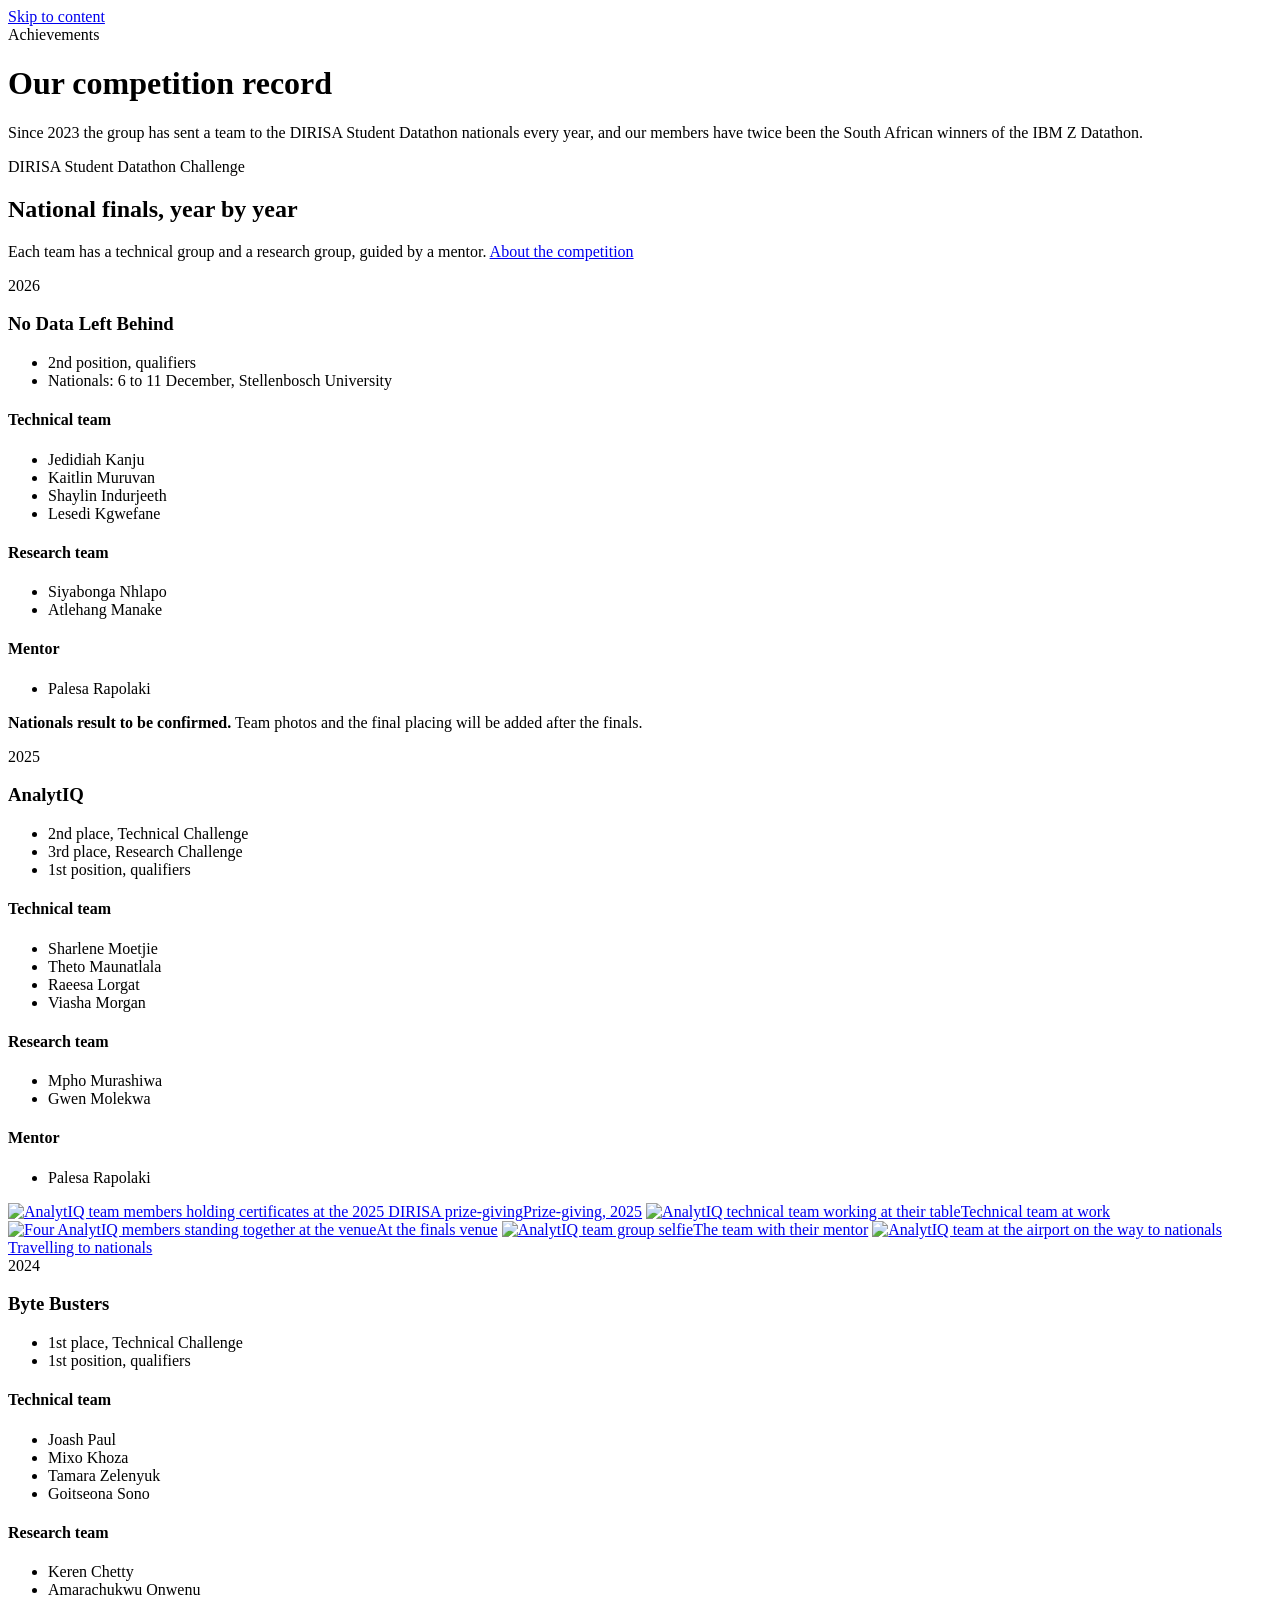
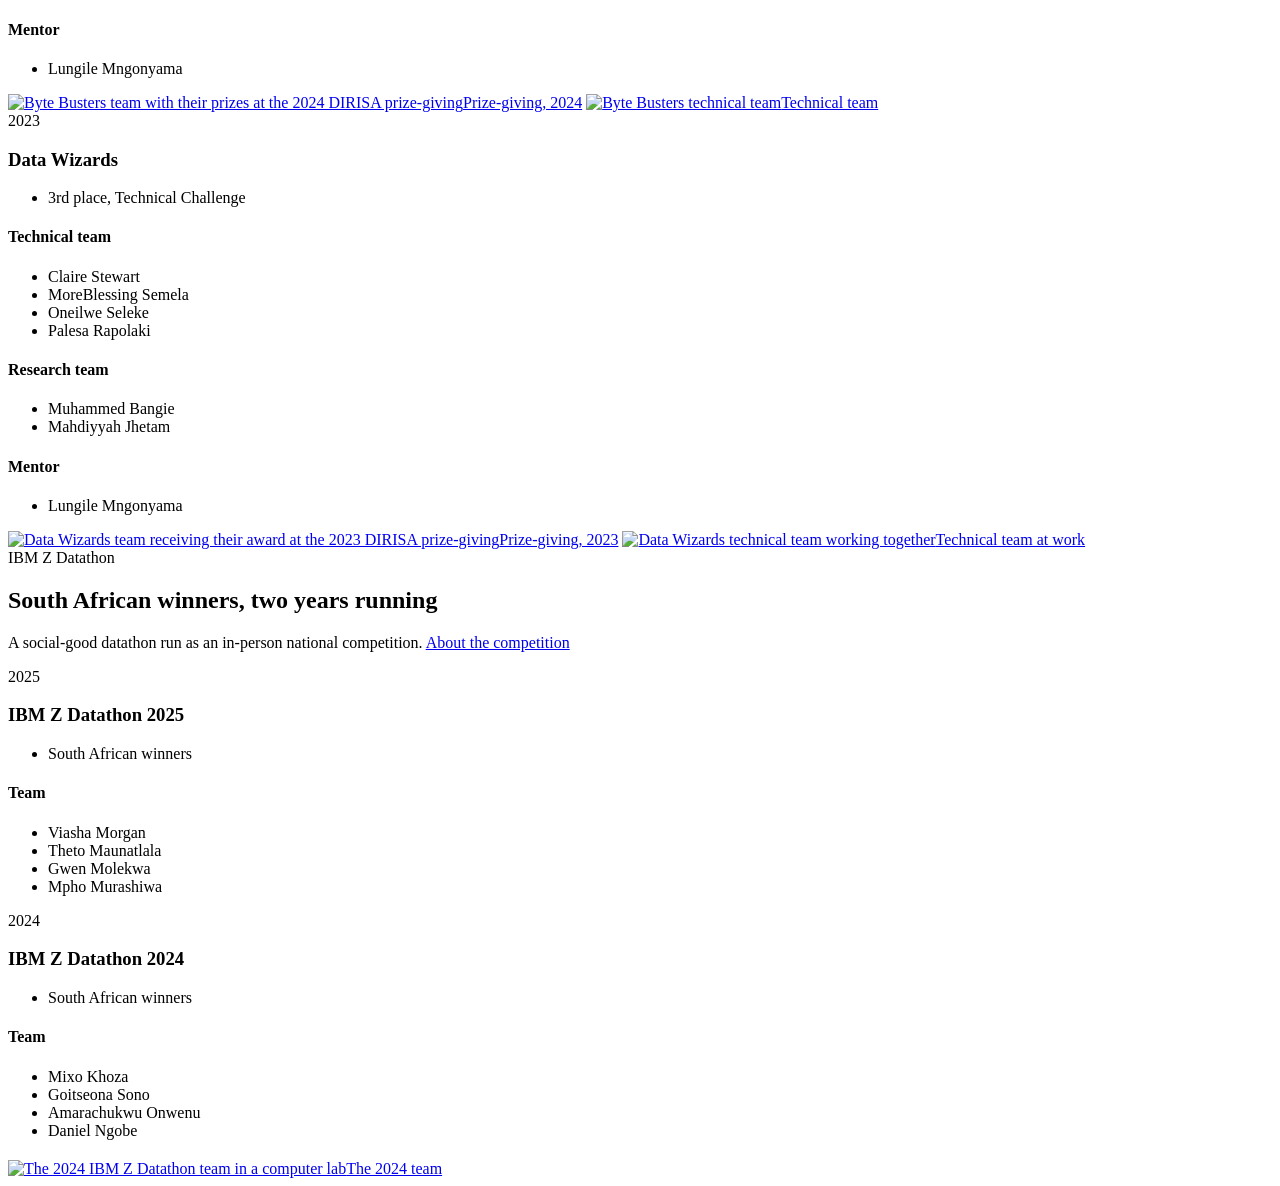
==== achievements.html @ 5ca5055a "Add files via upload" ====
<!DOCTYPE html>
<html lang="en">
<head>
  <meta charset="utf-8">
  <meta name="viewport" content="width=device-width, initial-scale=1">
  <title>Achievements | Data Science Interest Group</title>
  <meta name="description" content="Competition results of the Wits Data Science Interest Group at the DIRISA Student Datathon and the IBM Z Datathon.">
  <link rel="icon" href="assets/img/favicon.png">
  <link rel="stylesheet" href="css/style.css">
</head>
<body>
<a class="skip" href="#main">Skip to content</a>
<header class="site-header" id="site-header"></header>

<main id="main">
  <div class="page-hero">
    <div class="wrap">
      <span class="eyebrow">Achievements</span>
      <h1>Our competition record</h1>
      <p>Since 2023 the group has sent a team to the DIRISA Student Datathon nationals every year, and our members have twice been the South African winners of the IBM Z Datathon.</p>
    </div>
  </div>

  <section>
    <div class="wrap">
      <div class="section-head">
        <span class="eyebrow">DIRISA Student Datathon Challenge</span>
        <h2>National finals, year by year</h2>
        <p>Each team has a technical group and a research group, guided by a mentor. <a href="https://sdc.dirisa.ac.za">About the competition</a></p>
      </div>

      <!-- PHOTOS: each team has a <div class="gallery"> of <a class="tile"> links. To add a photo, copy a tile line and
           change the two file names, the alt text and the caption. Use class "gallery mosaic" when a team has five photos
           (one large and four small), otherwise "gallery pair" or "gallery trio". Clicking a photo opens it full size. -->

      <!-- 2026 -->
      <article class="result">
        <div class="result-top">
          <div>
            <span class="year">2026</span>
            <h3>No Data Left Behind</h3>
            <ul class="badges"><li class="second">2nd position, qualifiers</li><li class="pending">Nationals: 6 to 11 December, Stellenbosch University</li></ul>
          </div>
          <div class="roster">
            <div><h4>Technical team</h4><ul><li>Jedidiah Kanju</li><li>Kaitlin Muruvan</li><li>Shaylin Indurjeeth</li><li>Lesedi Kgwefane</li></ul></div>
            <div><h4>Research team</h4><ul><li>Siyabonga Nhlapo</li><li>Atlehang Manake</li></ul></div>
            <div><h4>Mentor</h4><ul><li>Palesa Rapolaki</li></ul></div>
          </div>
        </div>
        <!-- Replace this note with a <div class="gallery pair"> of photos after the finals -->
        <p class="gallery-note"><strong>Nationals result to be confirmed.</strong> Team photos and the final placing will be added after the finals.</p>
      </article>

      <!-- 2025 -->
      <article class="result">
        <div class="result-top">
          <div>
            <span class="year">2025</span>
            <h3>AnalytIQ</h3>
            <ul class="badges"><li class="second">2nd place, Technical Challenge</li><li class="third">3rd place, Research Challenge</li><li class="first">1st position, qualifiers</li></ul>
          </div>
          <div class="roster">
            <div><h4>Technical team</h4><ul><li>Sharlene Moetjie</li><li>Theto Maunatlala</li><li>Raeesa Lorgat</li><li>Viasha Morgan</li></ul></div>
            <div><h4>Research team</h4><ul><li>Mpho Murashiwa</li><li>Gwen Molekwa</li></ul></div>
            <div><h4>Mentor</h4><ul><li>Palesa Rapolaki</li></ul></div>
          </div>
        </div>
        <div class="gallery mosaic">
          <a class="tile lead" href="assets/img/dirisa-2025-podium.jpg"><img src="assets/img/dirisa-2025-podium.jpg" alt="AnalytIQ team members holding certificates at the 2025 DIRISA prize-giving" loading="lazy"><span class="cap">Prize-giving, 2025</span></a>
          <a class="tile low" href="assets/img/analytiq-team.jpg"><img src="assets/img/analytiq-team.jpg" alt="AnalytIQ technical team working at their table" loading="lazy"><span class="cap">Technical team at work</span></a>
          <a class="tile" href="assets/img/analytiq-2025-a.jpg"><img src="assets/img/analytiq-2025-a.jpg" alt="Four AnalytIQ members standing together at the venue" loading="lazy"><span class="cap">At the finals venue</span></a>
          <a class="tile" href="assets/img/analytiq-2025-b.jpg"><img src="assets/img/analytiq-2025-b.jpg" alt="AnalytIQ team group selfie" loading="lazy"><span class="cap">The team with their mentor</span></a>
          <a class="tile" href="assets/img/analytiq-2025-c.jpg"><img src="assets/img/analytiq-2025-c.jpg" alt="AnalytIQ team at the airport on the way to nationals" loading="lazy"><span class="cap">Travelling to nationals</span></a>
        </div>
      </article>

      <!-- 2024 -->
      <article class="result">
        <div class="result-top">
          <div>
            <span class="year">2024</span>
            <h3>Byte Busters</h3>
            <ul class="badges"><li class="first">1st place, Technical Challenge</li><li class="first">1st position, qualifiers</li></ul>
          </div>
          <div class="roster">
            <div><h4>Technical team</h4><ul><li>Joash Paul</li><li>Mixo Khoza</li><li>Tamara Zelenyuk</li><li>Goitseona Sono</li></ul></div>
            <div><h4>Research team</h4><ul><li>Keren Chetty</li><li>Amarachukwu Onwenu</li></ul></div>
            <div><h4>Mentor</h4><ul><li>Lungile Mngonyama</li></ul></div>
          </div>
        </div>
        <div class="gallery pair">
          <a class="tile" href="assets/img/dirisa-2024-podium.jpg"><img src="assets/img/dirisa-2024-podium.jpg" alt="Byte Busters team with their prizes at the 2024 DIRISA prize-giving" loading="lazy"><span class="cap">Prize-giving, 2024</span></a>
          <a class="tile top" href="assets/img/byte-busters-team.jpg"><img src="assets/img/byte-busters-team.jpg" alt="Byte Busters technical team" loading="lazy"><span class="cap">Technical team</span></a>
        </div>
      </article>

      <!-- 2023 -->
      <article class="result">
        <div class="result-top">
          <div>
            <span class="year">2023</span>
            <h3>Data Wizards</h3>
            <ul class="badges"><li class="third">3rd place, Technical Challenge</li></ul>
          </div>
          <div class="roster">
            <div><h4>Technical team</h4><ul><li>Claire Stewart</li><li>MoreBlessing Semela</li><li>Oneilwe Seleke</li><li>Palesa Rapolaki</li></ul></div>
            <div><h4>Research team</h4><ul><li>Muhammed Bangie</li><li>Mahdiyyah Jhetam</li></ul></div>
            <div><h4>Mentor</h4><ul><li>Lungile Mngonyama</li></ul></div>
          </div>
        </div>
        <div class="gallery pair">
          <a class="tile" href="assets/img/dirisa-2023-podium.jpg"><img src="assets/img/dirisa-2023-podium.jpg" alt="Data Wizards team receiving their award at the 2023 DIRISA prize-giving" loading="lazy"><span class="cap">Prize-giving, 2023</span></a>
          <a class="tile" href="assets/img/data-wizards-team.jpg"><img src="assets/img/data-wizards-team.jpg" alt="Data Wizards technical team working together" loading="lazy"><span class="cap">Technical team at work</span></a>
        </div>
      </article>

    </div>
  </section>

  <section class="alt">
    <div class="wrap">
      <div class="section-head">
        <span class="eyebrow">IBM Z Datathon</span>
        <h2>South African winners, two years running</h2>
        <p>A social-good datathon run as an in-person national competition. <a href="https://www.starhacks.org/ibm-z-datathon-2025">About the competition</a></p>
      </div>
      <div class="grid c2">
        <div class="card">
          <span class="year eyebrow">2025</span>
          <h3>IBM Z Datathon 2025</h3>
          <ul class="badges"><li class="first">South African winners</li></ul>
          <div class="roster" style="grid-template-columns: 1fr;">
            <div><h4>Team</h4><ul><li>Viasha Morgan</li><li>Theto Maunatlala</li><li>Gwen Molekwa</li><li>Mpho Murashiwa</li></ul></div>
          </div>
        </div>
        <div class="card">
          <span class="year eyebrow">2024</span>
          <h3>IBM Z Datathon 2024</h3>
          <ul class="badges"><li class="first">South African winners</li></ul>
          <div class="roster" style="grid-template-columns: 1fr; margin-bottom: 1.25rem;">
            <div><h4>Team</h4><ul><li>Mixo Khoza</li><li>Goitseona Sono</li><li>Amarachukwu Onwenu</li><li>Daniel Ngobe</li></ul></div>
          </div>
          <div class="gallery single">
          <a class="tile" href="assets/img/ibmz-2024.jpg"><img src="assets/img/ibmz-2024.jpg" alt="The 2024 IBM Z Datathon team in a computer lab" loading="lazy"><span class="cap">The 2024 team</span></a>
          </div>
        </div>
      </div>
    </div>
  </section>
</main>

<footer class="site-footer" id="site-footer"></footer>
<script src="js/main.js"></script>
</body>
</html>
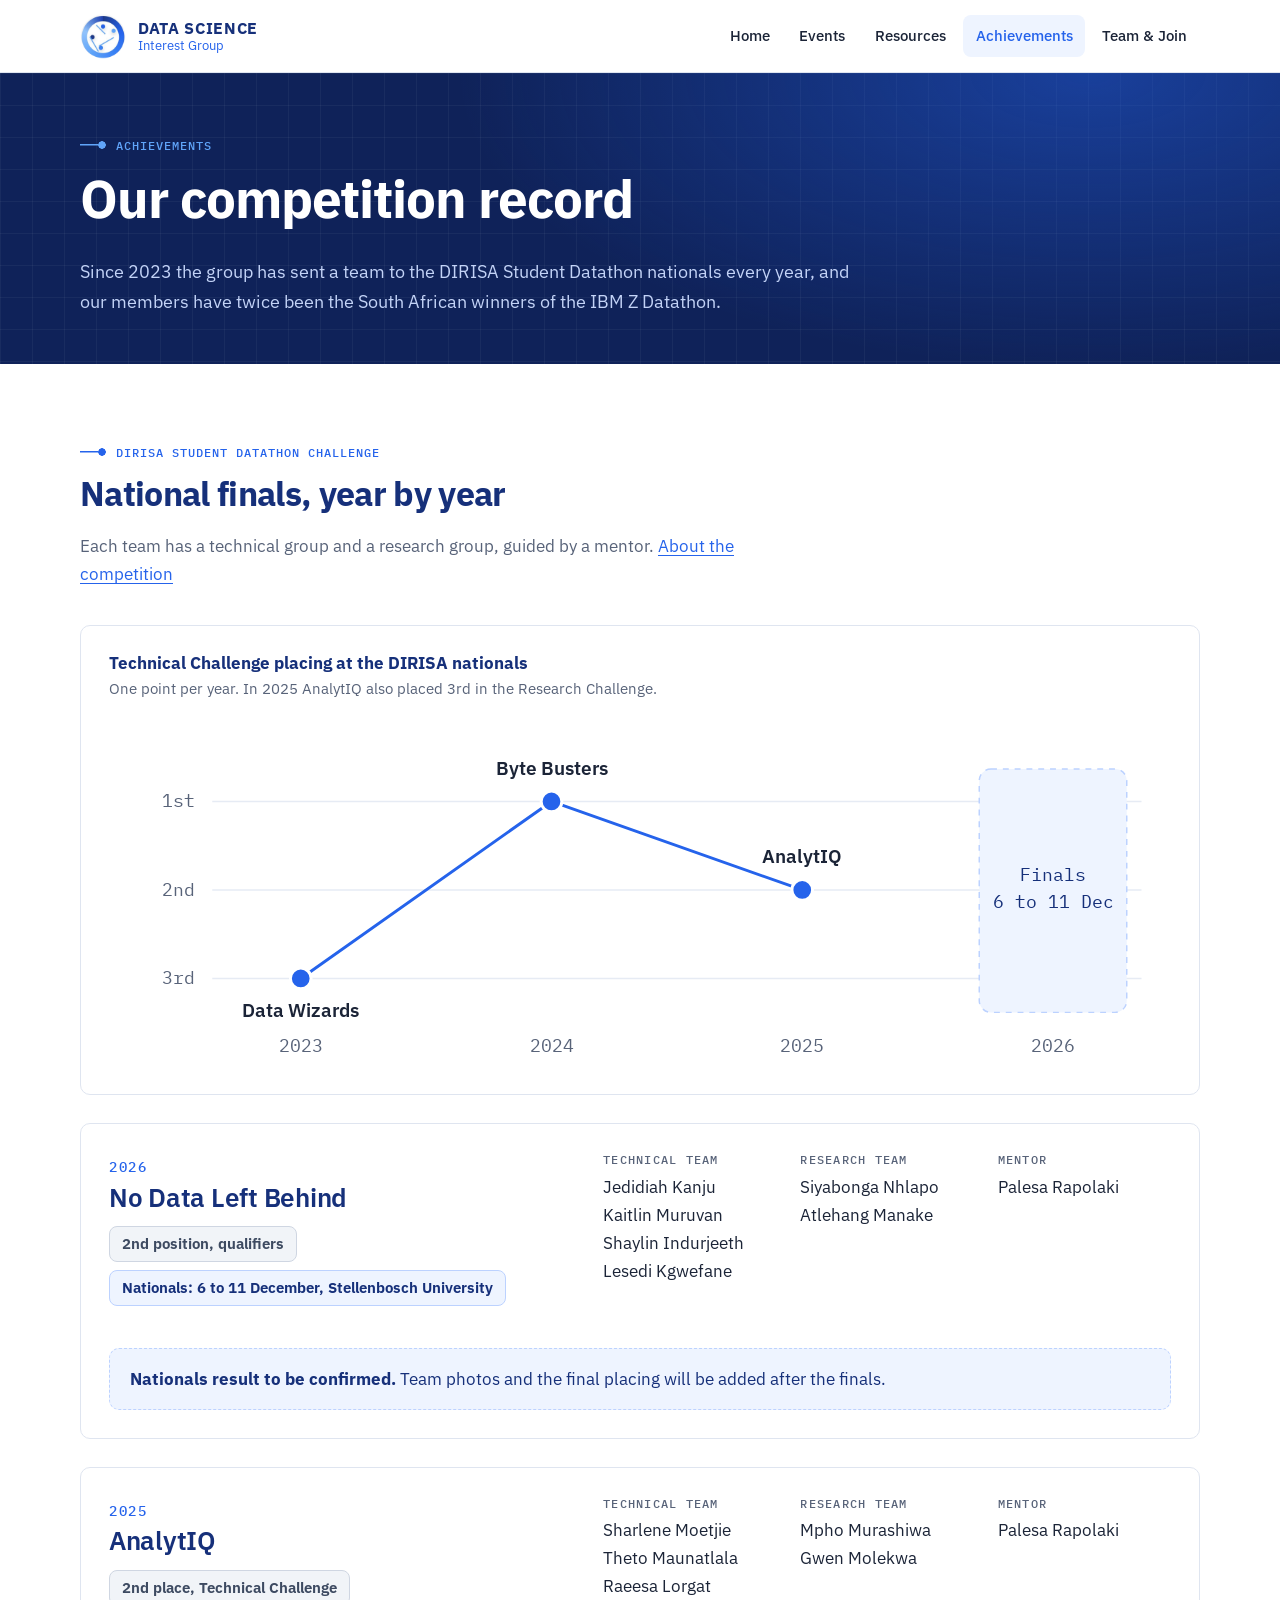
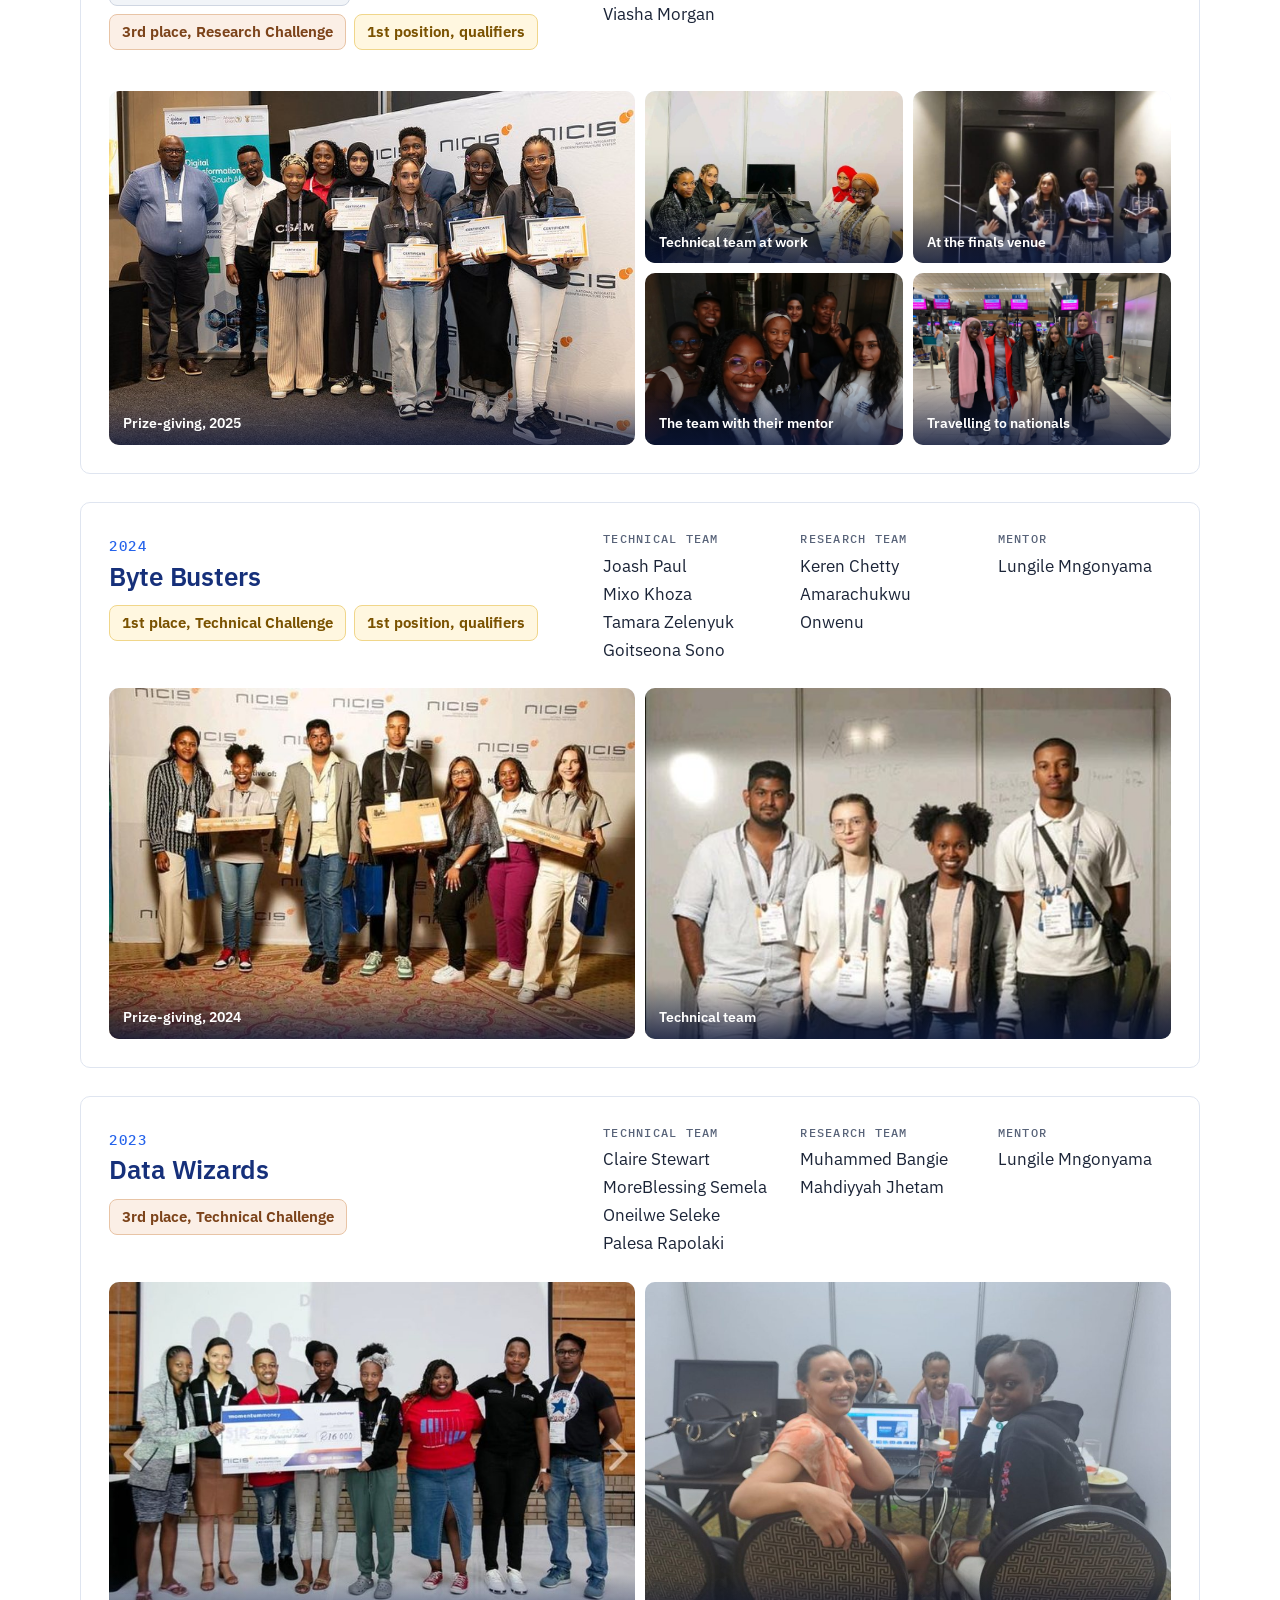
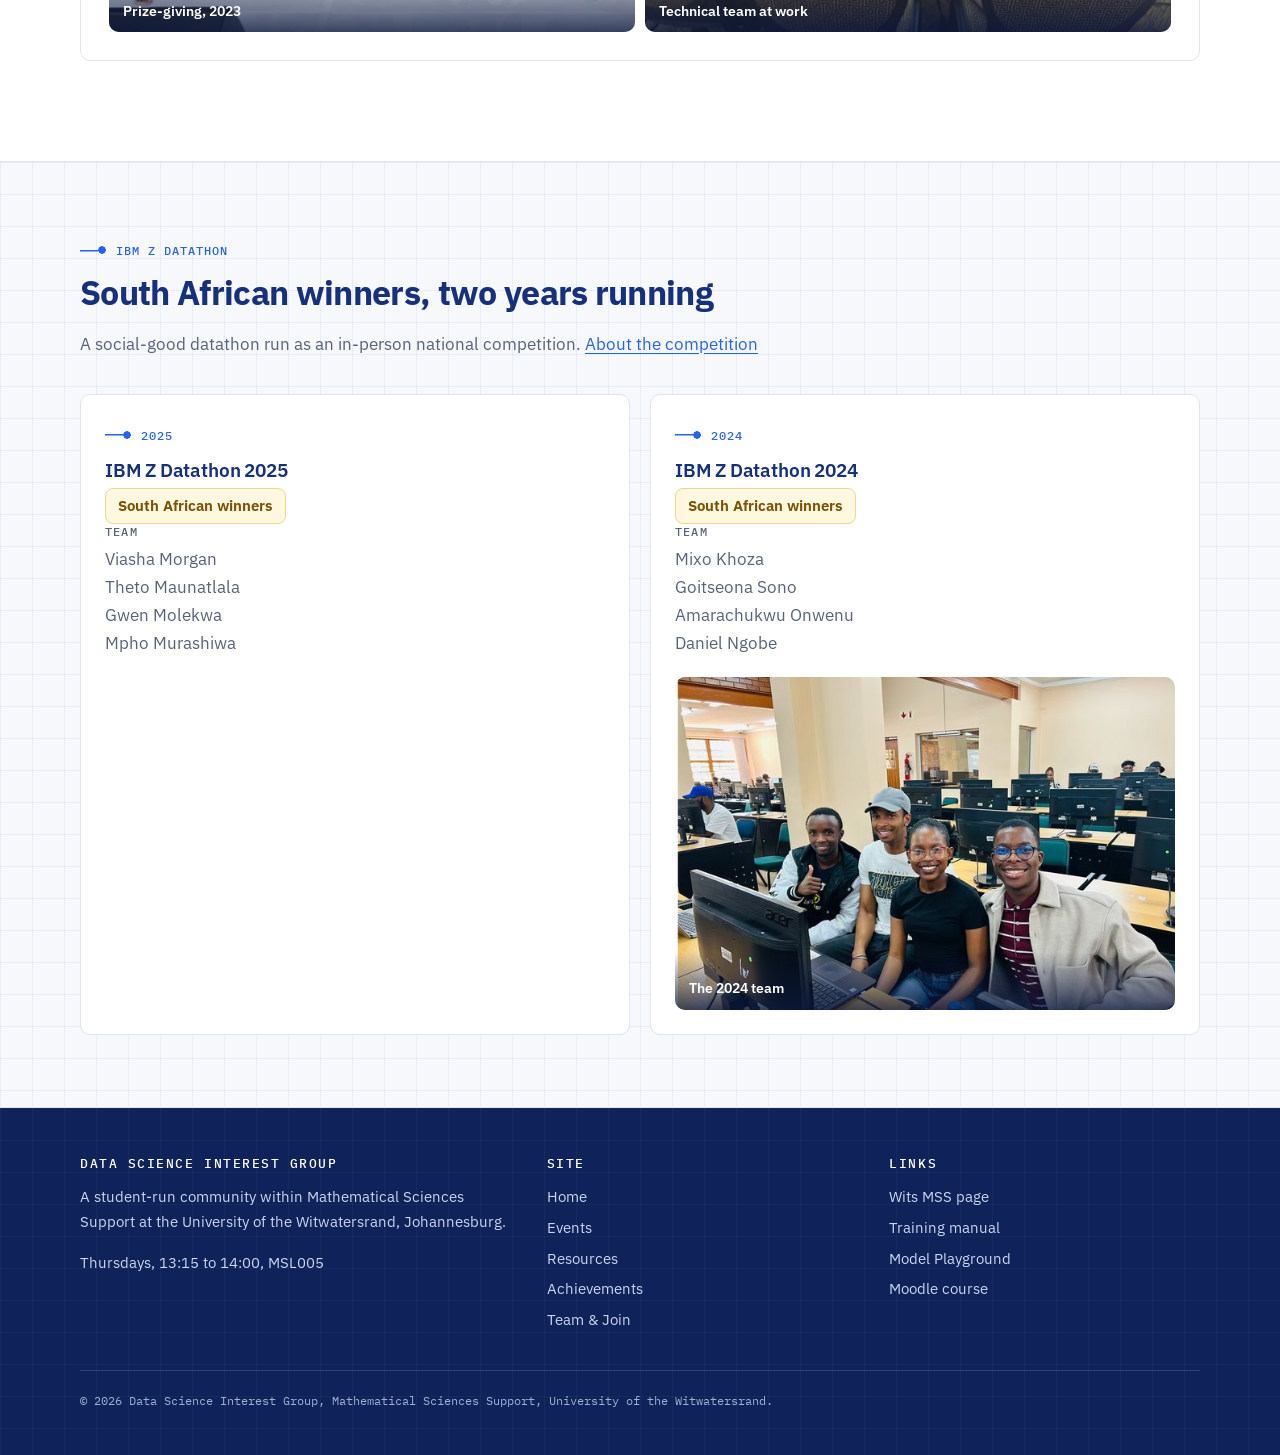
==== commit a3d424f7: "new changes" ====
--- a/achievements.html
+++ b/achievements.html
@@ -6,6 +6,9 @@
   <title>Achievements | Data Science Interest Group</title>
   <meta name="description" content="Competition results of the Wits Data Science Interest Group at the DIRISA Student Datathon and the IBM Z Datathon.">
   <link rel="icon" href="assets/img/favicon.png">
+  <link rel="preconnect" href="https://fonts.googleapis.com">
+  <link rel="preconnect" href="https://fonts.gstatic.com" crossorigin>
+  <link href="https://fonts.googleapis.com/css2?family=IBM+Plex+Mono:wght@400;500;600&family=IBM+Plex+Sans:wght@400;500;600;700&display=swap" rel="stylesheet">
   <link rel="stylesheet" href="css/style.css">
 </head>
 <body>
@@ -28,6 +31,23 @@
         <h2>National finals, year by year</h2>
         <p>Each team has a technical group and a research group, guided by a mentor. <a href="https://sdc.dirisa.ac.za">About the competition</a></p>
       </div>
+
+      <!-- RESULTS CHART: after the 2026 finals, add a point for the new team by copying a <g class="pt"> group
+           (cy is 62 for 1st, 122 for 2nd, 182 for 3rd; cx is 640 for 2026; the label sits 18 above the point) and delete the "Finals" band. -->
+      <figure class="chart-card">
+        <figcaption><strong>Technical Challenge placing at the DIRISA nationals</strong><span>One point per year. In 2025 AnalytIQ also placed 3rd in the Research Challenge.</span></figcaption>
+        <div class="chart-scroll">
+          <svg viewBox="0 0 720 250" role="img" aria-label="Technical Challenge placing by year: 3rd in 2023, 1st in 2024, 2nd in 2025. The 2026 finals take place from 6 to 11 December.">
+            <g class="c-grid"><line x1="70" x2="700" y1="62" y2="62"/><text x="58" y="66" text-anchor="end">1st</text><line x1="70" x2="700" y1="122" y2="122"/><text x="58" y="126" text-anchor="end">2nd</text><line x1="70" x2="700" y1="182" y2="182"/><text x="58" y="186" text-anchor="end">3rd</text></g>
+            <rect class="c-band" x="590" y="40" width="100" height="165" rx="8"/>
+            <text class="c-note" x="640" y="116" text-anchor="middle">Finals</text>
+            <text class="c-note" x="640" y="134" text-anchor="middle">6 to 11 Dec</text>
+            <path class="c-line" d="M130 182 L300 62 L470 122"/>
+            <g class="pt"><title>2023: Data Wizards, 3rd place in the Technical Challenge</title><circle cx="130" cy="182" r="18" fill="transparent"/><circle class="dot" cx="130" cy="182" r="7"/><text class="lab" x="130" y="208" text-anchor="middle">Data Wizards</text></g><g class="pt"><title>2024: Byte Busters, 1st place in the Technical Challenge</title><circle cx="300" cy="62" r="18" fill="transparent"/><circle class="dot" cx="300" cy="62" r="7"/><text class="lab" x="300" y="44" text-anchor="middle">Byte Busters</text></g><g class="pt"><title>2025: AnalytIQ, 2nd place in the Technical Challenge</title><circle cx="470" cy="122" r="18" fill="transparent"/><circle class="dot" cx="470" cy="122" r="7"/><text class="lab" x="470" y="104" text-anchor="middle">AnalytIQ</text></g>
+            <g class="c-years"><text x="130" y="232" text-anchor="middle">2023</text><text x="300" y="232" text-anchor="middle">2024</text><text x="470" y="232" text-anchor="middle">2025</text><text x="640" y="232" text-anchor="middle">2026</text></g>
+          </svg>
+        </div>
+      </figure>
 
       <!-- PHOTOS: each team has a <div class="gallery"> of <a class="tile"> links. To add a photo, copy a tile line and
            change the two file names, the alt text and the caption. Use class "gallery mosaic" when a team has five photos
--- a/css/style.css
+++ b/css/style.css
@@ -0,0 +1,395 @@
+/* Data Science Interest Group - shared styles
+   Colours are taken from the group logo. Change them here to restyle the whole site. */
+:root {
+  --navy: #16307a;
+  --navy-deep: #0f2259;
+  --blue: #2563eb;
+  --blue-soft: #60a5fa;
+  --tint: #eef4ff;
+  --bg: #ffffff;
+  --bg-alt: #f6f8fc;
+  --ink: #1b2437;
+  --muted: #586379;
+  --line: #dfe5f0;
+  --gold: #b7791f;
+  --radius: 10px;
+  --shadow: 0 1px 2px rgba(22, 48, 122, .06), 0 8px 24px rgba(22, 48, 122, .07);
+  --wrap: 1120px;
+  --mono: "IBM Plex Mono", ui-monospace, "SFMono-Regular", Menlo, Consolas, monospace;
+  --grid-light: rgba(37, 99, 235, .07);
+}
+
+*, *::before, *::after { box-sizing: border-box; }
+html { scroll-behavior: smooth; }
+body {
+  margin: 0;
+  font-family: "IBM Plex Sans", "Inter", system-ui, -apple-system, "Segoe UI", Helvetica, Arial, sans-serif;
+  font-size: 17px;
+  line-height: 1.65;
+  color: var(--ink);
+  background: var(--bg);
+  -webkit-font-smoothing: antialiased;
+}
+img { max-width: 100%; display: block; }
+a { color: var(--blue); text-underline-offset: 3px; }
+a:hover { color: var(--navy); }
+h1, h2, h3, h4 { color: var(--navy); line-height: 1.2; margin: 0 0 .5em; letter-spacing: -.01em; }
+h1 { font-size: clamp(2.1rem, 4.6vw, 3.3rem); font-weight: 800; }
+h2 { font-size: clamp(1.6rem, 3vw, 2.1rem); font-weight: 750; }
+h3 { font-size: 1.2rem; font-weight: 700; }
+p { margin: 0 0 1em; }
+ul { padding-left: 1.2em; }
+.wrap { width: min(var(--wrap), 100% - 2.5rem); margin-inline: auto; }
+.muted { color: var(--muted); }
+.skip { position: absolute; left: -9999px; }
+.skip:focus { left: 1rem; top: 1rem; background: #fff; padding: .5rem 1rem; z-index: 100; }
+
+/* Header */
+.site-header {
+  position: sticky; top: 0; z-index: 50;
+  background: rgba(255, 255, 255, .94);
+  backdrop-filter: blur(8px);
+  border-bottom: 1px solid var(--line);
+}
+.site-header .wrap { display: flex; align-items: center; justify-content: space-between; gap: 1rem; min-height: 72px; }
+.brand { display: flex; align-items: center; gap: .75rem; text-decoration: none; }
+.brand img { width: 46px; height: 46px; }
+.brand-text { display: flex; flex-direction: column; line-height: 1.15; }
+.brand-text strong { color: var(--navy); font-size: 1.02rem; letter-spacing: .04em; text-transform: uppercase; }
+.brand-text span { color: var(--blue); font-size: .82rem; }
+.nav { display: flex; gap: .25rem; align-items: center; }
+.nav a {
+  text-decoration: none; color: var(--ink); font-weight: 550; font-size: .96rem;
+  padding: .5rem .8rem; border-radius: 8px;
+}
+.nav a:hover { background: var(--tint); color: var(--navy); }
+.nav a[aria-current="page"] { color: var(--blue); background: var(--tint); }
+.nav-toggle {
+  display: none; background: none; border: 1px solid var(--line); border-radius: 8px;
+  padding: .5rem .7rem; font: inherit; color: var(--navy); cursor: pointer;
+}
+@media (max-width: 860px) {
+  .nav-toggle { display: block; }
+  .nav {
+    display: none; position: absolute; left: 0; right: 0; top: 100%;
+    flex-direction: column; align-items: stretch; background: #fff;
+    border-bottom: 1px solid var(--line); padding: .5rem 1.25rem 1rem;
+  }
+  .nav.open { display: flex; }
+}
+
+/* Buttons */
+.btn {
+  display: inline-block; text-decoration: none; font-weight: 650; font-size: 1rem;
+  padding: .75rem 1.3rem; border-radius: 10px; border: 1.5px solid var(--blue);
+  background: var(--blue); color: #fff; transition: background .15s, color .15s, border-color .15s;
+}
+.btn:hover { background: var(--navy); border-color: var(--navy); color: #fff; }
+.btn.ghost { background: transparent; color: var(--blue); }
+.btn.ghost:hover { background: var(--tint); color: var(--navy); border-color: var(--navy); }
+.btn-row { display: flex; flex-wrap: wrap; gap: .75rem; margin-top: 1.5rem; }
+
+/* Sections */
+section { padding: 4.5rem 0; }
+section.alt { background: var(--bg-alt); border-block: 1px solid var(--line); }
+.eyebrow {
+  display: inline-block; font-size: .8rem; font-weight: 700; letter-spacing: .12em;
+  text-transform: uppercase; color: var(--blue); margin-bottom: .75rem;
+}
+.section-head { max-width: 720px; margin-bottom: 2.25rem; }
+.section-head p { color: var(--muted); font-size: 1.08rem; }
+
+/* Hero */
+.hero { padding: 4.5rem 0 4rem; background: linear-gradient(180deg, var(--tint), #fff 85%); }
+.hero .wrap { display: grid; grid-template-columns: 1.25fr .75fr; gap: 3rem; align-items: center; }
+.hero p.lead { font-size: 1.2rem; color: var(--muted); max-width: 36em; }
+.hero-logo { width: min(340px, 100%); margin-inline: auto; border-radius: 24px; box-shadow: var(--shadow); }
+@media (max-width: 860px) {
+  .hero .wrap { grid-template-columns: 1fr; }
+  .hero-logo { width: 220px; order: -1; margin-inline: 0; }
+}
+.page-hero { padding: 3.5rem 0 3rem; background: linear-gradient(180deg, var(--tint), #fff); border-bottom: 1px solid var(--line); }
+.page-hero p { color: var(--muted); font-size: 1.12rem; max-width: 44em; margin: 0; }
+
+/* News banner */
+.notice {
+  display: flex; gap: 1rem; align-items: flex-start;
+  background: var(--navy); color: #fff; border-radius: var(--radius); padding: 1.25rem 1.5rem;
+}
+.notice strong { color: #fff; }
+.notice a { color: #cfe0ff; }
+.notice .tag {
+  flex: none; background: var(--blue-soft); color: var(--navy-deep); font-weight: 750; font-size: .78rem;
+  letter-spacing: .08em; text-transform: uppercase; padding: .25rem .6rem; border-radius: 6px; margin-top: .2rem;
+}
+.notice p { margin: 0; }
+
+/* Grids and cards */
+.grid { display: grid; gap: 1.25rem; }
+.grid.c2 { grid-template-columns: repeat(2, 1fr); }
+.grid.c3 { grid-template-columns: repeat(3, 1fr); }
+.grid.c4 { grid-template-columns: repeat(4, 1fr); }
+@media (max-width: 980px) { .grid.c4 { grid-template-columns: repeat(2, 1fr); } .grid.c3 { grid-template-columns: repeat(2, 1fr); } }
+@media (max-width: 640px) { .grid.c2, .grid.c3, .grid.c4 { grid-template-columns: 1fr; } }
+.card {
+  background: #fff; border: 1px solid var(--line); border-radius: var(--radius);
+  padding: 1.5rem; box-shadow: var(--shadow);
+}
+.card h3 { margin-bottom: .4em; }
+.card p:last-child, .card ul:last-child { margin-bottom: 0; }
+.card ul { margin: .25rem 0 0; color: var(--muted); }
+.card .num {
+  display: inline-grid; place-items: center; width: 34px; height: 34px; border-radius: 50%;
+  background: var(--tint); color: var(--blue); font-weight: 750; margin-bottom: .8rem;
+}
+a.card { text-decoration: none; color: inherit; display: block; transition: transform .15s, border-color .15s; }
+a.card:hover { transform: translateY(-2px); border-color: var(--blue-soft); }
+a.card .more { color: var(--blue); font-weight: 650; font-size: .95rem; }
+
+/* Stats */
+.stats { display: grid; grid-template-columns: repeat(4, 1fr); gap: 1rem; }
+@media (max-width: 760px) { .stats { grid-template-columns: repeat(2, 1fr); } }
+.stat { text-align: center; padding: 1.5rem 1rem; border: 1px solid var(--line); border-radius: var(--radius); background: #fff; }
+.stat b { display: block; font-size: 2.1rem; color: var(--blue); line-height: 1.1; font-weight: 800; }
+.stat span { color: var(--muted); font-size: .95rem; }
+
+/* Pipeline */
+.pipeline { list-style: none; padding: 0; margin: 0; display: grid; grid-template-columns: repeat(7, 1fr); gap: .6rem; counter-reset: step; }
+.pipeline li {
+  counter-increment: step; background: #fff; border: 1px solid var(--line); border-top: 4px solid var(--blue);
+  border-radius: 10px; padding: 1rem .8rem; font-weight: 650; color: var(--navy); font-size: .95rem; line-height: 1.3;
+}
+.pipeline li::before { content: counter(step, decimal-leading-zero); display: block; color: var(--blue-soft); font-size: .85rem; font-weight: 750; margin-bottom: .3rem; }
+@media (max-width: 980px) { .pipeline { grid-template-columns: repeat(4, 1fr); } }
+@media (max-width: 560px) { .pipeline { grid-template-columns: repeat(2, 1fr); } }
+
+/* Chips */
+.chips { display: flex; flex-wrap: wrap; gap: .4rem; list-style: none; padding: 0; margin: .75rem 0 0; }
+.chips li { background: var(--tint); color: var(--navy); border-radius: 999px; padding: .2rem .7rem; font-size: .88rem; font-weight: 550; }
+
+/* Schedule */
+.schedule { display: grid; grid-template-columns: repeat(3, 1fr); gap: 1rem; }
+@media (max-width: 640px) { .schedule { grid-template-columns: 1fr; } }
+.schedule div { background: #fff; border: 1px solid var(--line); border-radius: var(--radius); padding: 1.25rem 1.5rem; }
+.schedule small { display: block; color: var(--muted); text-transform: uppercase; letter-spacing: .1em; font-size: .75rem; font-weight: 700; }
+.schedule b { font-size: 1.35rem; color: var(--navy); }
+
+/* Event list */
+.event { display: grid; grid-template-columns: 120px 1fr; gap: 1.5rem; padding: 1.5rem 0; border-top: 1px solid var(--line); }
+.event:last-child { border-bottom: 1px solid var(--line); }
+.event .date {
+  background: var(--tint); border-radius: 12px; text-align: center; padding: .9rem .5rem; align-self: start;
+  color: var(--navy); font-weight: 750; line-height: 1.25;
+}
+.event .date small { display: block; color: var(--blue); font-size: .78rem; letter-spacing: .1em; text-transform: uppercase; }
+.event h3 { margin-bottom: .3em; }
+.event p { margin-bottom: .4em; }
+.event .where { color: var(--muted); font-size: .95rem; }
+@media (max-width: 560px) { .event { grid-template-columns: 1fr; gap: .75rem; } .event .date { justify-self: start; padding: .6rem 1rem; } }
+
+/* Achievements */
+.result { background: #fff; border: 1px solid var(--line); border-radius: var(--radius); box-shadow: var(--shadow); padding: 1.75rem; margin-bottom: 1.75rem; }
+.result-top { display: grid; grid-template-columns: 1fr 1.25fr; gap: 1.5rem 2.5rem; align-items: start; }
+@media (max-width: 860px) { .result-top { grid-template-columns: 1fr; } }
+.result .year { font-size: .85rem; font-weight: 750; letter-spacing: .12em; color: var(--blue); text-transform: uppercase; }
+.result h3 { font-size: 1.6rem; margin: .1em 0 .5em; }
+.badges { display: flex; flex-wrap: wrap; gap: .5rem; list-style: none; padding: 0; margin: 0 0 1.1rem; }
+.badges li { border-radius: 8px; padding: .3rem .75rem; font-weight: 650; font-size: .92rem; border: 1px solid var(--line); background: #fff; color: var(--navy); }
+.badges li.first { background: #fff7e0; border-color: #f0d68a; color: #7a5200; }
+.badges li.second { background: #f1f4f8; border-color: #cfd6e2; color: #3d4a61; }
+.badges li.third { background: #fbefe6; border-color: #e8c4a6; color: #7c431a; }
+.badges li.pending { background: var(--tint); border-color: #bcd2ff; color: var(--navy); }
+.roster { display: grid; grid-template-columns: repeat(3, 1fr); gap: 1rem 1.5rem; }
+@media (max-width: 520px) { .roster { grid-template-columns: 1fr 1fr; } }
+.roster h4 { font-size: .78rem; letter-spacing: .1em; text-transform: uppercase; color: var(--muted); margin-bottom: .35rem; }
+.roster ul { list-style: none; padding: 0; margin: 0; }
+.gallery-note { margin: 1.5rem 0 0; padding: 1rem 1.25rem; border: 1.5px dashed #bcd2ff; border-radius: 10px; background: var(--tint); color: var(--navy); }
+
+/* Photo galleries: uniform tiles, click to enlarge */
+.gallery { display: grid; gap: .6rem; margin-top: 1.5rem; }
+.gallery.pair { grid-template-columns: 1fr 1fr; }
+.gallery.trio { grid-template-columns: repeat(3, 1fr); }
+.gallery.mosaic { grid-template-columns: repeat(4, 1fr); }
+.gallery.mosaic .lead { grid-column: span 2; grid-row: span 2; }
+.gallery.single { margin-top: .5rem; }
+.tile { position: relative; display: block; overflow: hidden; border-radius: 10px; aspect-ratio: 3 / 2; background: var(--tint); cursor: zoom-in; }
+.gallery.mosaic .lead { aspect-ratio: auto; }
+.tile img { width: 100%; height: 100%; object-fit: cover; object-position: center 35%; transition: transform .35s ease; }
+.tile.top img { object-position: center 12%; }
+.tile.low img { object-position: center 90%; }
+.tile:hover img, .tile:focus-visible img { transform: scale(1.04); }
+.tile:focus-visible { outline: 3px solid var(--blue); outline-offset: 2px; }
+.tile .cap {
+  position: absolute; left: 0; right: 0; bottom: 0; padding: 1.6rem .9rem .6rem; color: #fff; font-size: .88rem; font-weight: 600;
+  background: linear-gradient(transparent, rgba(10, 22, 60, .78));
+}
+@media (max-width: 640px) {
+  .gallery.pair, .gallery.trio { grid-template-columns: 1fr; }
+  .gallery.mosaic { grid-template-columns: 1fr 1fr; }
+}
+
+/* Lightbox */
+.lightbox { position: fixed; inset: 0; z-index: 200; background: rgba(8, 16, 44, .92); display: none; align-items: center; justify-content: center; padding: 3.5rem 1rem; }
+.lightbox.open { display: flex; }
+.lightbox figure { margin: 0; max-width: min(1100px, 100%); text-align: center; }
+.lightbox img { max-width: 100%; max-height: calc(100vh - 9rem); margin: 0 auto; border-radius: 10px; }
+.lightbox figcaption { color: #dbe5ff; margin-top: .8rem; font-size: .95rem; }
+.lightbox button {
+  position: absolute; background: rgba(255, 255, 255, .12); color: #fff; border: 0; border-radius: 50%;
+  width: 46px; height: 46px; font-size: 1.4rem; line-height: 1; cursor: pointer;
+}
+.lightbox button:hover { background: rgba(255, 255, 255, .28); }
+.lightbox .lb-close { top: 1rem; right: 1rem; }
+.lightbox .lb-prev { left: 1rem; top: 50%; transform: translateY(-50%); }
+.lightbox .lb-next { right: 1rem; top: 50%; transform: translateY(-50%); }
+
+figure { margin: 0; }
+figcaption { color: var(--muted); font-size: .88rem; margin-top: .4rem; }
+
+/* Team */
+.person { text-align: center; }
+.avatar {
+  width: 92px; height: 92px; border-radius: 50%; margin: 0 auto 1rem; display: grid; place-items: center;
+  background: linear-gradient(135deg, var(--blue-soft), var(--blue) 60%, var(--navy)); color: #fff;
+  font-weight: 750; font-size: 1.7rem; letter-spacing: .03em;
+}
+.person .role { color: var(--blue); font-weight: 700; font-size: .82rem; letter-spacing: .1em; text-transform: uppercase; }
+.person h3 { margin: .2em 0 .2em; }
+.join { display: grid; grid-template-columns: 1fr 300px; gap: 2.5rem; align-items: center; }
+@media (max-width: 760px) { .join { grid-template-columns: 1fr; } }
+.qr { background: #fff; border: 1px solid var(--line); border-radius: var(--radius); padding: 1rem; text-align: center; box-shadow: var(--shadow); }
+.qr img { width: 100%; }
+.qr span { display: block; margin-top: .5rem; font-weight: 650; color: var(--navy); }
+.steps { counter-reset: s; list-style: none; padding: 0; margin: 1.25rem 0 0; }
+.steps li { counter-increment: s; position: relative; padding: 0 0 1rem 2.8rem; }
+.steps li::before {
+  content: counter(s); position: absolute; left: 0; top: 0; width: 32px; height: 32px; border-radius: 50%;
+  background: var(--blue); color: #fff; display: grid; place-items: center; font-weight: 750; font-size: .95rem;
+}
+
+/* Footer */
+.site-footer { background: var(--navy-deep); color: #c9d5f2; padding: 3rem 0 2rem; font-size: .95rem; }
+.site-footer .cols { display: grid; grid-template-columns: 1.4fr 1fr 1fr; gap: 2rem; }
+@media (max-width: 760px) { .site-footer .cols { grid-template-columns: 1fr; } }
+.site-footer h4 { color: #fff; font-size: .8rem; letter-spacing: .12em; text-transform: uppercase; margin-bottom: .8rem; }
+.site-footer a { color: #c9d5f2; text-decoration: none; }
+.site-footer a:hover { color: #fff; text-decoration: underline; }
+.site-footer ul { list-style: none; padding: 0; margin: 0; }
+.site-footer li { margin-bottom: .35rem; }
+.site-footer .legal { border-top: 1px solid rgba(255, 255, 255, .14); margin-top: 2rem; padding-top: 1.25rem; font-size: .85rem; color: #9fb0d8; }
+
+
+/* ==========================================================================
+   Data-science look: chart hero, graph-paper grids, monospace labels
+   ========================================================================== */
+h1, h2 { letter-spacing: -.02em; font-weight: 700; }
+h3 { font-weight: 600; }
+.nav a { font-weight: 500; }
+.btn { font-weight: 600; border-radius: 8px; }
+.card, .stat, .schedule div, .result { box-shadow: none; }
+.card { transition: border-color .15s, transform .15s; }
+.card:hover { border-color: #b9cdf7; }
+
+/* Section labels: a point on a line, echoing the logo */
+.eyebrow { font-family: var(--mono); font-weight: 500; font-size: .78rem; letter-spacing: .08em; display: inline-flex; align-items: center; gap: .6rem; }
+.eyebrow::before {
+  content: ""; width: 26px; height: 8px; flex: none;
+  background: radial-gradient(circle at 22px 4px, currentColor 3.5px, transparent 4px), linear-gradient(currentColor, currentColor) left center / 18px 1.5px no-repeat;
+}
+
+/* Graph-paper backgrounds */
+section.alt {
+  background-color: var(--bg-alt);
+  background-image: linear-gradient(var(--grid-light) 1px, transparent 1px), linear-gradient(90deg, var(--grid-light) 1px, transparent 1px);
+  background-size: 32px 32px;
+}
+
+/* Dark heroes */
+.hero, .page-hero {
+  color: #dbe6ff; border-bottom: 0;
+  background-color: var(--navy-deep);
+  background-image:
+    radial-gradient(900px 420px at 85% 0%, rgba(37, 99, 235, .45), transparent 70%),
+    linear-gradient(rgba(255, 255, 255, .045) 1px, transparent 1px),
+    linear-gradient(90deg, rgba(255, 255, 255, .045) 1px, transparent 1px);
+  background-size: auto, 32px 32px, 32px 32px;
+}
+.hero { padding: 4.5rem 0; margin-bottom: 2.5rem; }
+.hero h1, .page-hero h1 { color: #fff; }
+.hero p.lead, .page-hero p { color: #c3d3f7; }
+.hero .eyebrow, .page-hero .eyebrow { color: var(--blue-soft); }
+.hero .btn { background: #fff; border-color: #fff; color: var(--navy); }
+.hero .btn:hover { background: var(--blue-soft); border-color: var(--blue-soft); color: var(--navy-deep); }
+.hero .btn.ghost { background: transparent; color: #fff; border-color: rgba(255, 255, 255, .45); }
+.hero .btn.ghost:hover { background: rgba(255, 255, 255, .1); border-color: #fff; color: #fff; }
+.hero .wrap { grid-template-columns: 1.05fr .95fr; }
+@media (max-width: 860px) { .hero .wrap { grid-template-columns: 1fr; } .hero { padding: 3rem 0; } }
+
+/* Hero chart */
+.hero-viz {
+  margin: 0; border: 1px solid rgba(255, 255, 255, .14); border-radius: 12px; overflow: hidden;
+  background: rgba(8, 18, 52, .55); backdrop-filter: blur(2px);
+}
+.hero-viz svg { display: block; width: 100%; height: auto; }
+.viz-bar { display: flex; justify-content: space-between; gap: 1rem; padding: .55rem .9rem; font-family: var(--mono); font-size: .76rem; color: #9db4ea; border-bottom: 1px solid rgba(255, 255, 255, .1); }
+.viz-bar.foot { border-bottom: 0; border-top: 1px solid rgba(255, 255, 255, .1); color: #c3d3f7; }
+.viz-grid line { stroke: rgba(255, 255, 255, .07); }
+.viz-axis path { fill: none; stroke: rgba(255, 255, 255, .35); }
+.viz-axis text { fill: #8ea6de; font-family: var(--mono); font-size: 10px; }
+.viz-band { fill: rgba(96, 165, 250, .12); }
+.viz-dots circle { fill: var(--blue-soft); fill-opacity: .85; stroke: #0b1a4a; stroke-width: 1.5; animation: dot-in .5s ease-out both; }
+.viz-dots circle.hi { fill: #fff; fill-opacity: 1; }
+.viz-line { fill: none; stroke: #fff; stroke-width: 2.5; stroke-linecap: round; stroke-dasharray: 1; stroke-dashoffset: 1; animation: line-in 1.4s 1.2s ease-out forwards; }
+@keyframes dot-in { from { opacity: 0; transform: translateY(6px); } to { opacity: 1; transform: none; } }
+@keyframes line-in { to { stroke-dashoffset: 0; } }
+@media (prefers-reduced-motion: reduce) { .viz-dots circle { animation: none; } .viz-line { animation: none; stroke-dashoffset: 0; } html { scroll-behavior: auto; } }
+
+/* News banner as a status line */
+.notice { background: #fff; color: var(--ink); border: 1px solid var(--line); border-left: 4px solid var(--blue); border-radius: 8px; }
+.notice strong { color: var(--navy); }
+.notice a { color: var(--blue); }
+.notice .tag { font-family: var(--mono); background: var(--tint); color: var(--blue); font-weight: 600; border-radius: 4px; }
+
+/* Numbered badges, chips, stats in monospace */
+.card .num { font-family: var(--mono); font-weight: 500; font-size: .85rem; width: auto; height: auto; padding: .15rem .5rem; border-radius: 4px; display: inline-block; }
+.chips li { font-family: var(--mono); font-size: .78rem; font-weight: 500; border-radius: 4px; background: #fff; border: 1px solid #cfdcf7; padding: .12rem .5rem; }
+.stat { text-align: left; padding: 1.25rem 1.4rem; border-top: 3px solid var(--blue); }
+.stat small { display: block; font-family: var(--mono); font-size: .74rem; color: var(--muted); margin-bottom: .35rem; }
+.stat b { font-family: var(--mono); font-weight: 600; font-size: 2.3rem; color: var(--navy); margin-bottom: .2rem; }
+.schedule small, .roster h4, .result .year, .person .role, .event .date small, .site-footer h4 { font-family: var(--mono); font-weight: 500; }
+.schedule b { font-family: var(--mono); font-weight: 600; font-size: 1.2rem; }
+.schedule div { border-left: 3px solid var(--blue); }
+.event .date { font-family: var(--mono); font-weight: 600; border-radius: 8px; font-size: .95rem; }
+
+/* Icons on topic cards */
+.ico { width: 46px; height: 46px; padding: 10px; margin-bottom: .9rem; border-radius: 8px; background: var(--tint); fill: none; stroke: var(--blue); stroke-width: 1.6; stroke-linecap: round; stroke-linejoin: round; display: block; }
+
+/* Pipeline as connected nodes */
+.pipeline { gap: 0; margin-top: 1.5rem; }
+.pipeline li { position: relative; background: none; border: 0; border-radius: 0; padding: 1.6rem .75rem 0 0; font-weight: 600; }
+.pipeline li::before { font-family: var(--mono); font-weight: 500; color: var(--blue); margin-bottom: .2rem; }
+.pipeline li::after {
+  content: ""; position: absolute; left: 0; right: 0; top: 5px; height: 12px;
+  background: radial-gradient(circle at 6px 6px, var(--blue) 5px, transparent 5.5px), linear-gradient(#b9cdf7, #b9cdf7) 12px center / 100% 2px no-repeat;
+}
+.pipeline li:last-child::after { background: radial-gradient(circle at 6px 6px, var(--navy) 5px, transparent 5.5px); }
+@media (max-width: 980px) { .pipeline { row-gap: 1.25rem; } }
+
+/* Results chart */
+.chart-card { border: 1px solid var(--line); border-radius: var(--radius); background: #fff; padding: 1.5rem 1.75rem 1rem; margin: 0 0 1.75rem; }
+.chart-card figcaption { margin: 0 0 .5rem; color: var(--muted); font-size: .92rem; }
+.chart-card figcaption strong { display: block; color: var(--navy); font-size: 1.05rem; }
+.chart-scroll { overflow-x: auto; }
+.chart-scroll svg { display: block; width: 100%; min-width: 560px; height: auto; }
+.c-grid line { stroke: #e6ebf4; }
+.c-grid text, .c-years text { font-family: var(--mono); font-size: 12px; fill: var(--muted); }
+.c-band { fill: var(--tint); stroke: #bcd2ff; stroke-dasharray: 4 4; }
+.c-note { font-family: var(--mono); font-size: 12px; fill: var(--navy); }
+.c-line { fill: none; stroke: var(--blue); stroke-width: 2; stroke-linejoin: round; }
+.pt .dot { fill: var(--blue); stroke: #fff; stroke-width: 2; transition: r .15s; }
+.pt:hover .dot { r: 9; }
+.pt .lab { font-size: 13px; font-weight: 600; fill: var(--ink); }
+
+/* Footer */
+.site-footer { background-image: linear-gradient(rgba(255, 255, 255, .035) 1px, transparent 1px), linear-gradient(90deg, rgba(255, 255, 255, .035) 1px, transparent 1px); background-size: 32px 32px; }
+.site-footer .legal { font-family: var(--mono); font-size: .76rem; }
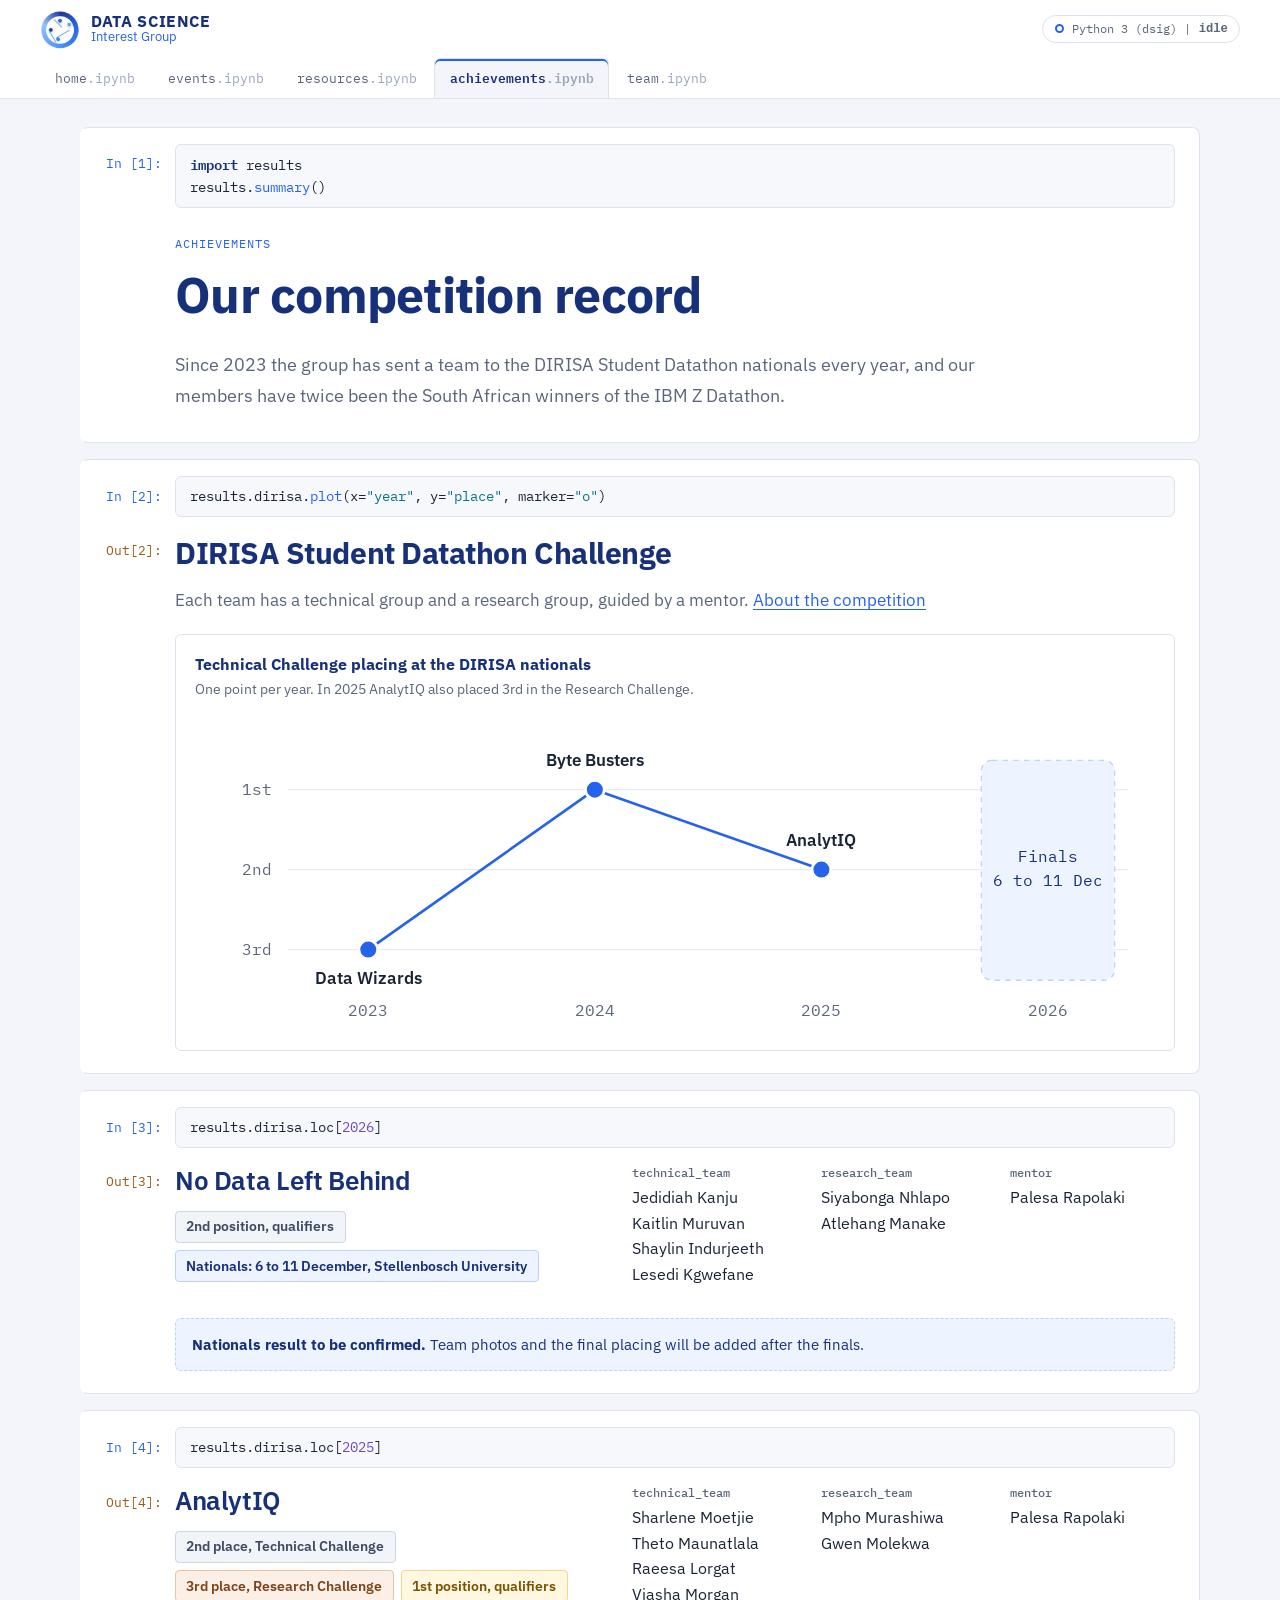
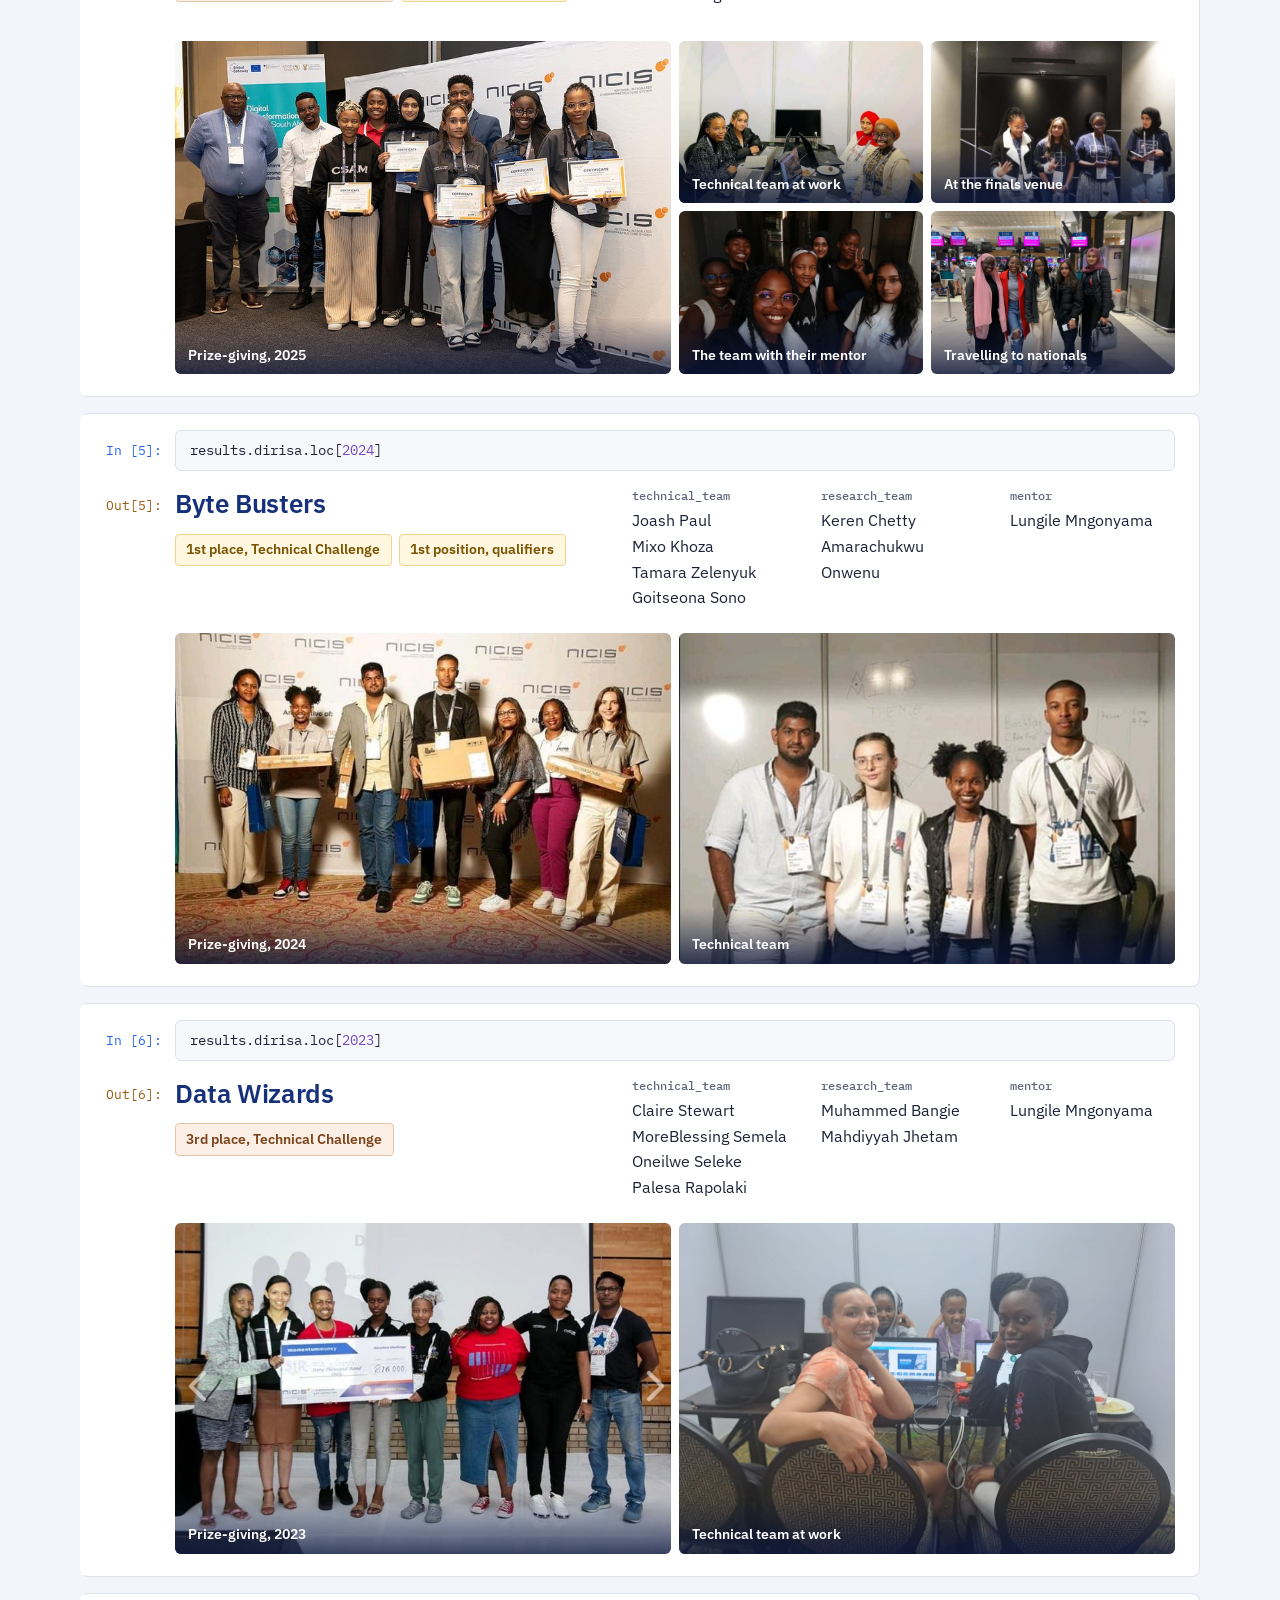
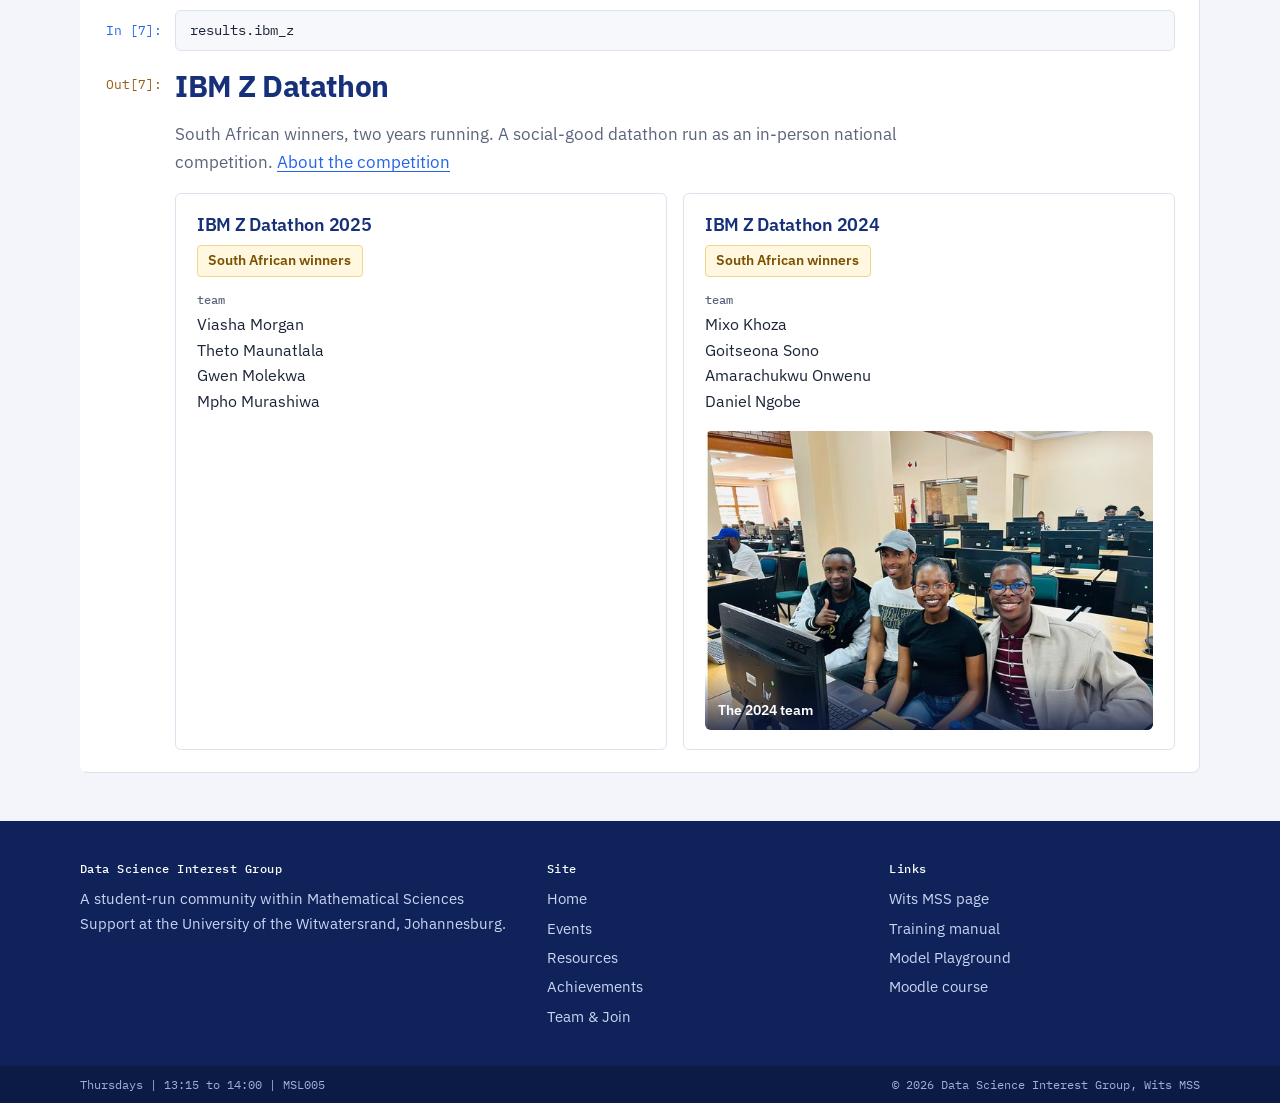
==== commit 700d775f: "new changes" ====
--- a/achievements.html
+++ b/achievements.html
@@ -13,76 +13,104 @@
 </head>
 <body>
 <a class="skip" href="#main">Skip to content</a>
-<header class="site-header" id="site-header"></header>
-
-<main id="main">
-  <div class="page-hero">
-    <div class="wrap">
-      <span class="eyebrow">Achievements</span>
-      <h1>Our competition record</h1>
-      <p>Since 2023 the group has sent a team to the DIRISA Student Datathon nationals every year, and our members have twice been the South African winners of the IBM Z Datathon.</p>
-    </div>
-  </div>
-
-  <section>
-    <div class="wrap">
-      <div class="section-head">
-        <span class="eyebrow">DIRISA Student Datathon Challenge</span>
-        <h2>National finals, year by year</h2>
-        <p>Each team has a technical group and a research group, guided by a mentor. <a href="https://sdc.dirisa.ac.za">About the competition</a></p>
-      </div>
-
-      <!-- RESULTS CHART: after the 2026 finals, add a point for the new team by copying a <g class="pt"> group
-           (cy is 62 for 1st, 122 for 2nd, 182 for 3rd; cx is 640 for 2026; the label sits 18 above the point) and delete the "Finals" band. -->
-      <figure class="chart-card">
-        <figcaption><strong>Technical Challenge placing at the DIRISA nationals</strong><span>One point per year. In 2025 AnalytIQ also placed 3rd in the Research Challenge.</span></figcaption>
-        <div class="chart-scroll">
-          <svg viewBox="0 0 720 250" role="img" aria-label="Technical Challenge placing by year: 3rd in 2023, 1st in 2024, 2nd in 2025. The 2026 finals take place from 6 to 11 December.">
-            <g class="c-grid"><line x1="70" x2="700" y1="62" y2="62"/><text x="58" y="66" text-anchor="end">1st</text><line x1="70" x2="700" y1="122" y2="122"/><text x="58" y="126" text-anchor="end">2nd</text><line x1="70" x2="700" y1="182" y2="182"/><text x="58" y="186" text-anchor="end">3rd</text></g>
-            <rect class="c-band" x="590" y="40" width="100" height="165" rx="8"/>
-            <text class="c-note" x="640" y="116" text-anchor="middle">Finals</text>
-            <text class="c-note" x="640" y="134" text-anchor="middle">6 to 11 Dec</text>
-            <path class="c-line" d="M130 182 L300 62 L470 122"/>
-            <g class="pt"><title>2023: Data Wizards, 3rd place in the Technical Challenge</title><circle cx="130" cy="182" r="18" fill="transparent"/><circle class="dot" cx="130" cy="182" r="7"/><text class="lab" x="130" y="208" text-anchor="middle">Data Wizards</text></g><g class="pt"><title>2024: Byte Busters, 1st place in the Technical Challenge</title><circle cx="300" cy="62" r="18" fill="transparent"/><circle class="dot" cx="300" cy="62" r="7"/><text class="lab" x="300" y="44" text-anchor="middle">Byte Busters</text></g><g class="pt"><title>2025: AnalytIQ, 2nd place in the Technical Challenge</title><circle cx="470" cy="122" r="18" fill="transparent"/><circle class="dot" cx="470" cy="122" r="7"/><text class="lab" x="470" y="104" text-anchor="middle">AnalytIQ</text></g>
-            <g class="c-years"><text x="130" y="232" text-anchor="middle">2023</text><text x="300" y="232" text-anchor="middle">2024</text><text x="470" y="232" text-anchor="middle">2025</text><text x="640" y="232" text-anchor="middle">2026</text></g>
-          </svg>
-        </div>
-      </figure>
-
-      <!-- PHOTOS: each team has a <div class="gallery"> of <a class="tile"> links. To add a photo, copy a tile line and
-           change the two file names, the alt text and the caption. Use class "gallery mosaic" when a team has five photos
-           (one large and four small), otherwise "gallery pair" or "gallery trio". Clicking a photo opens it full size. -->
-
-      <!-- 2026 -->
-      <article class="result">
-        <div class="result-top">
-          <div>
-            <span class="year">2026</span>
+<header class="chrome" id="site-header"></header>
+
+<!-- HOW THIS PAGE IS BUILT
+     The page is styled as a Jupyter notebook. Each <section class="cell"> has a decorative line of code (cell-in)
+     and the real content underneath (cell-out > output). To change wording, edit the text inside "output".
+     The code lines are only decoration and can be left alone. -->
+<main id="main" class="notebook">
+
+  <section class="cell cell-title">
+    <div class="cell-in" aria-hidden="true">
+      <span class="prompt in-p" data-n="1">In [1]:</span>
+      <pre class="code"><code><span class="tk">import</span> results
+results.<span class="tf">summary</span>()</code></pre>
+    </div>
+    <div class="cell-out">
+      <span class="prompt" aria-hidden="true"></span>
+      <div class="output">
+        <p class="kicker">Achievements</p>
+        <h1>Our competition record</h1>
+        <p class="lead">Since 2023 the group has sent a team to the DIRISA Student Datathon nationals every year, and our members have twice been the South African winners of the IBM Z Datathon.</p>
+      </div>
+    </div>
+  </section>
+  <section class="cell ">
+    <div class="cell-in" aria-hidden="true">
+      <span class="prompt in-p" data-n="2">In [2]:</span>
+      <pre class="code"><code>results.dirisa.<span class="tf">plot</span>(x=<span class="ts">"year"</span>, y=<span class="ts">"place"</span>, marker=<span class="ts">"o"</span>)</code></pre>
+    </div>
+    <div class="cell-out">
+      <span class="prompt out-p" aria-hidden="true">Out[2]:</span>
+      <div class="output">
+        <h2>DIRISA Student Datathon Challenge</h2>
+        <p class="intro">Each team has a technical group and a research group, guided by a mentor. <a href="https://sdc.dirisa.ac.za">About the competition</a></p>
+        <!-- RESULTS CHART: after the 2026 finals, add a point by copying a <g class="pt"> group
+             (cy is 62 for 1st, 122 for 2nd, 182 for 3rd; cx is 640 for 2026) and delete the "Finals" band. -->
+        <figure class="fig chart">
+          <figcaption class="top"><strong>Technical Challenge placing at the DIRISA nationals</strong> One point per year. In 2025 AnalytIQ also placed 3rd in the Research Challenge.</figcaption>
+          <div class="chart-scroll">
+            <svg viewBox="0 0 720 250" role="img" aria-label="Technical Challenge placing by year: 3rd in 2023, 1st in 2024, 2nd in 2025. The 2026 finals take place from 6 to 11 December.">
+              <g class="c-grid"><line x1="70" x2="700" y1="62" y2="62"/><text x="58" y="66" text-anchor="end">1st</text><line x1="70" x2="700" y1="122" y2="122"/><text x="58" y="126" text-anchor="end">2nd</text><line x1="70" x2="700" y1="182" y2="182"/><text x="58" y="186" text-anchor="end">3rd</text></g>
+              <rect class="c-band" x="590" y="40" width="100" height="165" rx="8"/>
+              <text class="c-note" x="640" y="116" text-anchor="middle">Finals</text>
+              <text class="c-note" x="640" y="134" text-anchor="middle">6 to 11 Dec</text>
+              <path class="c-line" d="M130 182 L300 62 L470 122"/>
+              <g class="pt"><title>2023: Data Wizards, 3rd place in the Technical Challenge</title><circle cx="130" cy="182" r="18" fill="transparent"/><circle class="dot" cx="130" cy="182" r="7"/><text class="lab" x="130" y="208" text-anchor="middle">Data Wizards</text></g>
+              <g class="pt"><title>2024: Byte Busters, 1st place in the Technical Challenge</title><circle cx="300" cy="62" r="18" fill="transparent"/><circle class="dot" cx="300" cy="62" r="7"/><text class="lab" x="300" y="44" text-anchor="middle">Byte Busters</text></g>
+              <g class="pt"><title>2025: AnalytIQ, 2nd place in the Technical Challenge</title><circle cx="470" cy="122" r="18" fill="transparent"/><circle class="dot" cx="470" cy="122" r="7"/><text class="lab" x="470" y="104" text-anchor="middle">AnalytIQ</text></g>
+              <g class="c-years"><text x="130" y="232" text-anchor="middle">2023</text><text x="300" y="232" text-anchor="middle">2024</text><text x="470" y="232" text-anchor="middle">2025</text><text x="640" y="232" text-anchor="middle">2026</text></g>
+            </svg>
+          </div>
+        </figure>
+      </div>
+    </div>
+  </section>
+  <section class="cell ">
+    <div class="cell-in" aria-hidden="true">
+      <span class="prompt in-p" data-n="3">In [3]:</span>
+      <pre class="code"><code>results.dirisa.loc[<span class="tn">2026</span>]</code></pre>
+    </div>
+    <div class="cell-out">
+      <span class="prompt out-p" aria-hidden="true">Out[3]:</span>
+      <div class="output">
+        <!-- PHOTOS: each team has a <div class="gallery"> of <a class="tile"> links. To add a photo, copy a tile line and
+             change the two file names, the alt text and the caption. Use class "gallery mosaic" when a team has five photos
+             (one large and four small), otherwise "gallery pair" or "gallery trio". Clicking a photo opens it full size. -->
+        <div class="result-top">
+          <div>
             <h3>No Data Left Behind</h3>
             <ul class="badges"><li class="second">2nd position, qualifiers</li><li class="pending">Nationals: 6 to 11 December, Stellenbosch University</li></ul>
           </div>
           <div class="roster">
-            <div><h4>Technical team</h4><ul><li>Jedidiah Kanju</li><li>Kaitlin Muruvan</li><li>Shaylin Indurjeeth</li><li>Lesedi Kgwefane</li></ul></div>
-            <div><h4>Research team</h4><ul><li>Siyabonga Nhlapo</li><li>Atlehang Manake</li></ul></div>
-            <div><h4>Mentor</h4><ul><li>Palesa Rapolaki</li></ul></div>
+            <div><h4>technical_team</h4><ul><li>Jedidiah Kanju</li><li>Kaitlin Muruvan</li><li>Shaylin Indurjeeth</li><li>Lesedi Kgwefane</li></ul></div>
+            <div><h4>research_team</h4><ul><li>Siyabonga Nhlapo</li><li>Atlehang Manake</li></ul></div>
+            <div><h4>mentor</h4><ul><li>Palesa Rapolaki</li></ul></div>
           </div>
         </div>
         <!-- Replace this note with a <div class="gallery pair"> of photos after the finals -->
         <p class="gallery-note"><strong>Nationals result to be confirmed.</strong> Team photos and the final placing will be added after the finals.</p>
-      </article>
-
-      <!-- 2025 -->
-      <article class="result">
-        <div class="result-top">
-          <div>
-            <span class="year">2025</span>
+      </div>
+    </div>
+  </section>
+  <section class="cell ">
+    <div class="cell-in" aria-hidden="true">
+      <span class="prompt in-p" data-n="4">In [4]:</span>
+      <pre class="code"><code>results.dirisa.loc[<span class="tn">2025</span>]</code></pre>
+    </div>
+    <div class="cell-out">
+      <span class="prompt out-p" aria-hidden="true">Out[4]:</span>
+      <div class="output">
+        <div class="result-top">
+          <div>
             <h3>AnalytIQ</h3>
             <ul class="badges"><li class="second">2nd place, Technical Challenge</li><li class="third">3rd place, Research Challenge</li><li class="first">1st position, qualifiers</li></ul>
           </div>
           <div class="roster">
-            <div><h4>Technical team</h4><ul><li>Sharlene Moetjie</li><li>Theto Maunatlala</li><li>Raeesa Lorgat</li><li>Viasha Morgan</li></ul></div>
-            <div><h4>Research team</h4><ul><li>Mpho Murashiwa</li><li>Gwen Molekwa</li></ul></div>
-            <div><h4>Mentor</h4><ul><li>Palesa Rapolaki</li></ul></div>
+            <div><h4>technical_team</h4><ul><li>Sharlene Moetjie</li><li>Theto Maunatlala</li><li>Raeesa Lorgat</li><li>Viasha Morgan</li></ul></div>
+            <div><h4>research_team</h4><ul><li>Mpho Murashiwa</li><li>Gwen Molekwa</li></ul></div>
+            <div><h4>mentor</h4><ul><li>Palesa Rapolaki</li></ul></div>
           </div>
         </div>
         <div class="gallery mosaic">
@@ -92,81 +120,90 @@
           <a class="tile" href="assets/img/analytiq-2025-b.jpg"><img src="assets/img/analytiq-2025-b.jpg" alt="AnalytIQ team group selfie" loading="lazy"><span class="cap">The team with their mentor</span></a>
           <a class="tile" href="assets/img/analytiq-2025-c.jpg"><img src="assets/img/analytiq-2025-c.jpg" alt="AnalytIQ team at the airport on the way to nationals" loading="lazy"><span class="cap">Travelling to nationals</span></a>
         </div>
-      </article>
-
-      <!-- 2024 -->
-      <article class="result">
-        <div class="result-top">
-          <div>
-            <span class="year">2024</span>
+      </div>
+    </div>
+  </section>
+  <section class="cell ">
+    <div class="cell-in" aria-hidden="true">
+      <span class="prompt in-p" data-n="5">In [5]:</span>
+      <pre class="code"><code>results.dirisa.loc[<span class="tn">2024</span>]</code></pre>
+    </div>
+    <div class="cell-out">
+      <span class="prompt out-p" aria-hidden="true">Out[5]:</span>
+      <div class="output">
+        <div class="result-top">
+          <div>
             <h3>Byte Busters</h3>
             <ul class="badges"><li class="first">1st place, Technical Challenge</li><li class="first">1st position, qualifiers</li></ul>
           </div>
           <div class="roster">
-            <div><h4>Technical team</h4><ul><li>Joash Paul</li><li>Mixo Khoza</li><li>Tamara Zelenyuk</li><li>Goitseona Sono</li></ul></div>
-            <div><h4>Research team</h4><ul><li>Keren Chetty</li><li>Amarachukwu Onwenu</li></ul></div>
-            <div><h4>Mentor</h4><ul><li>Lungile Mngonyama</li></ul></div>
+            <div><h4>technical_team</h4><ul><li>Joash Paul</li><li>Mixo Khoza</li><li>Tamara Zelenyuk</li><li>Goitseona Sono</li></ul></div>
+            <div><h4>research_team</h4><ul><li>Keren Chetty</li><li>Amarachukwu Onwenu</li></ul></div>
+            <div><h4>mentor</h4><ul><li>Lungile Mngonyama</li></ul></div>
           </div>
         </div>
         <div class="gallery pair">
           <a class="tile" href="assets/img/dirisa-2024-podium.jpg"><img src="assets/img/dirisa-2024-podium.jpg" alt="Byte Busters team with their prizes at the 2024 DIRISA prize-giving" loading="lazy"><span class="cap">Prize-giving, 2024</span></a>
           <a class="tile top" href="assets/img/byte-busters-team.jpg"><img src="assets/img/byte-busters-team.jpg" alt="Byte Busters technical team" loading="lazy"><span class="cap">Technical team</span></a>
         </div>
-      </article>
-
-      <!-- 2023 -->
-      <article class="result">
-        <div class="result-top">
-          <div>
-            <span class="year">2023</span>
+      </div>
+    </div>
+  </section>
+  <section class="cell ">
+    <div class="cell-in" aria-hidden="true">
+      <span class="prompt in-p" data-n="6">In [6]:</span>
+      <pre class="code"><code>results.dirisa.loc[<span class="tn">2023</span>]</code></pre>
+    </div>
+    <div class="cell-out">
+      <span class="prompt out-p" aria-hidden="true">Out[6]:</span>
+      <div class="output">
+        <div class="result-top">
+          <div>
             <h3>Data Wizards</h3>
             <ul class="badges"><li class="third">3rd place, Technical Challenge</li></ul>
           </div>
           <div class="roster">
-            <div><h4>Technical team</h4><ul><li>Claire Stewart</li><li>MoreBlessing Semela</li><li>Oneilwe Seleke</li><li>Palesa Rapolaki</li></ul></div>
-            <div><h4>Research team</h4><ul><li>Muhammed Bangie</li><li>Mahdiyyah Jhetam</li></ul></div>
-            <div><h4>Mentor</h4><ul><li>Lungile Mngonyama</li></ul></div>
+            <div><h4>technical_team</h4><ul><li>Claire Stewart</li><li>MoreBlessing Semela</li><li>Oneilwe Seleke</li><li>Palesa Rapolaki</li></ul></div>
+            <div><h4>research_team</h4><ul><li>Muhammed Bangie</li><li>Mahdiyyah Jhetam</li></ul></div>
+            <div><h4>mentor</h4><ul><li>Lungile Mngonyama</li></ul></div>
           </div>
         </div>
         <div class="gallery pair">
           <a class="tile" href="assets/img/dirisa-2023-podium.jpg"><img src="assets/img/dirisa-2023-podium.jpg" alt="Data Wizards team receiving their award at the 2023 DIRISA prize-giving" loading="lazy"><span class="cap">Prize-giving, 2023</span></a>
           <a class="tile" href="assets/img/data-wizards-team.jpg"><img src="assets/img/data-wizards-team.jpg" alt="Data Wizards technical team working together" loading="lazy"><span class="cap">Technical team at work</span></a>
         </div>
-      </article>
-
-    </div>
-  </section>
-
-  <section class="alt">
-    <div class="wrap">
-      <div class="section-head">
-        <span class="eyebrow">IBM Z Datathon</span>
-        <h2>South African winners, two years running</h2>
-        <p>A social-good datathon run as an in-person national competition. <a href="https://www.starhacks.org/ibm-z-datathon-2025">About the competition</a></p>
-      </div>
-      <div class="grid c2">
-        <div class="card">
-          <span class="year eyebrow">2025</span>
-          <h3>IBM Z Datathon 2025</h3>
-          <ul class="badges"><li class="first">South African winners</li></ul>
-          <div class="roster" style="grid-template-columns: 1fr;">
-            <div><h4>Team</h4><ul><li>Viasha Morgan</li><li>Theto Maunatlala</li><li>Gwen Molekwa</li><li>Mpho Murashiwa</li></ul></div>
-          </div>
-        </div>
-        <div class="card">
-          <span class="year eyebrow">2024</span>
-          <h3>IBM Z Datathon 2024</h3>
-          <ul class="badges"><li class="first">South African winners</li></ul>
-          <div class="roster" style="grid-template-columns: 1fr; margin-bottom: 1.25rem;">
-            <div><h4>Team</h4><ul><li>Mixo Khoza</li><li>Goitseona Sono</li><li>Amarachukwu Onwenu</li><li>Daniel Ngobe</li></ul></div>
-          </div>
-          <div class="gallery single">
+      </div>
+    </div>
+  </section>
+  <section class="cell ">
+    <div class="cell-in" aria-hidden="true">
+      <span class="prompt in-p" data-n="7">In [7]:</span>
+      <pre class="code"><code>results.ibm_z</code></pre>
+    </div>
+    <div class="cell-out">
+      <span class="prompt out-p" aria-hidden="true">Out[7]:</span>
+      <div class="output">
+        <h2>IBM Z Datathon</h2>
+        <p class="intro">South African winners, two years running. A social-good datathon run as an in-person national competition. <a href="https://www.starhacks.org/ibm-z-datathon-2025">About the competition</a></p>
+        <div class="grid c2">
+          <div class="card">
+            <h3>IBM Z Datathon 2025</h3>
+            <ul class="badges"><li class="first">South African winners</li></ul>
+            <div class="roster one"><div><h4>team</h4><ul><li>Viasha Morgan</li><li>Theto Maunatlala</li><li>Gwen Molekwa</li><li>Mpho Murashiwa</li></ul></div></div>
+          </div>
+          <div class="card">
+            <h3>IBM Z Datathon 2024</h3>
+            <ul class="badges"><li class="first">South African winners</li></ul>
+            <div class="roster one"><div><h4>team</h4><ul><li>Mixo Khoza</li><li>Goitseona Sono</li><li>Amarachukwu Onwenu</li><li>Daniel Ngobe</li></ul></div></div>
+            <div class="gallery single">
           <a class="tile" href="assets/img/ibmz-2024.jpg"><img src="assets/img/ibmz-2024.jpg" alt="The 2024 IBM Z Datathon team in a computer lab" loading="lazy"><span class="cap">The 2024 team</span></a>
-          </div>
-        </div>
-      </div>
-    </div>
-  </section>
+            </div>
+          </div>
+        </div>
+      </div>
+    </div>
+  </section>
+
 </main>
 
 <footer class="site-footer" id="site-footer"></footer>
--- a/css/style.css
+++ b/css/style.css
@@ -1,386 +1,231 @@
-/* Data Science Interest Group - shared styles
-   Colours are taken from the group logo. Change them here to restyle the whole site. */
+/* Data Science Interest Group - notebook theme
+   The site is styled as a Jupyter notebook: a file-tab header, and content arranged in numbered cells.
+   Colours come from the group logo. Change them here to restyle the whole site. */
 :root {
   --navy: #16307a;
   --navy-deep: #0f2259;
   --blue: #2563eb;
   --blue-soft: #60a5fa;
   --tint: #eef4ff;
-  --bg: #ffffff;
-  --bg-alt: #f6f8fc;
+  --desk: #f3f5fa;        /* page background behind the notebook */
+  --paper: #ffffff;       /* notebook surface */
+  --code-bg: #f7f8fb;
   --ink: #1b2437;
-  --muted: #586379;
-  --line: #dfe5f0;
-  --gold: #b7791f;
-  --radius: 10px;
-  --shadow: 0 1px 2px rgba(22, 48, 122, .06), 0 8px 24px rgba(22, 48, 122, .07);
-  --wrap: 1120px;
+  --muted: #5a657b;
+  --line: #dde3ee;
+  --string: #0b7285;
+  --radius: 8px;
+  --gutter: 92px;
+  --sans: "IBM Plex Sans", "Inter", system-ui, -apple-system, "Segoe UI", Helvetica, Arial, sans-serif;
   --mono: "IBM Plex Mono", ui-monospace, "SFMono-Regular", Menlo, Consolas, monospace;
-  --grid-light: rgba(37, 99, 235, .07);
 }
 
 *, *::before, *::after { box-sizing: border-box; }
-html { scroll-behavior: smooth; }
-body {
-  margin: 0;
-  font-family: "IBM Plex Sans", "Inter", system-ui, -apple-system, "Segoe UI", Helvetica, Arial, sans-serif;
-  font-size: 17px;
-  line-height: 1.65;
-  color: var(--ink);
-  background: var(--bg);
-  -webkit-font-smoothing: antialiased;
-}
+html { scroll-behavior: smooth; scroll-padding-top: 120px; }
+body { margin: 0; font-family: var(--sans); font-size: 17px; line-height: 1.65; color: var(--ink); background: var(--desk); -webkit-font-smoothing: antialiased; }
 img { max-width: 100%; display: block; }
 a { color: var(--blue); text-underline-offset: 3px; }
 a:hover { color: var(--navy); }
-h1, h2, h3, h4 { color: var(--navy); line-height: 1.2; margin: 0 0 .5em; letter-spacing: -.01em; }
-h1 { font-size: clamp(2.1rem, 4.6vw, 3.3rem); font-weight: 800; }
-h2 { font-size: clamp(1.6rem, 3vw, 2.1rem); font-weight: 750; }
-h3 { font-size: 1.2rem; font-weight: 700; }
+h1, h2, h3, h4 { color: var(--navy); line-height: 1.2; margin: 0 0 .5em; letter-spacing: -.015em; }
+h1 { font-size: clamp(2.1rem, 4.4vw, 3.1rem); font-weight: 700; }
+h2 { font-size: clamp(1.5rem, 2.8vw, 1.9rem); font-weight: 700; }
+h3 { font-size: 1.15rem; font-weight: 600; }
 p { margin: 0 0 1em; }
-ul { padding-left: 1.2em; }
-.wrap { width: min(var(--wrap), 100% - 2.5rem); margin-inline: auto; }
-.muted { color: var(--muted); }
 .skip { position: absolute; left: -9999px; }
 .skip:focus { left: 1rem; top: 1rem; background: #fff; padding: .5rem 1rem; z-index: 100; }
 
-/* Header */
-.site-header {
-  position: sticky; top: 0; z-index: 50;
-  background: rgba(255, 255, 255, .94);
-  backdrop-filter: blur(8px);
-  border-bottom: 1px solid var(--line);
-}
-.site-header .wrap { display: flex; align-items: center; justify-content: space-between; gap: 1rem; min-height: 72px; }
-.brand { display: flex; align-items: center; gap: .75rem; text-decoration: none; }
-.brand img { width: 46px; height: 46px; }
+/* ---------- Header: notebook app chrome ---------- */
+.chrome { position: sticky; top: 0; z-index: 50; background: var(--paper); border-bottom: 1px solid var(--line); }
+.chrome-top { display: flex; align-items: center; justify-content: space-between; gap: 1rem; padding: .55rem 1.25rem; max-width: 1240px; margin: 0 auto; }
+.brand { display: flex; align-items: center; gap: .7rem; text-decoration: none; }
+.brand img { width: 40px; height: 40px; }
 .brand-text { display: flex; flex-direction: column; line-height: 1.15; }
-.brand-text strong { color: var(--navy); font-size: 1.02rem; letter-spacing: .04em; text-transform: uppercase; }
-.brand-text span { color: var(--blue); font-size: .82rem; }
-.nav { display: flex; gap: .25rem; align-items: center; }
-.nav a {
-  text-decoration: none; color: var(--ink); font-weight: 550; font-size: .96rem;
-  padding: .5rem .8rem; border-radius: 8px;
-}
-.nav a:hover { background: var(--tint); color: var(--navy); }
-.nav a[aria-current="page"] { color: var(--blue); background: var(--tint); }
-.nav-toggle {
-  display: none; background: none; border: 1px solid var(--line); border-radius: 8px;
-  padding: .5rem .7rem; font: inherit; color: var(--navy); cursor: pointer;
-}
-@media (max-width: 860px) {
-  .nav-toggle { display: block; }
-  .nav {
-    display: none; position: absolute; left: 0; right: 0; top: 100%;
-    flex-direction: column; align-items: stretch; background: #fff;
-    border-bottom: 1px solid var(--line); padding: .5rem 1.25rem 1rem;
-  }
-  .nav.open { display: flex; }
-}
-
-/* Buttons */
-.btn {
-  display: inline-block; text-decoration: none; font-weight: 650; font-size: 1rem;
-  padding: .75rem 1.3rem; border-radius: 10px; border: 1.5px solid var(--blue);
-  background: var(--blue); color: #fff; transition: background .15s, color .15s, border-color .15s;
-}
+.brand-text strong { color: var(--navy); font-size: .98rem; letter-spacing: .04em; text-transform: uppercase; }
+.brand-text span { color: var(--blue); font-size: .8rem; }
+.kernel { font-family: var(--mono); font-size: .76rem; color: var(--muted); display: flex; align-items: center; gap: .5rem; border: 1px solid var(--line); border-radius: 999px; padding: .2rem .7rem; white-space: nowrap; }
+.kernel i { width: 9px; height: 9px; border-radius: 50%; border: 2px solid var(--blue); display: inline-block; }
+.kernel.busy i { background: var(--blue); }
+.tabs { display: flex; gap: 2px; padding: 0 1.25rem; max-width: 1240px; margin: 0 auto; overflow-x: auto; scrollbar-width: none; }
+.tabs::-webkit-scrollbar { display: none; }
+.tabs a {
+  font-family: var(--mono); font-size: .84rem; text-decoration: none; color: var(--muted); white-space: nowrap;
+  padding: .5rem .9rem .55rem; border: 1px solid transparent; border-bottom: 0; border-radius: 6px 6px 0 0; position: relative; top: 1px;
+}
+.tabs a span { color: #9aa5ba; }
+.tabs a:hover { color: var(--navy); background: var(--tint); }
+.tabs a[aria-current="page"] { color: var(--navy); font-weight: 600; background: var(--desk); border-color: var(--line); box-shadow: inset 0 2px 0 var(--blue); }
+@media (max-width: 560px) { .kernel { display: none; } }
+
+/* ---------- Notebook and cells ---------- */
+.notebook { max-width: 1160px; margin: 1.75rem auto 3rem; padding: 0 1.25rem; }
+.cell { background: var(--paper); border: 1px solid var(--line); border-left: 3px solid transparent; border-radius: var(--radius); padding: 1rem 1.5rem 1.4rem 0; margin-bottom: 1rem; transition: border-color .2s; }
+.cell:hover, .cell:focus-within, .cell:target { border-left-color: var(--blue); }
+.cell-in, .cell-out { display: grid; grid-template-columns: var(--gutter) minmax(0, 1fr); }
+.prompt { font-family: var(--mono); font-size: .8rem; text-align: right; padding: .62rem .8rem 0 0; white-space: nowrap; user-select: none; }
+.in-p { color: var(--blue); }
+.out-p { color: #9a5b13; padding-top: .35rem; }
+.code { margin: 0; background: var(--code-bg); border: 1px solid var(--line); border-radius: 6px; padding: .55rem .9rem; font-family: var(--mono); font-size: .86rem; line-height: 1.55; color: var(--ink); overflow-x: auto; white-space: pre; }
+.code code { font: inherit; }
+.tk { color: var(--navy); font-weight: 600; }
+.tf { color: var(--blue); }
+.ts { color: var(--string); }
+.tn { color: #7048c6; }
+.tc { color: #8a94a8; font-style: italic; }
+.cell-out { margin-top: 1.1rem; }
+.output > :last-child { margin-bottom: 0; }
+.output .intro, .output .lead { color: var(--muted); max-width: 46em; }
+.output .lead { font-size: 1.15rem; }
+.output .after { margin-top: 1.1rem; }
+.kicker { font-family: var(--mono); font-size: .78rem; letter-spacing: .08em; text-transform: uppercase; color: var(--blue); margin-bottom: .7rem; }
+.cell-hero, .cell-title { padding-bottom: 2rem; }
+.cell-hero .cell-out, .cell-title .cell-out { margin-top: 1.6rem; }
+
+/* cells "run" as they scroll into view */
+.js .cell.queued .cell-out { opacity: 0; transform: translateY(8px); }
+.cell .cell-out { transition: opacity .45s ease, transform .45s ease; }
+@media (prefers-reduced-motion: reduce) { .js .cell.queued .cell-out { opacity: 1; transform: none; } html { scroll-behavior: auto; } }
+
+@media (max-width: 760px) {
+  :root { --gutter: 0px; }
+  .cell { padding: .9rem 1rem 1.2rem; }
+  .cell-in, .cell-out { display: block; }
+  .prompt { display: block; text-align: left; padding: 0 0 .3rem; }
+  .prompt:empty { display: none; }
+}
+
+/* ---------- Hero ---------- */
+.hero { display: grid; grid-template-columns: 1.05fr .95fr; gap: 2.5rem; align-items: center; }
+@media (max-width: 900px) { .hero { grid-template-columns: 1fr; gap: 1.75rem; } }
+.fig { margin: 0; border: 1px solid var(--line); border-radius: 6px; background: #fff; padding: .5rem .5rem .6rem; }
+.fig svg { display: block; width: 100%; height: auto; }
+.fig figcaption { font-family: var(--mono); font-size: .74rem; color: var(--muted); text-align: center; padding-top: .3rem; }
+.viz-grid line { stroke: #edf0f6; }
+.viz-axis path { fill: none; stroke: #9aa5ba; }
+.viz-axis text { fill: var(--muted); font-family: var(--mono); font-size: 10px; }
+.viz-band { fill: rgba(37, 99, 235, .09); }
+.viz-dots circle { fill: var(--blue); fill-opacity: .8; stroke: #fff; stroke-width: 1.5; animation: dot-in .5s ease-out both; }
+.viz-line { fill: none; stroke: var(--navy); stroke-width: 2.5; stroke-linecap: round; stroke-dasharray: 1; stroke-dashoffset: 1; animation: line-in 1.4s 1.2s ease-out forwards; }
+@keyframes dot-in { from { opacity: 0; transform: translateY(6px); } to { opacity: 1; transform: none; } }
+@keyframes line-in { to { stroke-dashoffset: 0; } }
+@media (prefers-reduced-motion: reduce) { .viz-dots circle { animation: none; } .viz-line { animation: none; stroke-dashoffset: 0; } }
+
+/* ---------- Buttons ---------- */
+.btn { display: inline-block; text-decoration: none; font-weight: 600; font-size: .98rem; padding: .65rem 1.15rem; border-radius: 6px; border: 1.5px solid var(--blue); background: var(--blue); color: #fff; transition: background .15s, color .15s, border-color .15s; }
 .btn:hover { background: var(--navy); border-color: var(--navy); color: #fff; }
 .btn.ghost { background: transparent; color: var(--blue); }
 .btn.ghost:hover { background: var(--tint); color: var(--navy); border-color: var(--navy); }
-.btn-row { display: flex; flex-wrap: wrap; gap: .75rem; margin-top: 1.5rem; }
-
-/* Sections */
-section { padding: 4.5rem 0; }
-section.alt { background: var(--bg-alt); border-block: 1px solid var(--line); }
-.eyebrow {
-  display: inline-block; font-size: .8rem; font-weight: 700; letter-spacing: .12em;
-  text-transform: uppercase; color: var(--blue); margin-bottom: .75rem;
-}
-.section-head { max-width: 720px; margin-bottom: 2.25rem; }
-.section-head p { color: var(--muted); font-size: 1.08rem; }
-
-/* Hero */
-.hero { padding: 4.5rem 0 4rem; background: linear-gradient(180deg, var(--tint), #fff 85%); }
-.hero .wrap { display: grid; grid-template-columns: 1.25fr .75fr; gap: 3rem; align-items: center; }
-.hero p.lead { font-size: 1.2rem; color: var(--muted); max-width: 36em; }
-.hero-logo { width: min(340px, 100%); margin-inline: auto; border-radius: 24px; box-shadow: var(--shadow); }
-@media (max-width: 860px) {
-  .hero .wrap { grid-template-columns: 1fr; }
-  .hero-logo { width: 220px; order: -1; margin-inline: 0; }
-}
-.page-hero { padding: 3.5rem 0 3rem; background: linear-gradient(180deg, var(--tint), #fff); border-bottom: 1px solid var(--line); }
-.page-hero p { color: var(--muted); font-size: 1.12rem; max-width: 44em; margin: 0; }
-
-/* News banner */
-.notice {
-  display: flex; gap: 1rem; align-items: flex-start;
-  background: var(--navy); color: #fff; border-radius: var(--radius); padding: 1.25rem 1.5rem;
-}
-.notice strong { color: #fff; }
-.notice a { color: #cfe0ff; }
-.notice .tag {
-  flex: none; background: var(--blue-soft); color: var(--navy-deep); font-weight: 750; font-size: .78rem;
-  letter-spacing: .08em; text-transform: uppercase; padding: .25rem .6rem; border-radius: 6px; margin-top: .2rem;
-}
-.notice p { margin: 0; }
-
-/* Grids and cards */
-.grid { display: grid; gap: 1.25rem; }
+.btn-row { display: flex; flex-wrap: wrap; gap: .7rem; margin-top: 1.4rem; }
+
+/* ---------- Printed output (news) ---------- */
+.stream { margin: 0; padding: .1rem 0 .1rem 1rem; border-left: 3px solid var(--blue-soft); }
+.stream .tag { font-family: var(--mono); font-size: .78rem; font-weight: 600; background: var(--tint); color: var(--blue); border-radius: 4px; padding: .1rem .45rem; margin-right: .35rem; }
+.stream strong { color: var(--navy); }
+
+/* ---------- DataFrame tables ---------- */
+.df-wrap { overflow-x: auto; }
+.df { border-collapse: collapse; width: 100%; font-size: .96rem; }
+.df thead th { font-family: var(--mono); font-size: .8rem; font-weight: 600; color: var(--navy); text-align: left; padding: .45rem .9rem; border-bottom: 1.5px solid var(--navy); white-space: nowrap; }
+.df tbody th { font-family: var(--mono); font-size: .82rem; font-weight: 600; color: var(--muted); text-align: right; padding: .7rem .9rem; vertical-align: top; white-space: nowrap; width: 1%; }
+.df td { padding: .65rem .9rem; vertical-align: top; }
+.df td:first-of-type { min-width: 11em; }
+.df tbody tr:nth-child(odd) { background: #f6f8fc; }
+.df tbody tr:hover { background: #e7efff; }
+.df strong { color: var(--navy); font-weight: 600; }
+.df a { text-decoration: none; }
+.df a:hover { text-decoration: underline; }
+.df-shape { font-family: var(--mono); font-size: .76rem; color: var(--muted); margin: .6rem 0 0; }
+@media (max-width: 640px) {
+  .df thead { display: none; }
+  .df, .df tbody, .df tr, .df td, .df tbody th { display: block; width: auto; }
+  .df tr { padding: .7rem .8rem; border-radius: 6px; }
+  .df tbody th { text-align: left; padding: 0 0 .15rem; }
+  .df tbody th:empty { display: none; }
+  .df td { padding: .1rem 0; min-width: 0 !important; }
+}
+.chips { display: flex; flex-wrap: wrap; gap: .35rem; list-style: none; padding: 0; margin: 0; }
+.chips li { font-family: var(--mono); font-size: .78rem; font-weight: 500; color: var(--navy); border-radius: 4px; background: #fff; border: 1px solid #cfdcf7; padding: .1rem .5rem; }
+
+/* ---------- describe() tiles ---------- */
+.stats { display: grid; grid-template-columns: repeat(4, 1fr); gap: 0; border: 1px solid var(--line); border-radius: 6px; overflow: hidden; }
+.stat { padding: 1rem 1.2rem 1.1rem; border-left: 1px solid var(--line); }
+.stat:first-child { border-left: 0; }
+.stat small { display: block; font-family: var(--mono); font-size: .74rem; color: var(--muted); }
+.stat b { display: block; font-family: var(--mono); font-weight: 600; font-size: 2.2rem; color: var(--blue); line-height: 1.25; }
+.stat span { color: var(--muted); font-size: .9rem; line-height: 1.4; display: block; }
+@media (max-width: 820px) { .stats { grid-template-columns: 1fr 1fr; } .stat:nth-child(3) { border-left: 0; } .stat:nth-child(n+3) { border-top: 1px solid var(--line); } }
+
+/* ---------- help() parameter list ---------- */
+.params { margin: 1.2rem 0 0; border-top: 1px solid var(--line); }
+.params div { display: grid; grid-template-columns: 17rem 1fr; gap: 1rem; padding: .7rem 0; border-bottom: 1px solid var(--line); }
+.params dt { font-family: var(--mono); font-size: .86rem; font-weight: 600; color: var(--navy); }
+.params dd { margin: 0; color: var(--muted); }
+@media (max-width: 640px) { .params div { grid-template-columns: 1fr; gap: .1rem; } }
+
+/* ---------- Pipeline diagram ---------- */
+.pipeline { list-style: none; padding: 0; margin: 1.1rem 0 0; display: flex; flex-wrap: wrap; gap: .6rem 1.9rem; counter-reset: step; }
+.pipeline li { counter-increment: step; position: relative; background: var(--tint); border: 1px solid #bcd2ff; border-radius: 6px; padding: .5rem .85rem; font-weight: 600; color: var(--navy); font-size: .93rem; }
+.pipeline li::before { content: counter(step, decimal-leading-zero); font-family: var(--mono); font-weight: 500; font-size: .76rem; color: var(--blue); margin-right: .5rem; }
+.pipeline li:not(:last-child)::after { content: "\2192"; position: absolute; right: -1.45rem; top: 50%; transform: translateY(-50%); color: #8fb0f0; font-weight: 400; }
+.pipeline li:last-child { background: var(--navy); border-color: var(--navy); color: #fff; }
+.pipeline li:last-child::before { color: var(--blue-soft); }
+
+/* ---------- dict output ---------- */
+.repr { margin: 0; font-family: var(--mono); font-size: 1.02rem; line-height: 1.8; color: var(--muted); white-space: pre-wrap; }
+.repr .ts { color: var(--muted); }
+.repr .val { color: var(--navy); font-weight: 600; }
+
+/* ---------- Cards ---------- */
+.grid { display: grid; gap: 1rem; }
 .grid.c2 { grid-template-columns: repeat(2, 1fr); }
 .grid.c3 { grid-template-columns: repeat(3, 1fr); }
-.grid.c4 { grid-template-columns: repeat(4, 1fr); }
-@media (max-width: 980px) { .grid.c4 { grid-template-columns: repeat(2, 1fr); } .grid.c3 { grid-template-columns: repeat(2, 1fr); } }
-@media (max-width: 640px) { .grid.c2, .grid.c3, .grid.c4 { grid-template-columns: 1fr; } }
-.card {
-  background: #fff; border: 1px solid var(--line); border-radius: var(--radius);
-  padding: 1.5rem; box-shadow: var(--shadow);
-}
-.card h3 { margin-bottom: .4em; }
-.card p:last-child, .card ul:last-child { margin-bottom: 0; }
-.card ul { margin: .25rem 0 0; color: var(--muted); }
-.card .num {
-  display: inline-grid; place-items: center; width: 34px; height: 34px; border-radius: 50%;
-  background: var(--tint); color: var(--blue); font-weight: 750; margin-bottom: .8rem;
-}
-a.card { text-decoration: none; color: inherit; display: block; transition: transform .15s, border-color .15s; }
-a.card:hover { transform: translateY(-2px); border-color: var(--blue-soft); }
-a.card .more { color: var(--blue); font-weight: 650; font-size: .95rem; }
-
-/* Stats */
-.stats { display: grid; grid-template-columns: repeat(4, 1fr); gap: 1rem; }
-@media (max-width: 760px) { .stats { grid-template-columns: repeat(2, 1fr); } }
-.stat { text-align: center; padding: 1.5rem 1rem; border: 1px solid var(--line); border-radius: var(--radius); background: #fff; }
-.stat b { display: block; font-size: 2.1rem; color: var(--blue); line-height: 1.1; font-weight: 800; }
-.stat span { color: var(--muted); font-size: .95rem; }
-
-/* Pipeline */
-.pipeline { list-style: none; padding: 0; margin: 0; display: grid; grid-template-columns: repeat(7, 1fr); gap: .6rem; counter-reset: step; }
-.pipeline li {
-  counter-increment: step; background: #fff; border: 1px solid var(--line); border-top: 4px solid var(--blue);
-  border-radius: 10px; padding: 1rem .8rem; font-weight: 650; color: var(--navy); font-size: .95rem; line-height: 1.3;
-}
-.pipeline li::before { content: counter(step, decimal-leading-zero); display: block; color: var(--blue-soft); font-size: .85rem; font-weight: 750; margin-bottom: .3rem; }
-@media (max-width: 980px) { .pipeline { grid-template-columns: repeat(4, 1fr); } }
-@media (max-width: 560px) { .pipeline { grid-template-columns: repeat(2, 1fr); } }
-
-/* Chips */
-.chips { display: flex; flex-wrap: wrap; gap: .4rem; list-style: none; padding: 0; margin: .75rem 0 0; }
-.chips li { background: var(--tint); color: var(--navy); border-radius: 999px; padding: .2rem .7rem; font-size: .88rem; font-weight: 550; }
-
-/* Schedule */
-.schedule { display: grid; grid-template-columns: repeat(3, 1fr); gap: 1rem; }
-@media (max-width: 640px) { .schedule { grid-template-columns: 1fr; } }
-.schedule div { background: #fff; border: 1px solid var(--line); border-radius: var(--radius); padding: 1.25rem 1.5rem; }
-.schedule small { display: block; color: var(--muted); text-transform: uppercase; letter-spacing: .1em; font-size: .75rem; font-weight: 700; }
-.schedule b { font-size: 1.35rem; color: var(--navy); }
-
-/* Event list */
-.event { display: grid; grid-template-columns: 120px 1fr; gap: 1.5rem; padding: 1.5rem 0; border-top: 1px solid var(--line); }
-.event:last-child { border-bottom: 1px solid var(--line); }
-.event .date {
-  background: var(--tint); border-radius: 12px; text-align: center; padding: .9rem .5rem; align-self: start;
-  color: var(--navy); font-weight: 750; line-height: 1.25;
-}
-.event .date small { display: block; color: var(--blue); font-size: .78rem; letter-spacing: .1em; text-transform: uppercase; }
-.event h3 { margin-bottom: .3em; }
-.event p { margin-bottom: .4em; }
-.event .where { color: var(--muted); font-size: .95rem; }
-@media (max-width: 560px) { .event { grid-template-columns: 1fr; gap: .75rem; } .event .date { justify-self: start; padding: .6rem 1rem; } }
-
-/* Achievements */
-.result { background: #fff; border: 1px solid var(--line); border-radius: var(--radius); box-shadow: var(--shadow); padding: 1.75rem; margin-bottom: 1.75rem; }
-.result-top { display: grid; grid-template-columns: 1fr 1.25fr; gap: 1.5rem 2.5rem; align-items: start; }
-@media (max-width: 860px) { .result-top { grid-template-columns: 1fr; } }
-.result .year { font-size: .85rem; font-weight: 750; letter-spacing: .12em; color: var(--blue); text-transform: uppercase; }
-.result h3 { font-size: 1.6rem; margin: .1em 0 .5em; }
-.badges { display: flex; flex-wrap: wrap; gap: .5rem; list-style: none; padding: 0; margin: 0 0 1.1rem; }
-.badges li { border-radius: 8px; padding: .3rem .75rem; font-weight: 650; font-size: .92rem; border: 1px solid var(--line); background: #fff; color: var(--navy); }
+@media (max-width: 900px) { .grid.c3 { grid-template-columns: 1fr; } }
+@media (max-width: 700px) { .grid.c2 { grid-template-columns: 1fr; } }
+.card { background: #fff; border: 1px solid var(--line); border-radius: 6px; padding: 1.2rem 1.3rem; }
+.card p { color: var(--muted); font-size: .96rem; }
+.card > :last-child { margin-bottom: 0; }
+a.card { text-decoration: none; color: inherit; display: block; transition: border-color .15s, background .15s; }
+a.card:hover { border-color: var(--blue); background: #fbfcff; }
+a.card .more { color: var(--blue); font-weight: 600; font-size: .93rem; }
+.files { margin-top: 1.6rem; }
+.fname { display: block; font-family: var(--mono); font-size: .8rem; color: var(--blue); margin-bottom: .5rem; }
+
+/* ---------- Achievements ---------- */
+.result-top { display: grid; grid-template-columns: 1fr 1.3fr; gap: 1.25rem 2.5rem; align-items: start; }
+@media (max-width: 900px) { .result-top { grid-template-columns: 1fr; } }
+.result-top h3 { font-size: 1.6rem; margin-bottom: .55em; }
+.badges { display: flex; flex-wrap: wrap; gap: .45rem; list-style: none; padding: 0; margin: 0 0 1rem; }
+.badges li { border-radius: 4px; padding: .22rem .65rem; font-weight: 600; font-size: .88rem; border: 1px solid var(--line); background: #fff; color: var(--navy); }
 .badges li.first { background: #fff7e0; border-color: #f0d68a; color: #7a5200; }
 .badges li.second { background: #f1f4f8; border-color: #cfd6e2; color: #3d4a61; }
 .badges li.third { background: #fbefe6; border-color: #e8c4a6; color: #7c431a; }
 .badges li.pending { background: var(--tint); border-color: #bcd2ff; color: var(--navy); }
 .roster { display: grid; grid-template-columns: repeat(3, 1fr); gap: 1rem 1.5rem; }
+.roster.one { grid-template-columns: 1fr; margin-bottom: 1rem; }
 @media (max-width: 520px) { .roster { grid-template-columns: 1fr 1fr; } }
-.roster h4 { font-size: .78rem; letter-spacing: .1em; text-transform: uppercase; color: var(--muted); margin-bottom: .35rem; }
-.roster ul { list-style: none; padding: 0; margin: 0; }
-.gallery-note { margin: 1.5rem 0 0; padding: 1rem 1.25rem; border: 1.5px dashed #bcd2ff; border-radius: 10px; background: var(--tint); color: var(--navy); }
-
-/* Photo galleries: uniform tiles, click to enlarge */
-.gallery { display: grid; gap: .6rem; margin-top: 1.5rem; }
+.roster h4 { font-family: var(--mono); font-size: .76rem; font-weight: 500; letter-spacing: 0; color: var(--muted); margin-bottom: .3rem; }
+.roster ul { list-style: none; padding: 0; margin: 0; font-size: .97rem; }
+.gallery-note { margin: 1.25rem 0 0; padding: .8rem 1rem; border: 1.5px dashed #bcd2ff; border-radius: 6px; background: var(--tint); color: var(--navy); font-size: .95rem; }
+.gallery { display: grid; gap: .5rem; margin-top: 1.4rem; }
 .gallery.pair { grid-template-columns: 1fr 1fr; }
 .gallery.trio { grid-template-columns: repeat(3, 1fr); }
 .gallery.mosaic { grid-template-columns: repeat(4, 1fr); }
-.gallery.mosaic .lead { grid-column: span 2; grid-row: span 2; }
-.gallery.single { margin-top: .5rem; }
-.tile { position: relative; display: block; overflow: hidden; border-radius: 10px; aspect-ratio: 3 / 2; background: var(--tint); cursor: zoom-in; }
-.gallery.mosaic .lead { aspect-ratio: auto; }
+.gallery.mosaic .lead { grid-column: span 2; grid-row: span 2; aspect-ratio: auto; }
+.gallery.single { margin-top: .25rem; }
+.tile { position: relative; display: block; overflow: hidden; border-radius: 6px; aspect-ratio: 3 / 2; background: var(--tint); cursor: zoom-in; }
 .tile img { width: 100%; height: 100%; object-fit: cover; object-position: center 35%; transition: transform .35s ease; }
 .tile.top img { object-position: center 12%; }
 .tile.low img { object-position: center 90%; }
 .tile:hover img, .tile:focus-visible img { transform: scale(1.04); }
 .tile:focus-visible { outline: 3px solid var(--blue); outline-offset: 2px; }
-.tile .cap {
-  position: absolute; left: 0; right: 0; bottom: 0; padding: 1.6rem .9rem .6rem; color: #fff; font-size: .88rem; font-weight: 600;
-  background: linear-gradient(transparent, rgba(10, 22, 60, .78));
-}
-@media (max-width: 640px) {
-  .gallery.pair, .gallery.trio { grid-template-columns: 1fr; }
-  .gallery.mosaic { grid-template-columns: 1fr 1fr; }
-}
-
-/* Lightbox */
-.lightbox { position: fixed; inset: 0; z-index: 200; background: rgba(8, 16, 44, .92); display: none; align-items: center; justify-content: center; padding: 3.5rem 1rem; }
-.lightbox.open { display: flex; }
-.lightbox figure { margin: 0; max-width: min(1100px, 100%); text-align: center; }
-.lightbox img { max-width: 100%; max-height: calc(100vh - 9rem); margin: 0 auto; border-radius: 10px; }
-.lightbox figcaption { color: #dbe5ff; margin-top: .8rem; font-size: .95rem; }
-.lightbox button {
-  position: absolute; background: rgba(255, 255, 255, .12); color: #fff; border: 0; border-radius: 50%;
-  width: 46px; height: 46px; font-size: 1.4rem; line-height: 1; cursor: pointer;
-}
-.lightbox button:hover { background: rgba(255, 255, 255, .28); }
-.lightbox .lb-close { top: 1rem; right: 1rem; }
-.lightbox .lb-prev { left: 1rem; top: 50%; transform: translateY(-50%); }
-.lightbox .lb-next { right: 1rem; top: 50%; transform: translateY(-50%); }
-
-figure { margin: 0; }
-figcaption { color: var(--muted); font-size: .88rem; margin-top: .4rem; }
-
-/* Team */
-.person { text-align: center; }
-.avatar {
-  width: 92px; height: 92px; border-radius: 50%; margin: 0 auto 1rem; display: grid; place-items: center;
-  background: linear-gradient(135deg, var(--blue-soft), var(--blue) 60%, var(--navy)); color: #fff;
-  font-weight: 750; font-size: 1.7rem; letter-spacing: .03em;
-}
-.person .role { color: var(--blue); font-weight: 700; font-size: .82rem; letter-spacing: .1em; text-transform: uppercase; }
-.person h3 { margin: .2em 0 .2em; }
-.join { display: grid; grid-template-columns: 1fr 300px; gap: 2.5rem; align-items: center; }
-@media (max-width: 760px) { .join { grid-template-columns: 1fr; } }
-.qr { background: #fff; border: 1px solid var(--line); border-radius: var(--radius); padding: 1rem; text-align: center; box-shadow: var(--shadow); }
-.qr img { width: 100%; }
-.qr span { display: block; margin-top: .5rem; font-weight: 650; color: var(--navy); }
-.steps { counter-reset: s; list-style: none; padding: 0; margin: 1.25rem 0 0; }
-.steps li { counter-increment: s; position: relative; padding: 0 0 1rem 2.8rem; }
-.steps li::before {
-  content: counter(s); position: absolute; left: 0; top: 0; width: 32px; height: 32px; border-radius: 50%;
-  background: var(--blue); color: #fff; display: grid; place-items: center; font-weight: 750; font-size: .95rem;
-}
-
-/* Footer */
-.site-footer { background: var(--navy-deep); color: #c9d5f2; padding: 3rem 0 2rem; font-size: .95rem; }
-.site-footer .cols { display: grid; grid-template-columns: 1.4fr 1fr 1fr; gap: 2rem; }
-@media (max-width: 760px) { .site-footer .cols { grid-template-columns: 1fr; } }
-.site-footer h4 { color: #fff; font-size: .8rem; letter-spacing: .12em; text-transform: uppercase; margin-bottom: .8rem; }
-.site-footer a { color: #c9d5f2; text-decoration: none; }
-.site-footer a:hover { color: #fff; text-decoration: underline; }
-.site-footer ul { list-style: none; padding: 0; margin: 0; }
-.site-footer li { margin-bottom: .35rem; }
-.site-footer .legal { border-top: 1px solid rgba(255, 255, 255, .14); margin-top: 2rem; padding-top: 1.25rem; font-size: .85rem; color: #9fb0d8; }
-
-
-/* ==========================================================================
-   Data-science look: chart hero, graph-paper grids, monospace labels
-   ========================================================================== */
-h1, h2 { letter-spacing: -.02em; font-weight: 700; }
-h3 { font-weight: 600; }
-.nav a { font-weight: 500; }
-.btn { font-weight: 600; border-radius: 8px; }
-.card, .stat, .schedule div, .result { box-shadow: none; }
-.card { transition: border-color .15s, transform .15s; }
-.card:hover { border-color: #b9cdf7; }
-
-/* Section labels: a point on a line, echoing the logo */
-.eyebrow { font-family: var(--mono); font-weight: 500; font-size: .78rem; letter-spacing: .08em; display: inline-flex; align-items: center; gap: .6rem; }
-.eyebrow::before {
-  content: ""; width: 26px; height: 8px; flex: none;
-  background: radial-gradient(circle at 22px 4px, currentColor 3.5px, transparent 4px), linear-gradient(currentColor, currentColor) left center / 18px 1.5px no-repeat;
-}
-
-/* Graph-paper backgrounds */
-section.alt {
-  background-color: var(--bg-alt);
-  background-image: linear-gradient(var(--grid-light) 1px, transparent 1px), linear-gradient(90deg, var(--grid-light) 1px, transparent 1px);
-  background-size: 32px 32px;
-}
-
-/* Dark heroes */
-.hero, .page-hero {
-  color: #dbe6ff; border-bottom: 0;
-  background-color: var(--navy-deep);
-  background-image:
-    radial-gradient(900px 420px at 85% 0%, rgba(37, 99, 235, .45), transparent 70%),
-    linear-gradient(rgba(255, 255, 255, .045) 1px, transparent 1px),
-    linear-gradient(90deg, rgba(255, 255, 255, .045) 1px, transparent 1px);
-  background-size: auto, 32px 32px, 32px 32px;
-}
-.hero { padding: 4.5rem 0; margin-bottom: 2.5rem; }
-.hero h1, .page-hero h1 { color: #fff; }
-.hero p.lead, .page-hero p { color: #c3d3f7; }
-.hero .eyebrow, .page-hero .eyebrow { color: var(--blue-soft); }
-.hero .btn { background: #fff; border-color: #fff; color: var(--navy); }
-.hero .btn:hover { background: var(--blue-soft); border-color: var(--blue-soft); color: var(--navy-deep); }
-.hero .btn.ghost { background: transparent; color: #fff; border-color: rgba(255, 255, 255, .45); }
-.hero .btn.ghost:hover { background: rgba(255, 255, 255, .1); border-color: #fff; color: #fff; }
-.hero .wrap { grid-template-columns: 1.05fr .95fr; }
-@media (max-width: 860px) { .hero .wrap { grid-template-columns: 1fr; } .hero { padding: 3rem 0; } }
-
-/* Hero chart */
-.hero-viz {
-  margin: 0; border: 1px solid rgba(255, 255, 255, .14); border-radius: 12px; overflow: hidden;
-  background: rgba(8, 18, 52, .55); backdrop-filter: blur(2px);
-}
-.hero-viz svg { display: block; width: 100%; height: auto; }
-.viz-bar { display: flex; justify-content: space-between; gap: 1rem; padding: .55rem .9rem; font-family: var(--mono); font-size: .76rem; color: #9db4ea; border-bottom: 1px solid rgba(255, 255, 255, .1); }
-.viz-bar.foot { border-bottom: 0; border-top: 1px solid rgba(255, 255, 255, .1); color: #c3d3f7; }
-.viz-grid line { stroke: rgba(255, 255, 255, .07); }
-.viz-axis path { fill: none; stroke: rgba(255, 255, 255, .35); }
-.viz-axis text { fill: #8ea6de; font-family: var(--mono); font-size: 10px; }
-.viz-band { fill: rgba(96, 165, 250, .12); }
-.viz-dots circle { fill: var(--blue-soft); fill-opacity: .85; stroke: #0b1a4a; stroke-width: 1.5; animation: dot-in .5s ease-out both; }
-.viz-dots circle.hi { fill: #fff; fill-opacity: 1; }
-.viz-line { fill: none; stroke: #fff; stroke-width: 2.5; stroke-linecap: round; stroke-dasharray: 1; stroke-dashoffset: 1; animation: line-in 1.4s 1.2s ease-out forwards; }
-@keyframes dot-in { from { opacity: 0; transform: translateY(6px); } to { opacity: 1; transform: none; } }
-@keyframes line-in { to { stroke-dashoffset: 0; } }
-@media (prefers-reduced-motion: reduce) { .viz-dots circle { animation: none; } .viz-line { animation: none; stroke-dashoffset: 0; } html { scroll-behavior: auto; } }
-
-/* News banner as a status line */
-.notice { background: #fff; color: var(--ink); border: 1px solid var(--line); border-left: 4px solid var(--blue); border-radius: 8px; }
-.notice strong { color: var(--navy); }
-.notice a { color: var(--blue); }
-.notice .tag { font-family: var(--mono); background: var(--tint); color: var(--blue); font-weight: 600; border-radius: 4px; }
-
-/* Numbered badges, chips, stats in monospace */
-.card .num { font-family: var(--mono); font-weight: 500; font-size: .85rem; width: auto; height: auto; padding: .15rem .5rem; border-radius: 4px; display: inline-block; }
-.chips li { font-family: var(--mono); font-size: .78rem; font-weight: 500; border-radius: 4px; background: #fff; border: 1px solid #cfdcf7; padding: .12rem .5rem; }
-.stat { text-align: left; padding: 1.25rem 1.4rem; border-top: 3px solid var(--blue); }
-.stat small { display: block; font-family: var(--mono); font-size: .74rem; color: var(--muted); margin-bottom: .35rem; }
-.stat b { font-family: var(--mono); font-weight: 600; font-size: 2.3rem; color: var(--navy); margin-bottom: .2rem; }
-.schedule small, .roster h4, .result .year, .person .role, .event .date small, .site-footer h4 { font-family: var(--mono); font-weight: 500; }
-.schedule b { font-family: var(--mono); font-weight: 600; font-size: 1.2rem; }
-.schedule div { border-left: 3px solid var(--blue); }
-.event .date { font-family: var(--mono); font-weight: 600; border-radius: 8px; font-size: .95rem; }
-
-/* Icons on topic cards */
-.ico { width: 46px; height: 46px; padding: 10px; margin-bottom: .9rem; border-radius: 8px; background: var(--tint); fill: none; stroke: var(--blue); stroke-width: 1.6; stroke-linecap: round; stroke-linejoin: round; display: block; }
-
-/* Pipeline as connected nodes */
-.pipeline { gap: 0; margin-top: 1.5rem; }
-.pipeline li { position: relative; background: none; border: 0; border-radius: 0; padding: 1.6rem .75rem 0 0; font-weight: 600; }
-.pipeline li::before { font-family: var(--mono); font-weight: 500; color: var(--blue); margin-bottom: .2rem; }
-.pipeline li::after {
-  content: ""; position: absolute; left: 0; right: 0; top: 5px; height: 12px;
-  background: radial-gradient(circle at 6px 6px, var(--blue) 5px, transparent 5.5px), linear-gradient(#b9cdf7, #b9cdf7) 12px center / 100% 2px no-repeat;
-}
-.pipeline li:last-child::after { background: radial-gradient(circle at 6px 6px, var(--navy) 5px, transparent 5.5px); }
-@media (max-width: 980px) { .pipeline { row-gap: 1.25rem; } }
-
-/* Results chart */
-.chart-card { border: 1px solid var(--line); border-radius: var(--radius); background: #fff; padding: 1.5rem 1.75rem 1rem; margin: 0 0 1.75rem; }
-.chart-card figcaption { margin: 0 0 .5rem; color: var(--muted); font-size: .92rem; }
-.chart-card figcaption strong { display: block; color: var(--navy); font-size: 1.05rem; }
+.tile .cap { position: absolute; left: 0; right: 0; bottom: 0; padding: 1.6rem .8rem .5rem; color: #fff; font-size: .85rem; font-weight: 600; background: linear-gradient(transparent, rgba(10, 22, 60, .78)); }
+@media (max-width: 640px) { .gallery.pair, .gallery.trio { grid-template-columns: 1fr; } .gallery.mosaic { grid-template-columns: 1fr 1fr; } }
+
+/* results chart */
+.fig.chart { padding: 1rem 1.2rem .6rem; margin-top: 1.2rem; }
+.fig.chart figcaption.top { font-family: var(--sans); text-align: left; font-size: .9rem; padding: 0 0 .4rem; }
+.fig.chart figcaption strong { display: block; color: var(--navy); font-size: 1rem; }
 .chart-scroll { overflow-x: auto; }
-.chart-scroll svg { display: block; width: 100%; min-width: 560px; height: auto; }
+.chart-scroll svg { min-width: 560px; }
 .c-grid line { stroke: #e6ebf4; }
 .c-grid text, .c-years text { font-family: var(--mono); font-size: 12px; fill: var(--muted); }
 .c-band { fill: var(--tint); stroke: #bcd2ff; stroke-dasharray: 4 4; }
@@ -390,6 +235,37 @@
 .pt:hover .dot { r: 9; }
 .pt .lab { font-size: 13px; font-weight: 600; fill: var(--ink); }
 
-/* Footer */
-.site-footer { background-image: linear-gradient(rgba(255, 255, 255, .035) 1px, transparent 1px), linear-gradient(90deg, rgba(255, 255, 255, .035) 1px, transparent 1px); background-size: 32px 32px; }
-.site-footer .legal { font-family: var(--mono); font-size: .76rem; }
+/* lightbox */
+.lightbox { position: fixed; inset: 0; z-index: 200; background: rgba(8, 16, 44, .92); display: none; align-items: center; justify-content: center; padding: 3.5rem 1rem; }
+.lightbox.open { display: flex; }
+.lightbox figure { margin: 0; max-width: min(1100px, 100%); text-align: center; }
+.lightbox img { max-width: 100%; max-height: calc(100vh - 9rem); margin: 0 auto; border-radius: 8px; }
+.lightbox figcaption { color: #dbe5ff; margin-top: .8rem; font-size: .95rem; }
+.lightbox button { position: absolute; background: rgba(255, 255, 255, .12); color: #fff; border: 0; border-radius: 50%; width: 46px; height: 46px; font-size: 1.4rem; line-height: 1; cursor: pointer; }
+.lightbox button:hover { background: rgba(255, 255, 255, .28); }
+.lightbox .lb-close { top: 1rem; right: 1rem; }
+.lightbox .lb-prev { left: 1rem; top: 50%; transform: translateY(-50%); }
+.lightbox .lb-next { right: 1rem; top: 50%; transform: translateY(-50%); }
+
+/* ---------- Team ---------- */
+.people { margin-top: 1.6rem; }
+.person { text-align: center; padding: 1.5rem 1rem; }
+.avatar { width: 84px; height: 84px; border-radius: 50%; margin: 0 auto .9rem; display: grid; place-items: center; object-fit: cover; background: linear-gradient(135deg, var(--blue-soft), var(--blue) 60%, var(--navy)); color: #fff; font-family: var(--mono); font-weight: 600; font-size: 1.4rem; }
+.person .role { font-family: var(--mono); color: var(--blue); font-size: .8rem; }
+.person h3 { margin: .15em 0 .2em; }
+.steps { counter-reset: s; list-style: none; padding: 0; margin: 1.1rem 0 0; max-width: 44em; }
+.steps li { counter-increment: s; position: relative; padding: 0 0 .9rem 3rem; }
+.steps li::before { content: "[" counter(s) "]"; position: absolute; left: 0; top: .1rem; font-family: var(--mono); font-weight: 600; font-size: .9rem; color: var(--blue); }
+
+/* ---------- Footer ---------- */
+.site-footer { background: var(--navy-deep); color: #c9d5f2; padding: 2.5rem 0 0; font-size: .93rem; }
+.site-footer .wrap { max-width: 1160px; margin: 0 auto; padding: 0 1.25rem; }
+.site-footer .cols { display: grid; grid-template-columns: 1.4fr 1fr 1fr; gap: 2rem; }
+@media (max-width: 760px) { .site-footer .cols { grid-template-columns: 1fr; } }
+.site-footer h4 { color: #fff; font-family: var(--mono); font-weight: 500; font-size: .78rem; letter-spacing: .04em; margin-bottom: .7rem; }
+.site-footer a { color: #c9d5f2; text-decoration: none; }
+.site-footer a:hover { color: #fff; text-decoration: underline; }
+.site-footer ul { list-style: none; padding: 0; margin: 0; }
+.site-footer li { margin-bottom: .3rem; }
+.statusbar { margin-top: 2rem; background: rgba(0, 0, 0, .22); font-family: var(--mono); font-size: .74rem; color: #9fb0d8; }
+.statusbar .wrap { display: flex; flex-wrap: wrap; justify-content: space-between; gap: .3rem 1.5rem; padding-top: .55rem; padding-bottom: .55rem; }
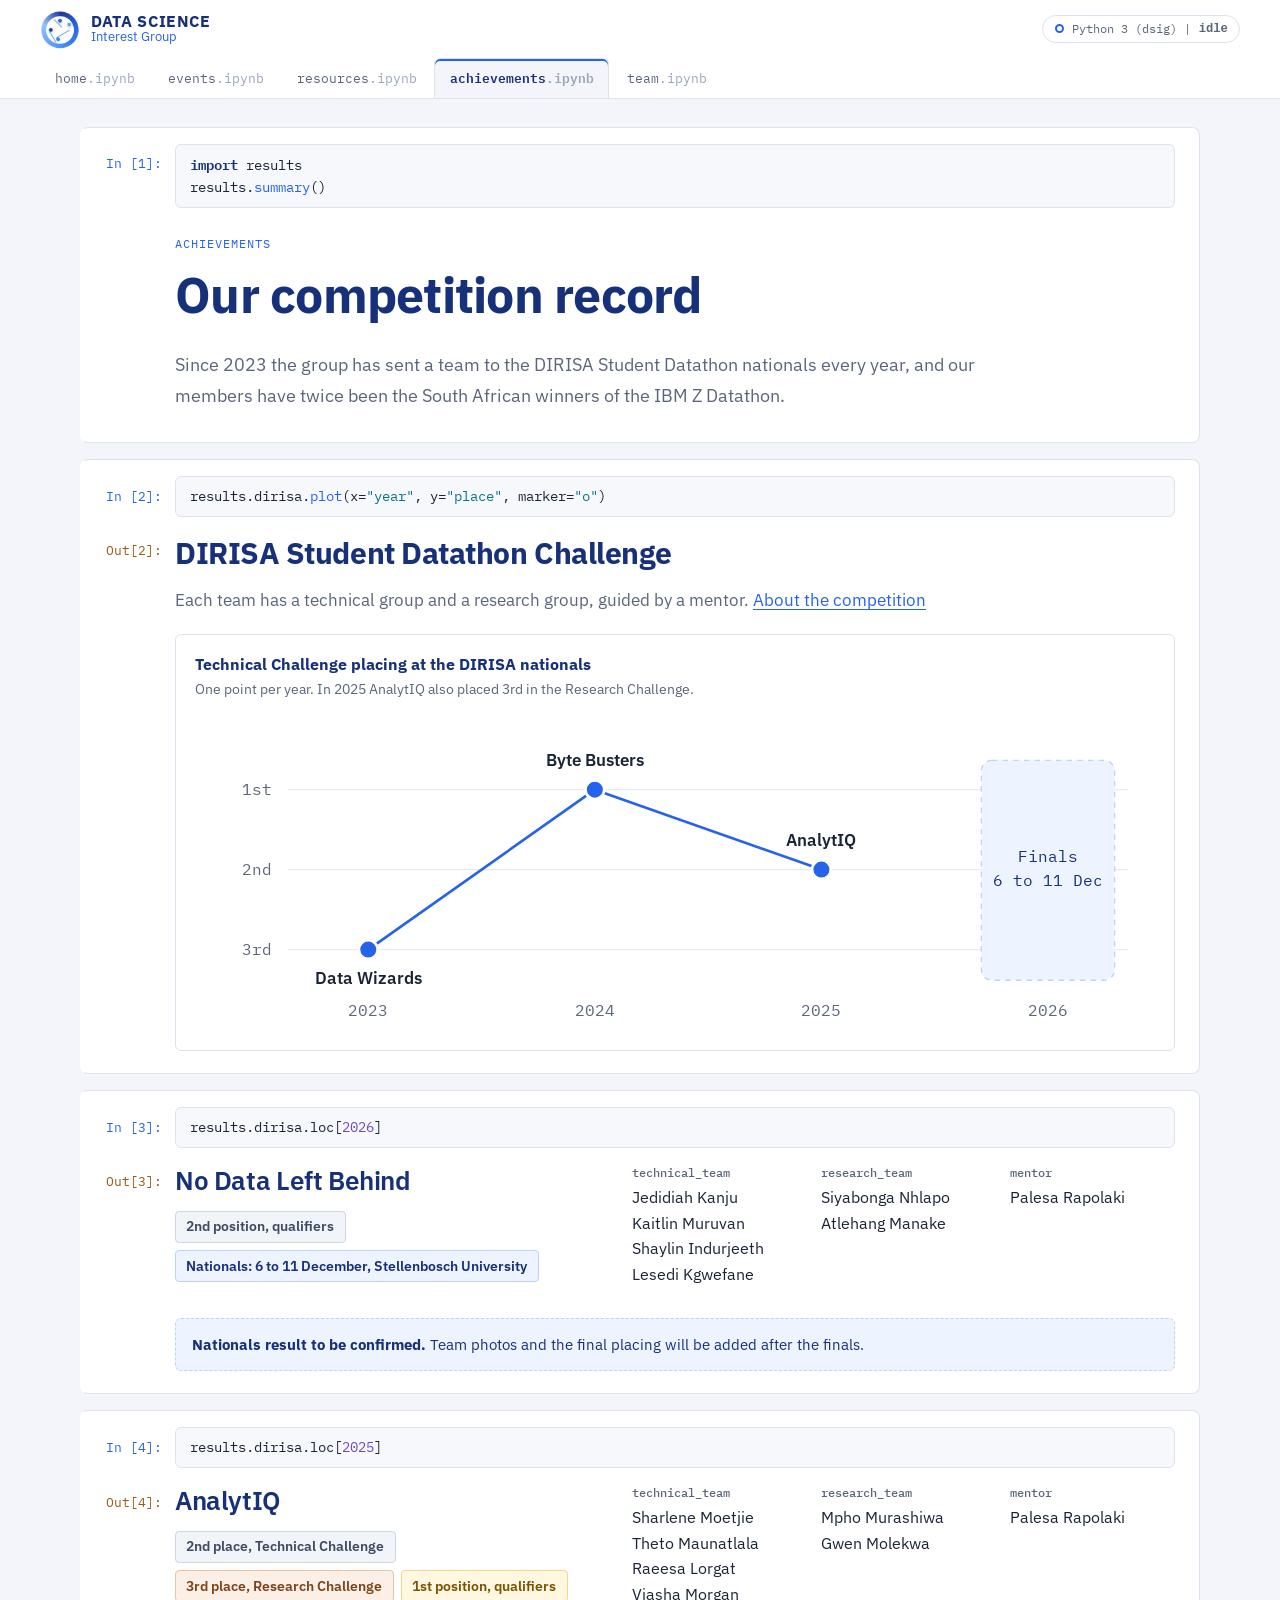
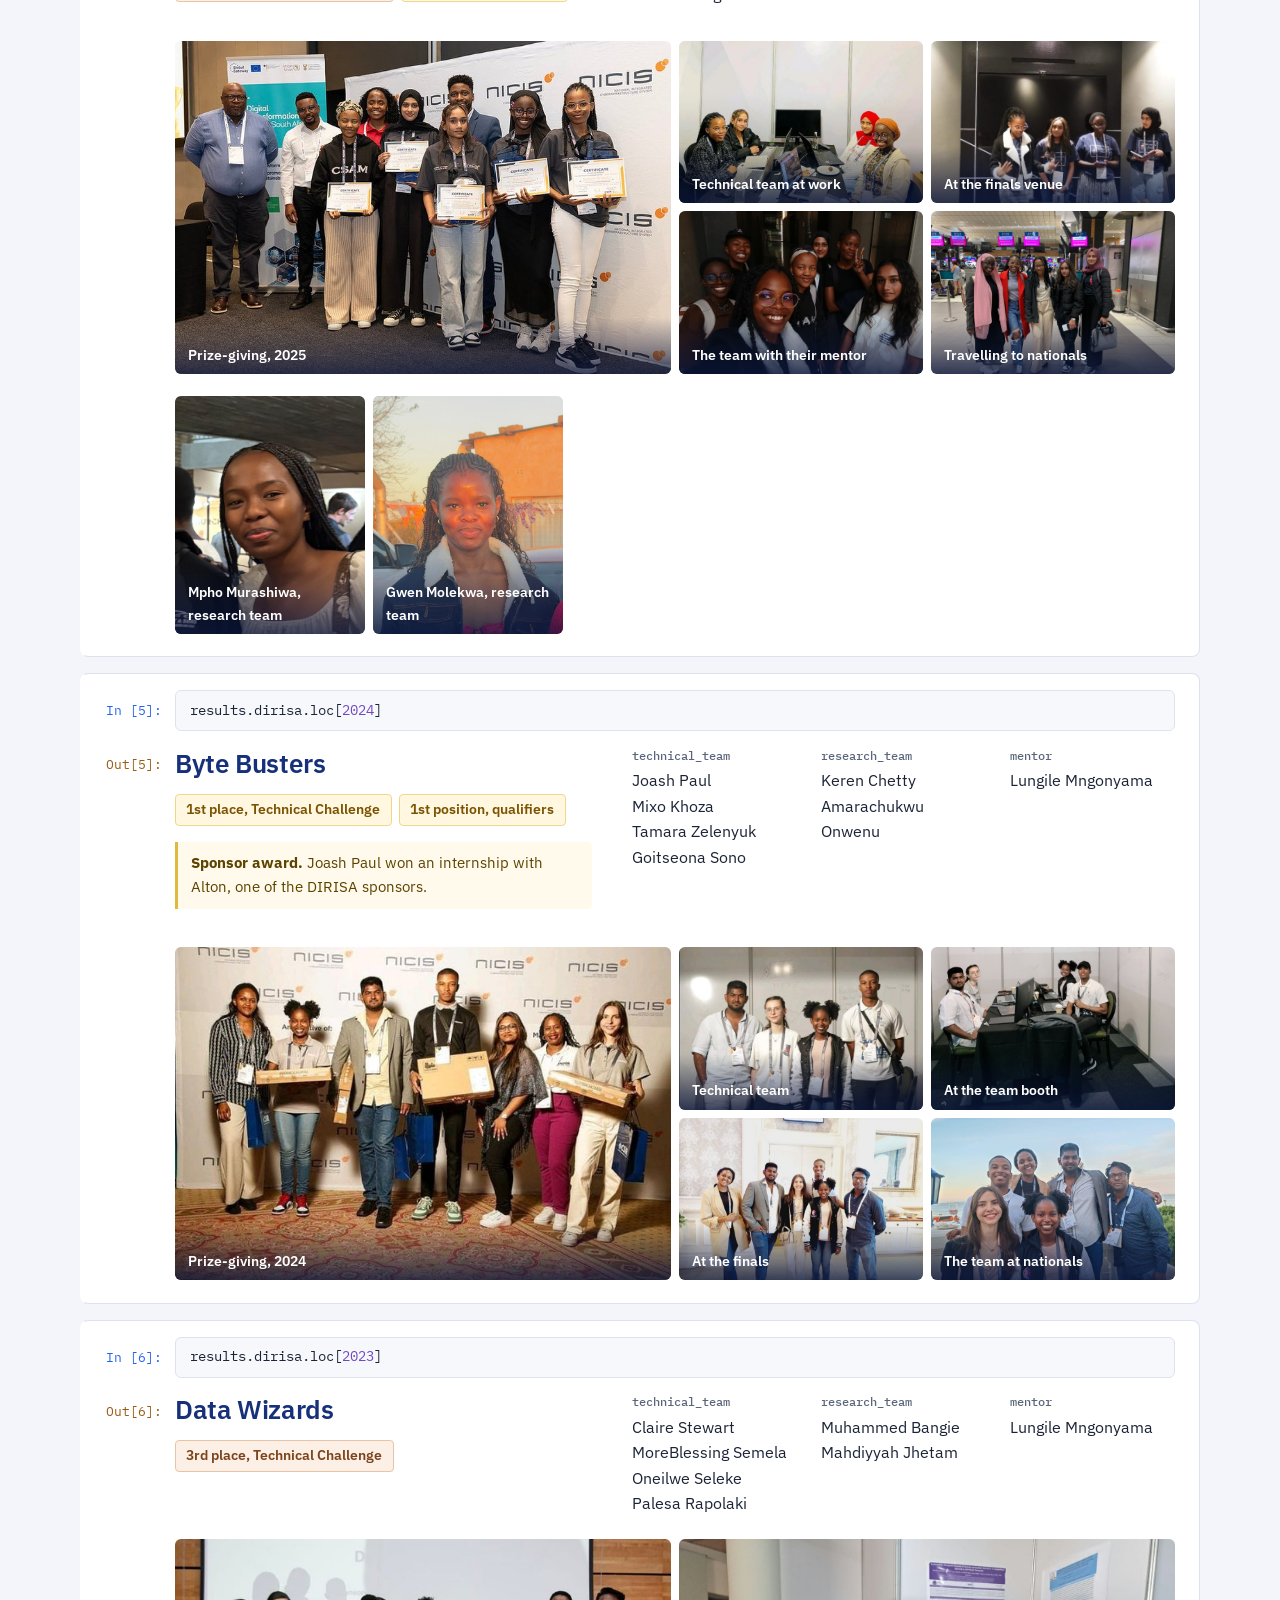
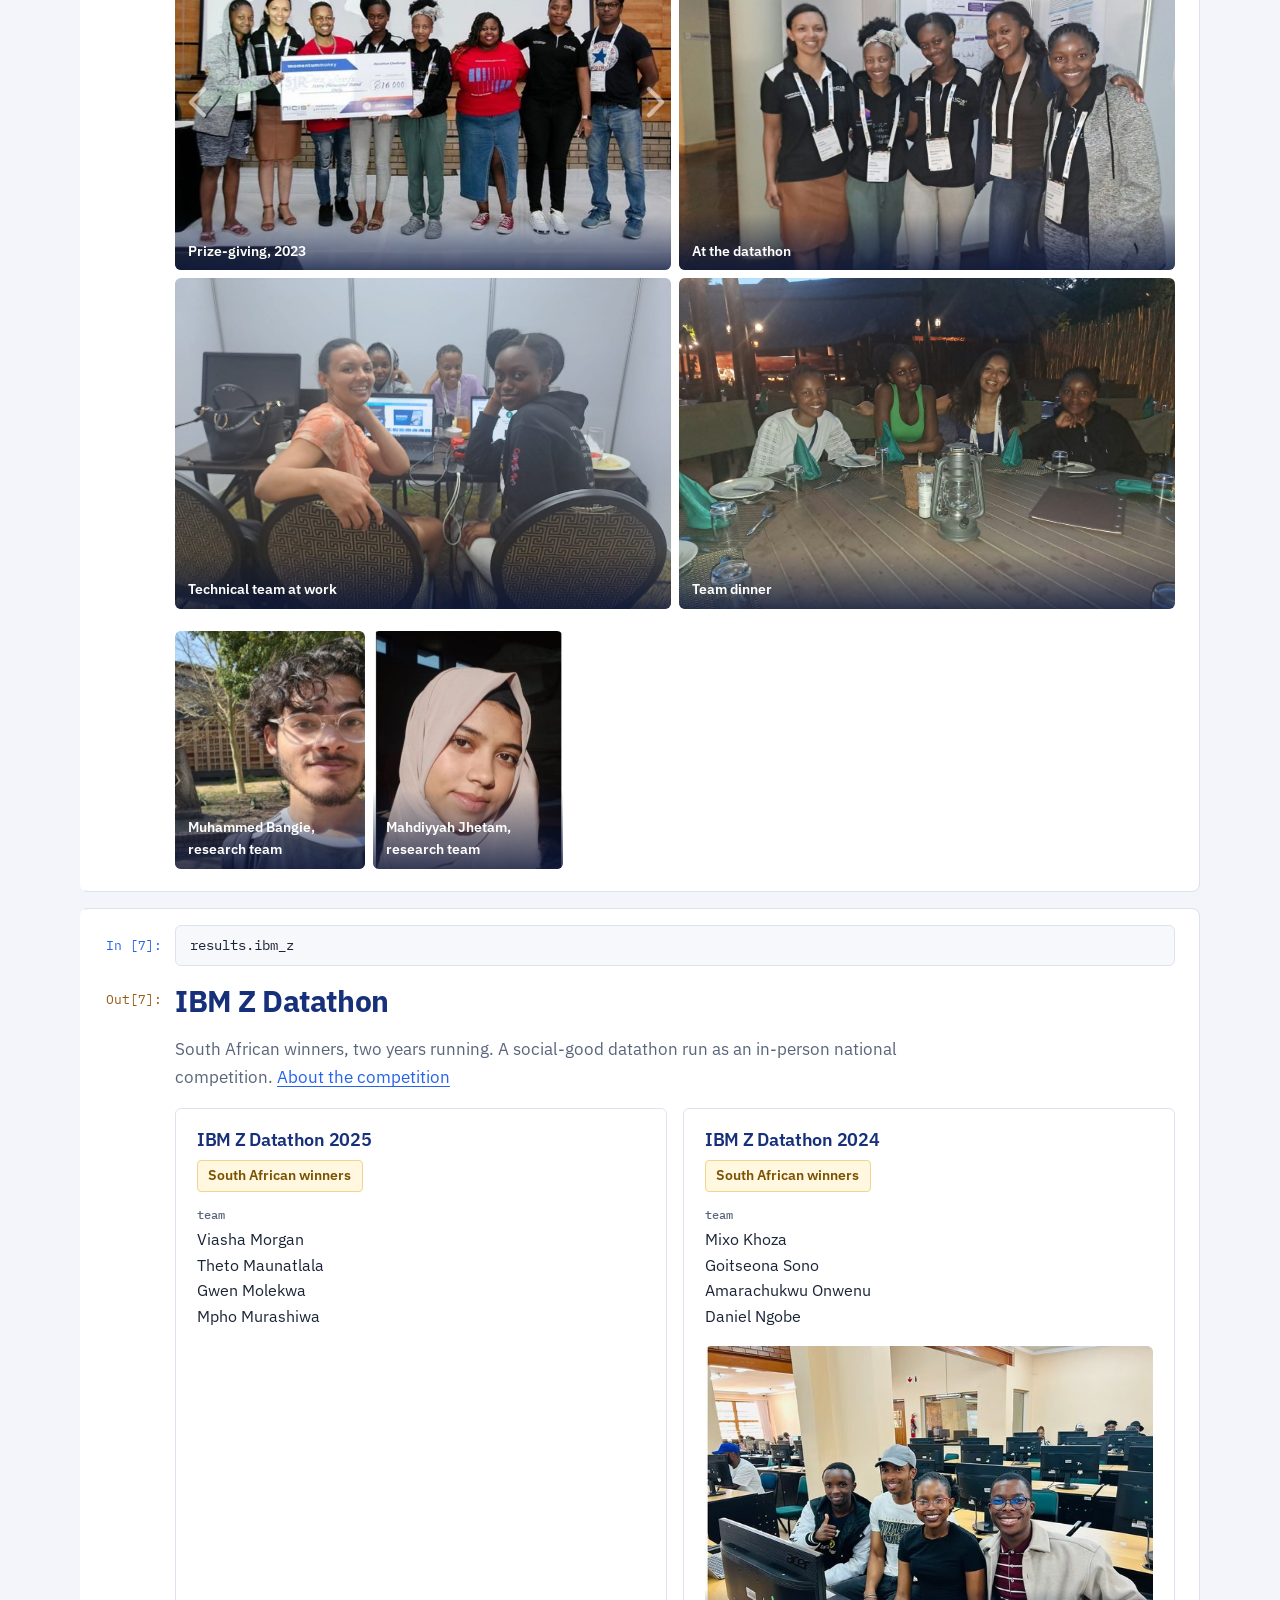
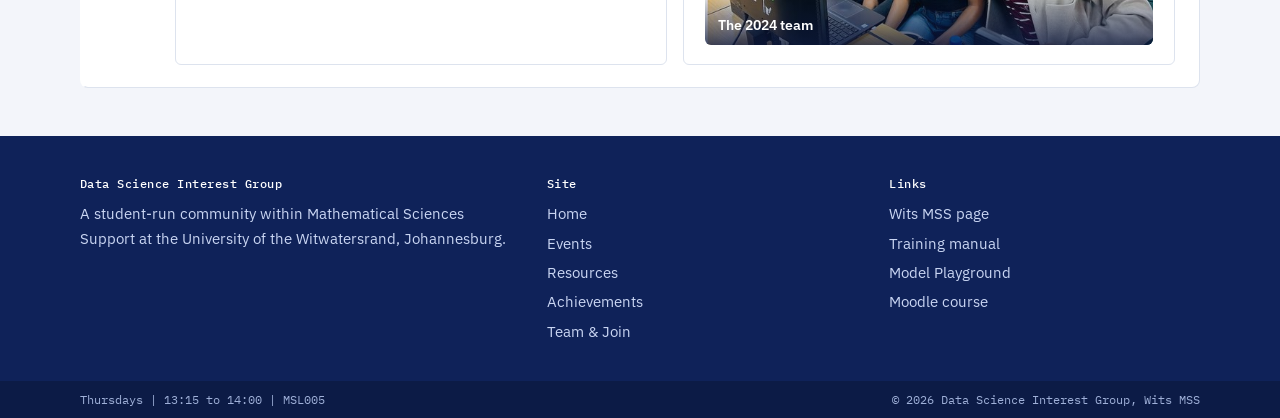
==== commit e08deceb: "Modified some files" ====
--- a/achievements.html
+++ b/achievements.html
@@ -77,7 +77,7 @@
       <div class="output">
         <!-- PHOTOS: each team has a <div class="gallery"> of <a class="tile"> links. To add a photo, copy a tile line and
              change the two file names, the alt text and the caption. Use class "gallery mosaic" when a team has five photos
-             (one large and four small), otherwise "gallery pair" or "gallery trio". Clicking a photo opens it full size. -->
+             (one large and four small), "gallery portraits" for head-and-shoulders photos, otherwise "gallery pair" (two per row). Clicking a photo opens it full size. -->
         <div class="result-top">
           <div>
             <h3>No Data Left Behind</h3>
@@ -120,6 +120,10 @@
           <a class="tile" href="assets/img/analytiq-2025-b.jpg"><img src="assets/img/analytiq-2025-b.jpg" alt="AnalytIQ team group selfie" loading="lazy"><span class="cap">The team with their mentor</span></a>
           <a class="tile" href="assets/img/analytiq-2025-c.jpg"><img src="assets/img/analytiq-2025-c.jpg" alt="AnalytIQ team at the airport on the way to nationals" loading="lazy"><span class="cap">Travelling to nationals</span></a>
         </div>
+        <div class="gallery portraits">
+          <a class="tile" href="assets/img/portrait-2025-mpho.jpg"><img src="assets/img/portrait-2025-mpho.jpg" alt="Mpho Murashiwa" loading="lazy"><span class="cap">Mpho Murashiwa, research team</span></a>
+          <a class="tile" href="assets/img/portrait-2025-gwen.jpg"><img src="assets/img/portrait-2025-gwen.jpg" alt="Gwen Molekwa" loading="lazy"><span class="cap">Gwen Molekwa, research team</span></a>
+        </div>
       </div>
     </div>
   </section>
@@ -135,6 +139,7 @@
           <div>
             <h3>Byte Busters</h3>
             <ul class="badges"><li class="first">1st place, Technical Challenge</li><li class="first">1st position, qualifiers</li></ul>
+            <p class="award"><strong>Sponsor award.</strong> Joash Paul won an internship with Alton, one of the DIRISA sponsors.</p>
           </div>
           <div class="roster">
             <div><h4>technical_team</h4><ul><li>Joash Paul</li><li>Mixo Khoza</li><li>Tamara Zelenyuk</li><li>Goitseona Sono</li></ul></div>
@@ -142,9 +147,12 @@
             <div><h4>mentor</h4><ul><li>Lungile Mngonyama</li></ul></div>
           </div>
         </div>
-        <div class="gallery pair">
-          <a class="tile" href="assets/img/dirisa-2024-podium.jpg"><img src="assets/img/dirisa-2024-podium.jpg" alt="Byte Busters team with their prizes at the 2024 DIRISA prize-giving" loading="lazy"><span class="cap">Prize-giving, 2024</span></a>
+        <div class="gallery mosaic">
+          <a class="tile lead" href="assets/img/dirisa-2024-podium.jpg"><img src="assets/img/dirisa-2024-podium.jpg" alt="Byte Busters team with their prizes at the 2024 DIRISA prize-giving" loading="lazy"><span class="cap">Prize-giving, 2024</span></a>
           <a class="tile top" href="assets/img/byte-busters-team.jpg"><img src="assets/img/byte-busters-team.jpg" alt="Byte Busters technical team" loading="lazy"><span class="cap">Technical team</span></a>
+          <a class="tile low" href="assets/img/byte-busters-booth.jpg"><img src="assets/img/byte-busters-booth.jpg" alt="Byte Busters working at their booth during the datathon" loading="lazy"><span class="cap">At the team booth</span></a>
+          <a class="tile" href="assets/img/byte-busters-venue.jpg"><img src="assets/img/byte-busters-venue.jpg" alt="Byte Busters team standing together indoors at the finals" loading="lazy"><span class="cap">At the finals</span></a>
+          <a class="tile" href="assets/img/byte-busters-outdoors.jpg"><img src="assets/img/byte-busters-outdoors.jpg" alt="Byte Busters team outdoors at sunset" loading="lazy"><span class="cap">The team at nationals</span></a>
         </div>
       </div>
     </div>
@@ -170,7 +178,13 @@
         </div>
         <div class="gallery pair">
           <a class="tile" href="assets/img/dirisa-2023-podium.jpg"><img src="assets/img/dirisa-2023-podium.jpg" alt="Data Wizards team receiving their award at the 2023 DIRISA prize-giving" loading="lazy"><span class="cap">Prize-giving, 2023</span></a>
+          <a class="tile" href="assets/img/data-wizards-venue.jpg"><img src="assets/img/data-wizards-venue.jpg" alt="Data Wizards team members standing together in front of research posters" loading="lazy"><span class="cap">At the datathon</span></a>
           <a class="tile" href="assets/img/data-wizards-team.jpg"><img src="assets/img/data-wizards-team.jpg" alt="Data Wizards technical team working together" loading="lazy"><span class="cap">Technical team at work</span></a>
+          <a class="tile" href="assets/img/data-wizards-dinner.jpg"><img src="assets/img/data-wizards-dinner.jpg" alt="Data Wizards team members at dinner" loading="lazy"><span class="cap">Team dinner</span></a>
+        </div>
+        <div class="gallery portraits">
+          <a class="tile" href="assets/img/portrait-2023-research-a.jpg"><img src="assets/img/portrait-2023-research-a.jpg" alt="Muhammed Bangie" loading="lazy"><span class="cap">Muhammed Bangie, research team</span></a>
+          <a class="tile" href="assets/img/portrait-2023-research-b.jpg"><img src="assets/img/portrait-2023-research-b.jpg" alt="Mahdiyyah Jhetam" loading="lazy"><span class="cap">Mahdiyyah Jhetam, research team</span></a>
         </div>
       </div>
     </div>
--- a/css/style.css
+++ b/css/style.css
@@ -127,7 +127,7 @@
 .df thead th { font-family: var(--mono); font-size: .8rem; font-weight: 600; color: var(--navy); text-align: left; padding: .45rem .9rem; border-bottom: 1.5px solid var(--navy); white-space: nowrap; }
 .df tbody th { font-family: var(--mono); font-size: .82rem; font-weight: 600; color: var(--muted); text-align: right; padding: .7rem .9rem; vertical-align: top; white-space: nowrap; width: 1%; }
 .df td { padding: .65rem .9rem; vertical-align: top; }
-.df td:first-of-type { min-width: 11em; }
+.df td:first-of-type { min-width: 9em; }
 .df tbody tr:nth-child(odd) { background: #f6f8fc; }
 .df tbody tr:hover { background: #e7efff; }
 .df strong { color: var(--navy); font-weight: 600; }
@@ -269,3 +269,16 @@
 .site-footer li { margin-bottom: .3rem; }
 .statusbar { margin-top: 2rem; background: rgba(0, 0, 0, .22); font-family: var(--mono); font-size: .74rem; color: #9fb0d8; }
 .statusbar .wrap { display: flex; flex-wrap: wrap; justify-content: space-between; gap: .3rem 1.5rem; padding-top: .55rem; padding-bottom: .55rem; }
+
+/* event status labels */
+.status { font-family: var(--mono); font-size: .76rem; font-weight: 500; border-radius: 4px; padding: .12rem .5rem; white-space: nowrap; border: 1px solid var(--line); color: var(--muted); background: #fff; }
+.status.now { background: var(--tint); border-color: #bcd2ff; color: var(--navy); }
+.status.next { background: var(--blue); border-color: var(--blue); color: #fff; }
+
+/* portrait row and extras */
+.gallery.portraits { grid-template-columns: repeat(auto-fill, minmax(150px, 190px)); }
+.gallery.portraits .tile { aspect-ratio: 4 / 5; }
+.gallery.portraits .tile img { object-position: center 25%; }
+.gallery.single.wide { max-width: 640px; margin-top: 1.4rem; }
+.award { margin: 0 0 1rem; padding: .55rem .8rem; border-left: 3px solid #e0b93f; background: #fffaeb; color: #5c4300; font-size: .93rem; border-radius: 0 4px 4px 0; }
+.award strong { color: #5c4300; }
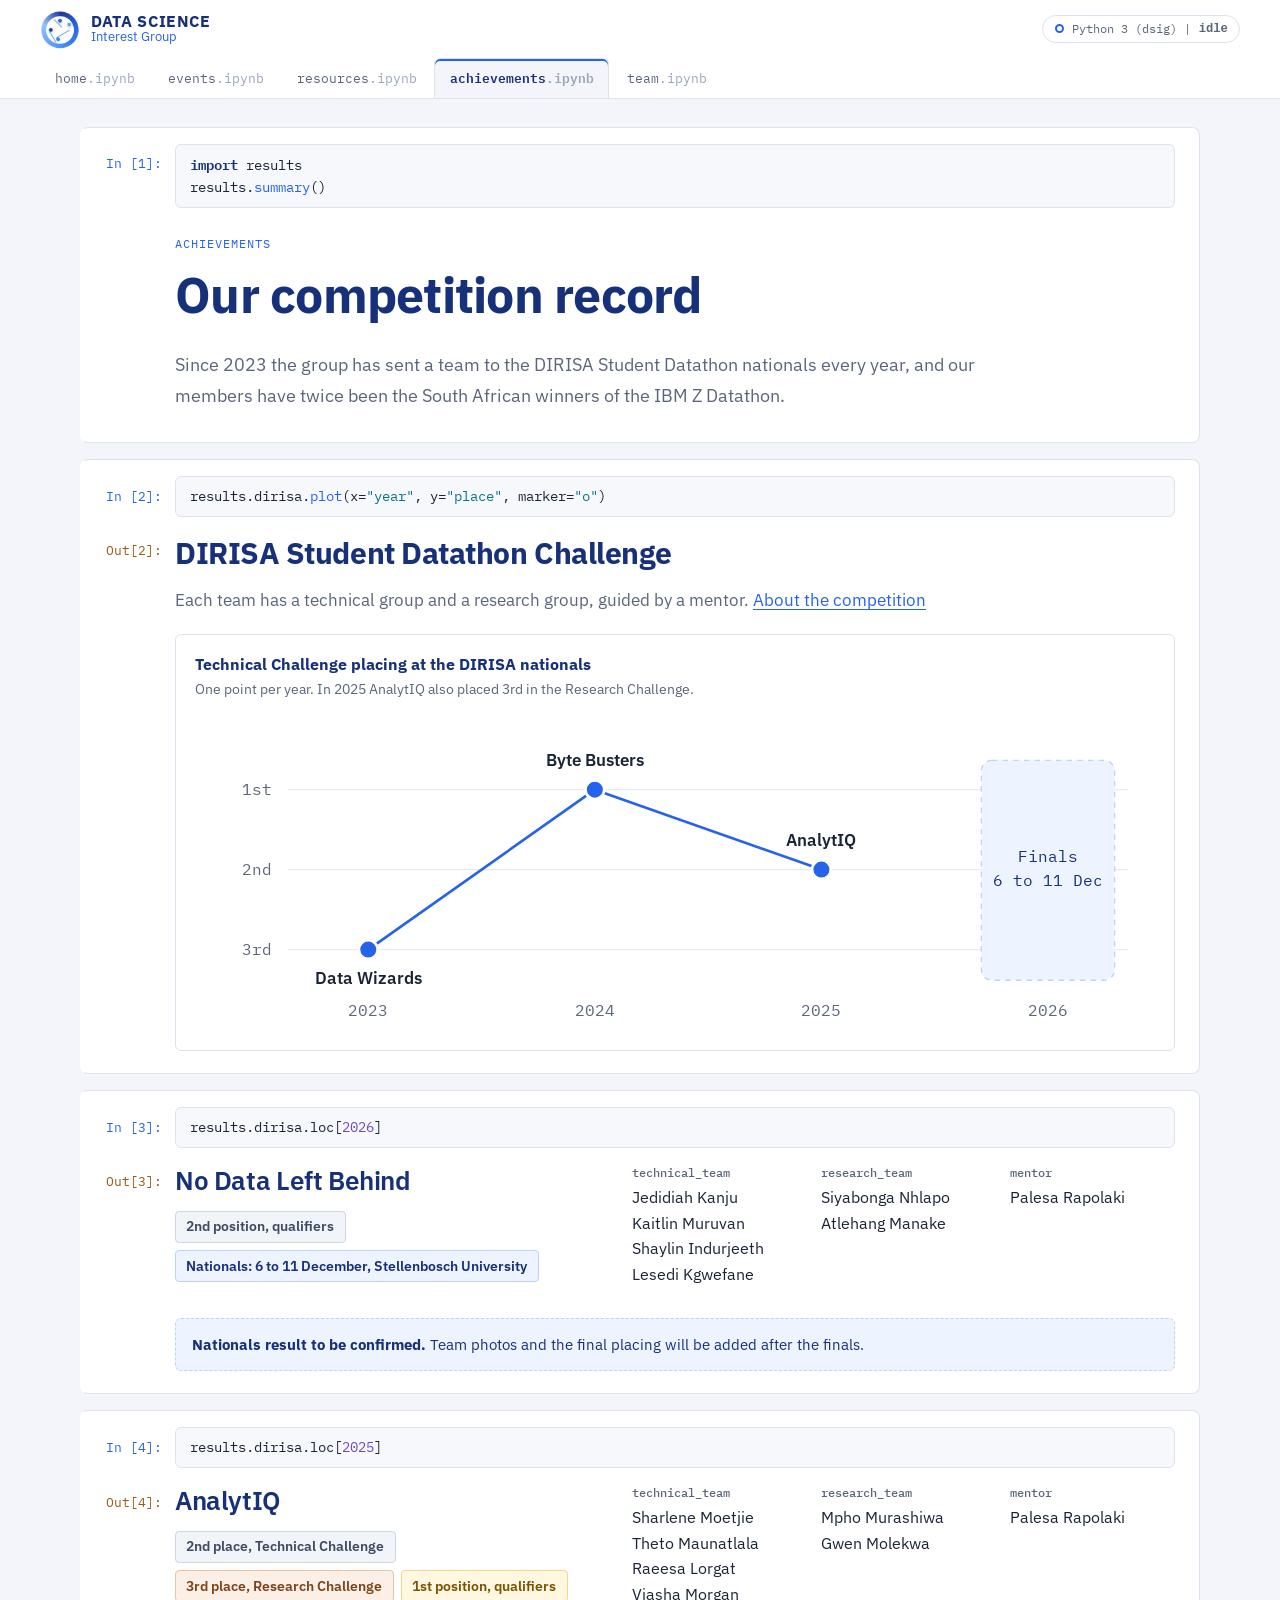
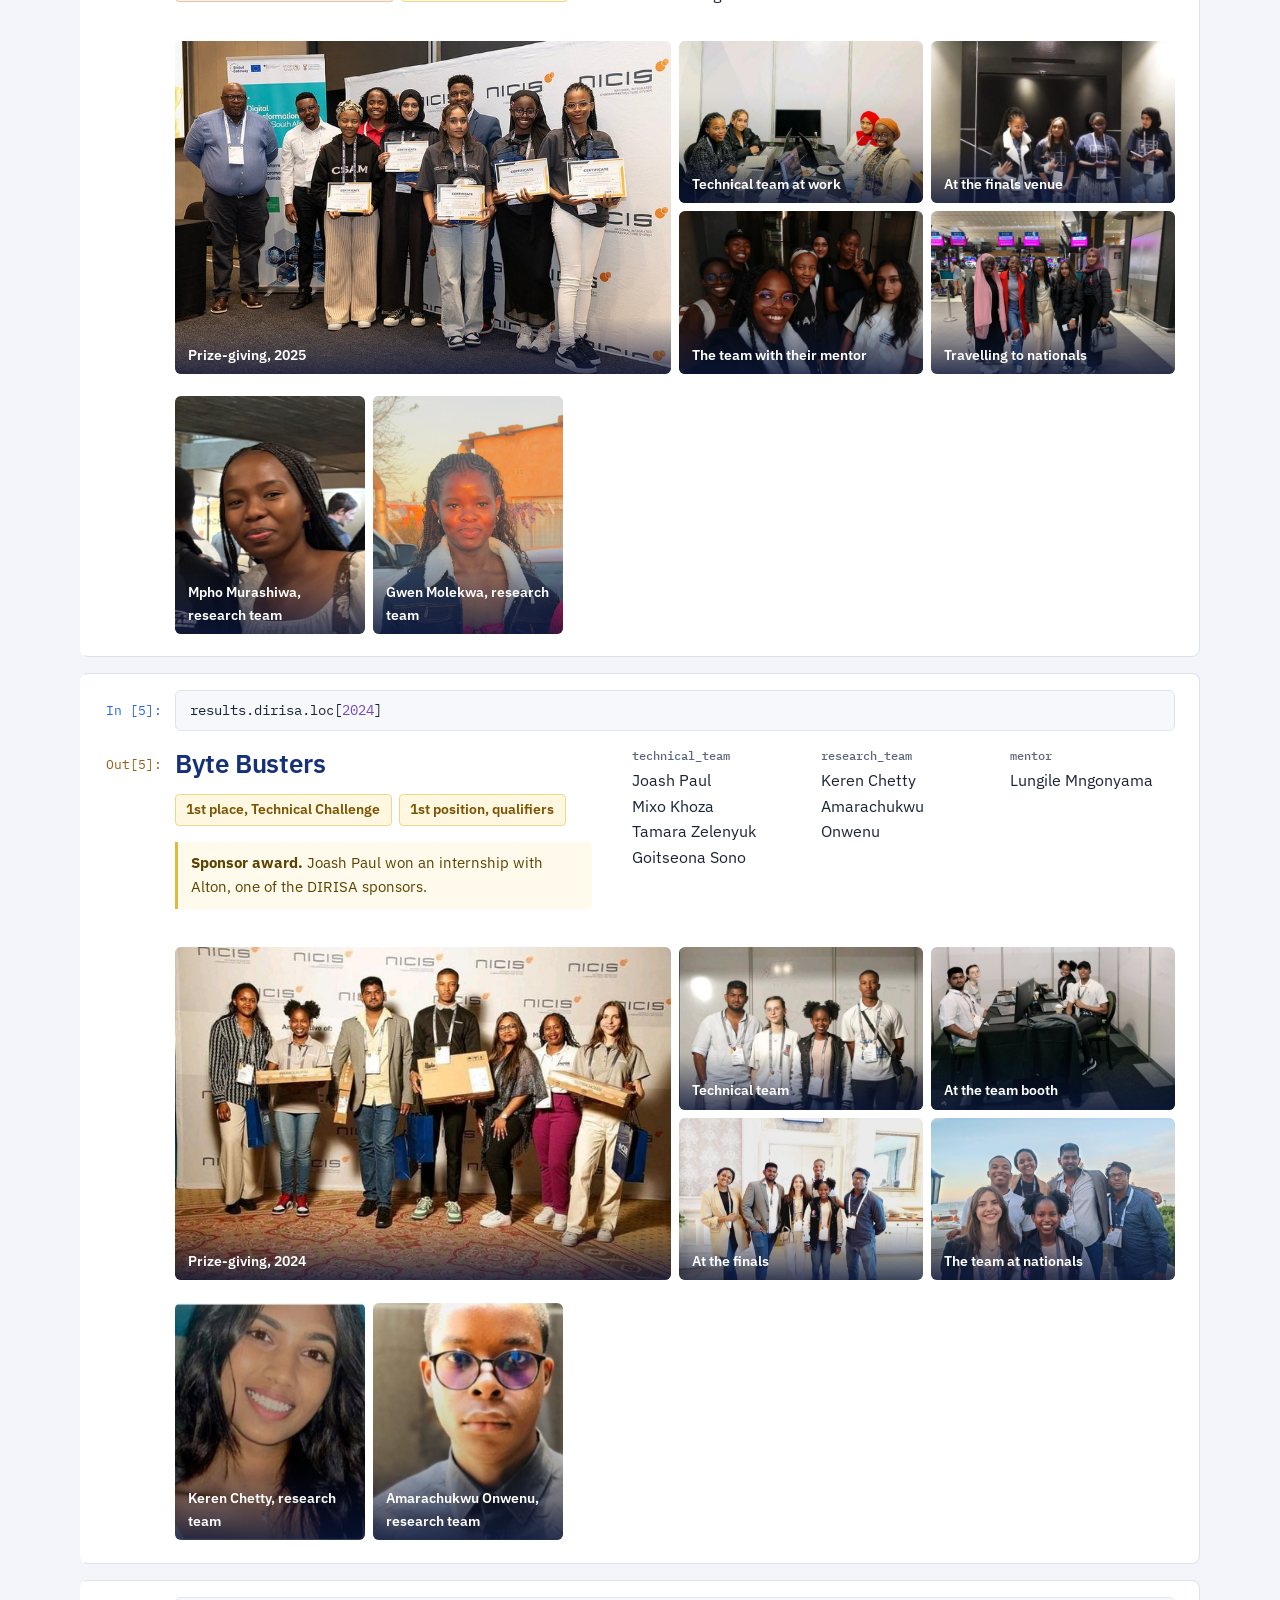
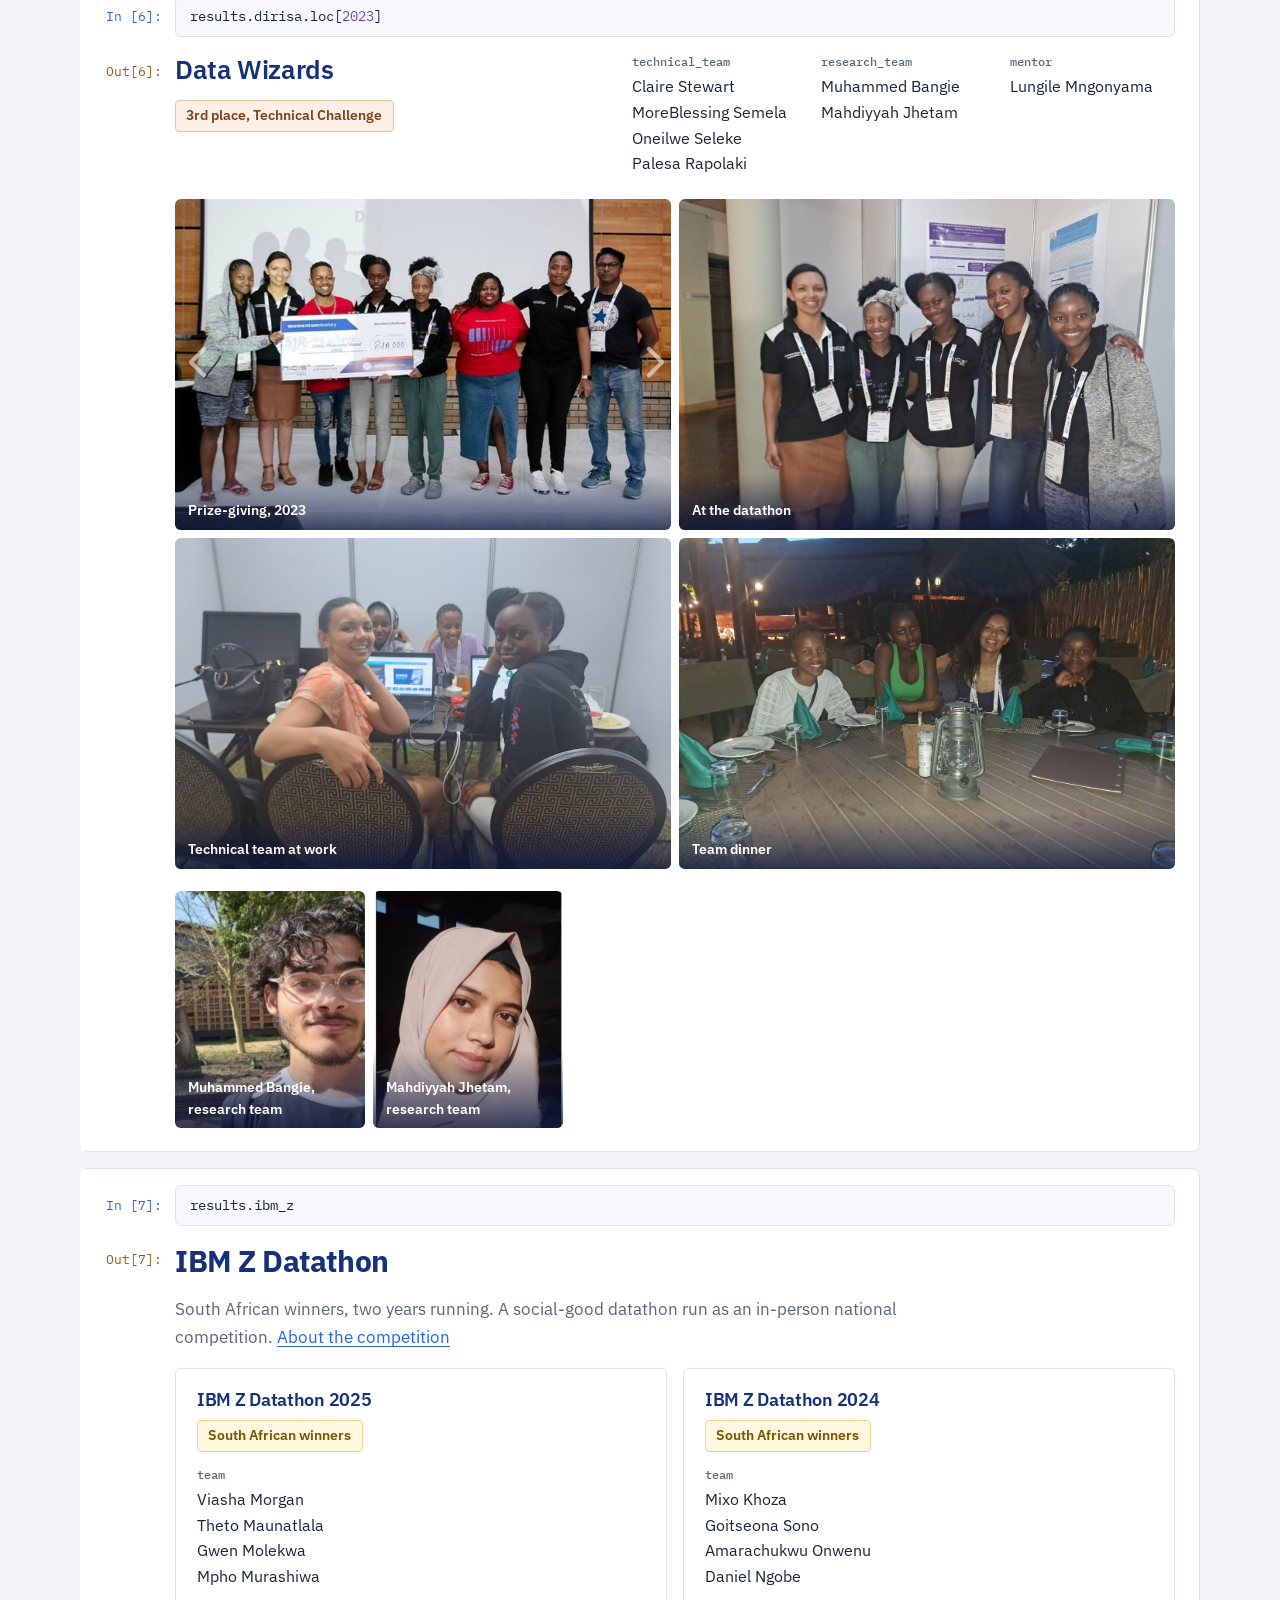
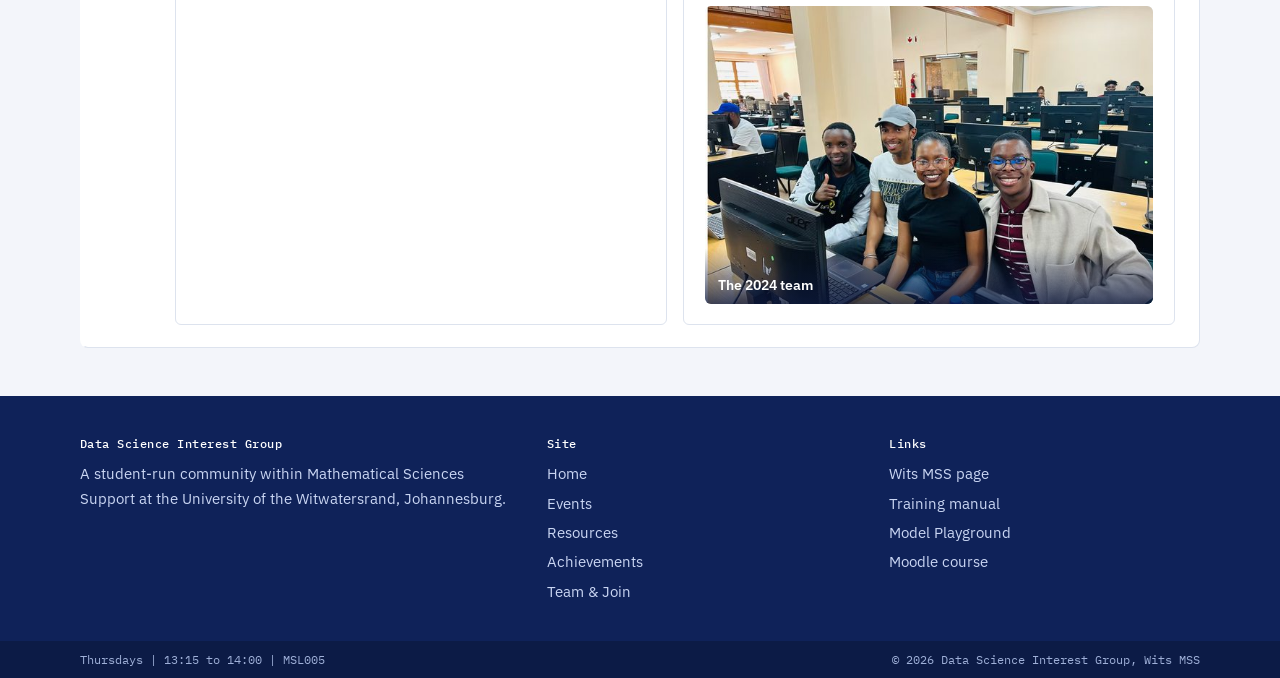
==== commit 39860cac: "Modified some files" ====
--- a/achievements.html
+++ b/achievements.html
@@ -154,6 +154,10 @@
           <a class="tile" href="assets/img/byte-busters-venue.jpg"><img src="assets/img/byte-busters-venue.jpg" alt="Byte Busters team standing together indoors at the finals" loading="lazy"><span class="cap">At the finals</span></a>
           <a class="tile" href="assets/img/byte-busters-outdoors.jpg"><img src="assets/img/byte-busters-outdoors.jpg" alt="Byte Busters team outdoors at sunset" loading="lazy"><span class="cap">The team at nationals</span></a>
         </div>
+        <div class="gallery portraits">
+          <a class="tile" href="assets/img/portrait-2024-research-a.jpg"><img src="assets/img/portrait-2024-research-a.jpg" alt="Keren Chetty" loading="lazy"><span class="cap">Keren Chetty, research team</span></a>
+          <a class="tile" href="assets/img/portrait-2024-research-b.jpg"><img src="assets/img/portrait-2024-research-b.jpg" alt="Amarachukwu Onwenu" loading="lazy"><span class="cap">Amarachukwu Onwenu, research team</span></a>
+        </div>
       </div>
     </div>
   </section>
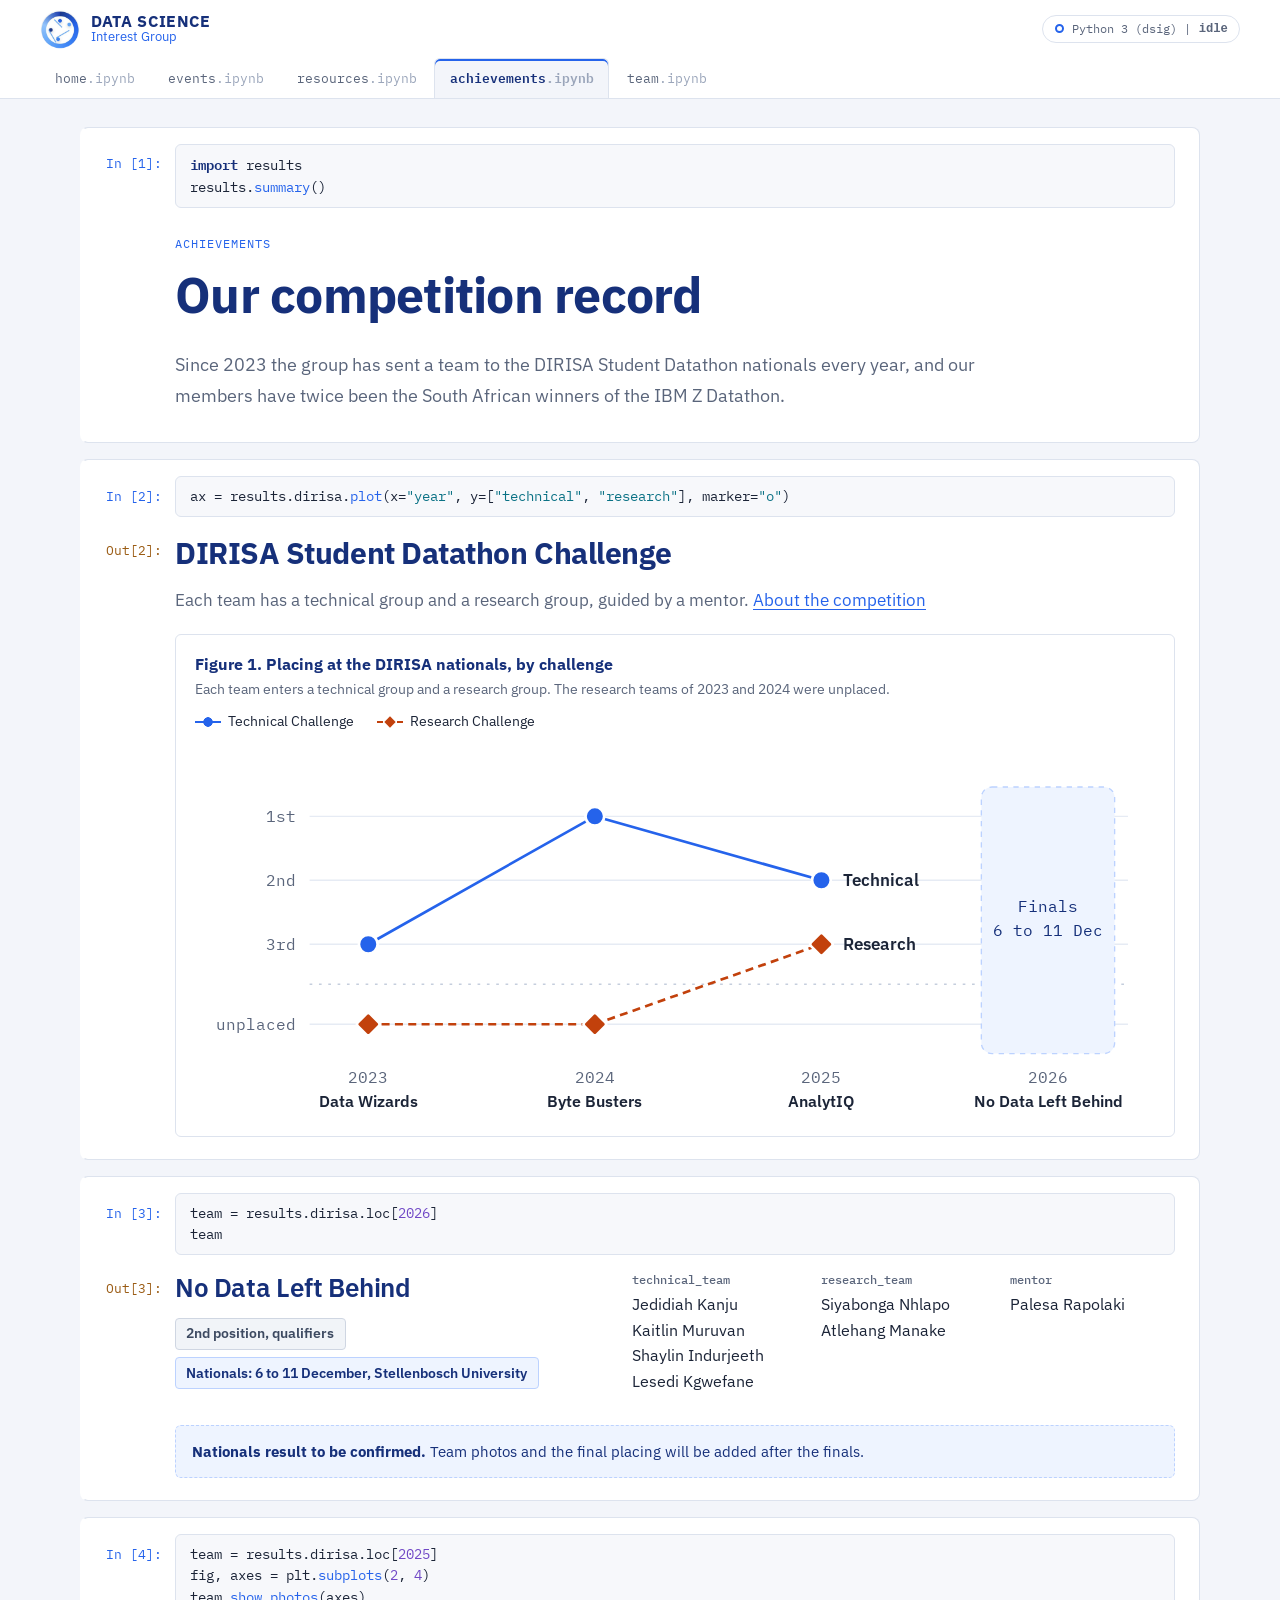
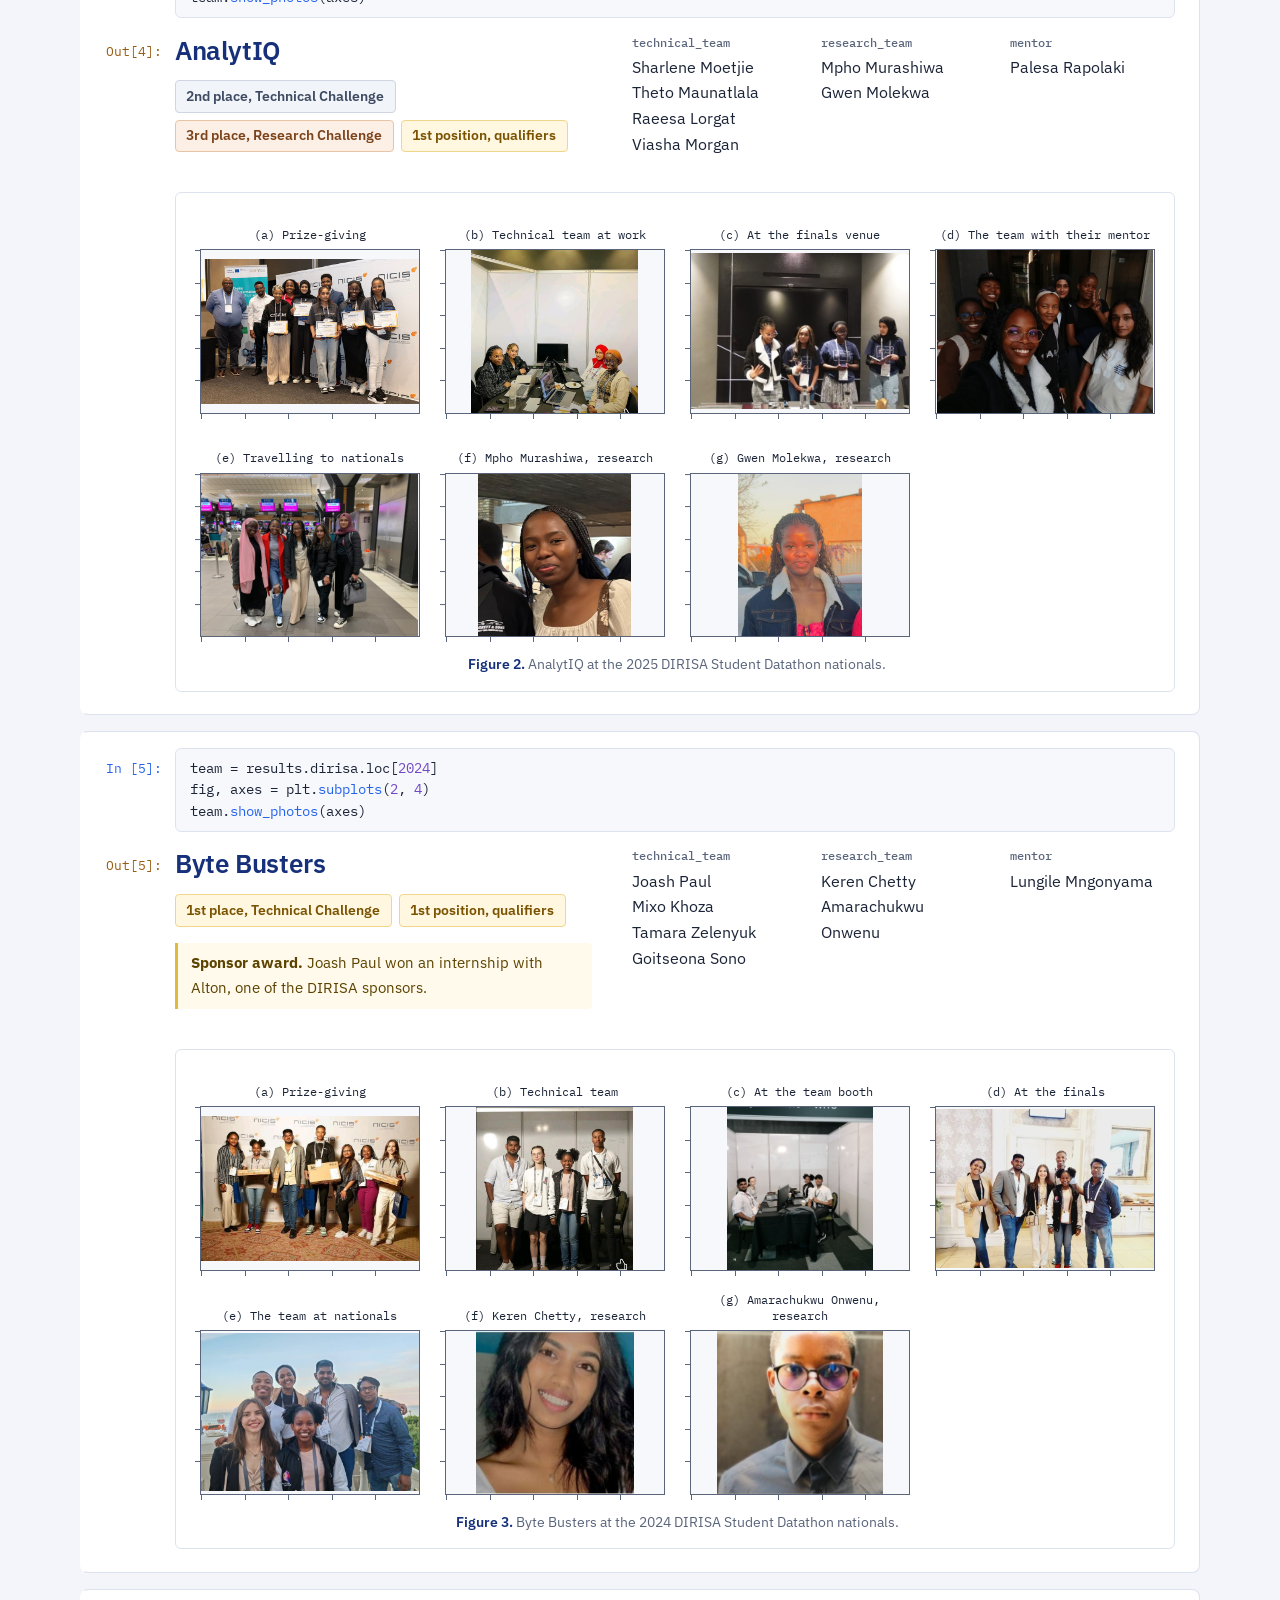
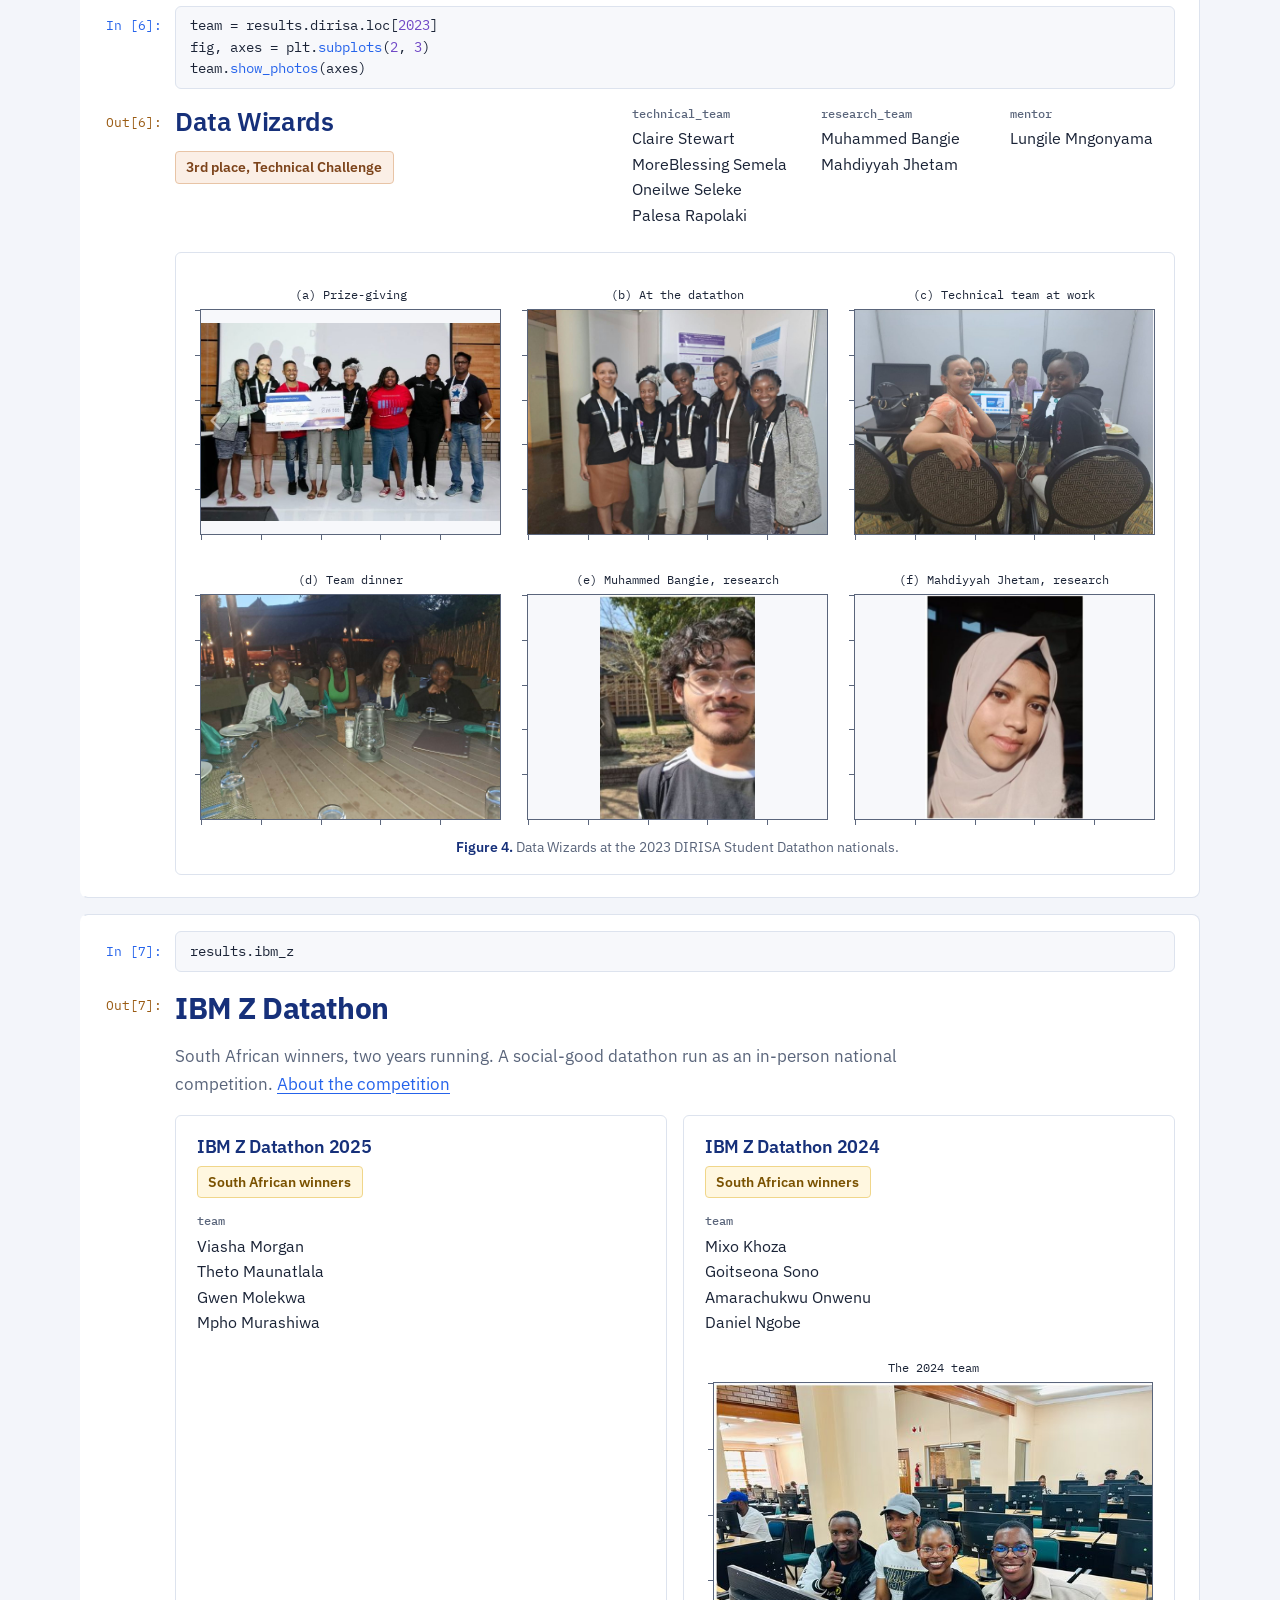
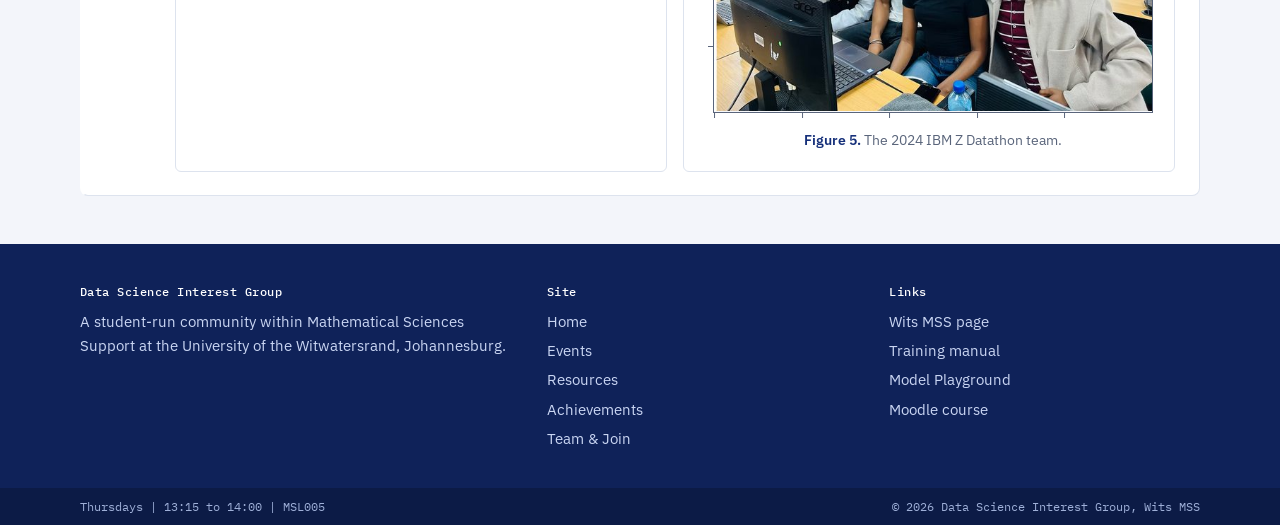
==== commit 90dfdb17: "Modified some files" ====
--- a/achievements.html
+++ b/achievements.html
@@ -39,28 +39,38 @@
   <section class="cell ">
     <div class="cell-in" aria-hidden="true">
       <span class="prompt in-p" data-n="2">In [2]:</span>
-      <pre class="code"><code>results.dirisa.<span class="tf">plot</span>(x=<span class="ts">"year"</span>, y=<span class="ts">"place"</span>, marker=<span class="ts">"o"</span>)</code></pre>
+      <pre class="code"><code>ax = results.dirisa.<span class="tf">plot</span>(x=<span class="ts">"year"</span>, y=[<span class="ts">"technical"</span>, <span class="ts">"research"</span>], marker=<span class="ts">"o"</span>)</code></pre>
     </div>
     <div class="cell-out">
       <span class="prompt out-p" aria-hidden="true">Out[2]:</span>
       <div class="output">
         <h2>DIRISA Student Datathon Challenge</h2>
         <p class="intro">Each team has a technical group and a research group, guided by a mentor. <a href="https://sdc.dirisa.ac.za">About the competition</a></p>
-        <!-- RESULTS CHART: after the 2026 finals, add a point by copying a <g class="pt"> group
-             (cy is 62 for 1st, 122 for 2nd, 182 for 3rd; cx is 640 for 2026) and delete the "Finals" band. -->
+        <!-- RESULTS CHART: after the 2026 finals, delete the "Finals" band and add a point to each line.
+             Points sit at x = 640 for 2026; y is 58 for 1st, 106 for 2nd, 154 for 3rd and 214 for unplaced.
+             Extend each <path class="c-line"> by adding " L640 <y>" to the end of its d="..." value,
+             and copy a <g class="pt tech"> (circle) or <g class="pt rsch"> (diamond) group for the marker. -->
         <figure class="fig chart">
-          <figcaption class="top"><strong>Technical Challenge placing at the DIRISA nationals</strong> One point per year. In 2025 AnalytIQ also placed 3rd in the Research Challenge.</figcaption>
+          <figcaption class="top"><strong>Figure 1. Placing at the DIRISA nationals, by challenge</strong> Each team enters a technical group and a research group. The research teams of 2023 and 2024 were unplaced.
+            <span class="legend"><span><i class="k tech"></i>Technical Challenge</span><span><i class="k rsch"></i>Research Challenge</span></span></figcaption>
           <div class="chart-scroll">
-            <svg viewBox="0 0 720 250" role="img" aria-label="Technical Challenge placing by year: 3rd in 2023, 1st in 2024, 2nd in 2025. The 2026 finals take place from 6 to 11 December.">
-              <g class="c-grid"><line x1="70" x2="700" y1="62" y2="62"/><text x="58" y="66" text-anchor="end">1st</text><line x1="70" x2="700" y1="122" y2="122"/><text x="58" y="126" text-anchor="end">2nd</text><line x1="70" x2="700" y1="182" y2="182"/><text x="58" y="186" text-anchor="end">3rd</text></g>
-              <rect class="c-band" x="590" y="40" width="100" height="165" rx="8"/>
-              <text class="c-note" x="640" y="116" text-anchor="middle">Finals</text>
-              <text class="c-note" x="640" y="134" text-anchor="middle">6 to 11 Dec</text>
-              <path class="c-line" d="M130 182 L300 62 L470 122"/>
-              <g class="pt"><title>2023: Data Wizards, 3rd place in the Technical Challenge</title><circle cx="130" cy="182" r="18" fill="transparent"/><circle class="dot" cx="130" cy="182" r="7"/><text class="lab" x="130" y="208" text-anchor="middle">Data Wizards</text></g>
-              <g class="pt"><title>2024: Byte Busters, 1st place in the Technical Challenge</title><circle cx="300" cy="62" r="18" fill="transparent"/><circle class="dot" cx="300" cy="62" r="7"/><text class="lab" x="300" y="44" text-anchor="middle">Byte Busters</text></g>
-              <g class="pt"><title>2025: AnalytIQ, 2nd place in the Technical Challenge</title><circle cx="470" cy="122" r="18" fill="transparent"/><circle class="dot" cx="470" cy="122" r="7"/><text class="lab" x="470" y="104" text-anchor="middle">AnalytIQ</text></g>
-              <g class="c-years"><text x="130" y="232" text-anchor="middle">2023</text><text x="300" y="232" text-anchor="middle">2024</text><text x="470" y="232" text-anchor="middle">2025</text><text x="640" y="232" text-anchor="middle">2026</text></g>
+            <svg viewBox="0 0 720 290" role="img" aria-label="Placing by year. Technical Challenge: 3rd in 2023, 1st in 2024, 2nd in 2025. Research Challenge: unplaced in 2023 and 2024, 3rd in 2025. The 2026 finals take place from 6 to 11 December.">
+              <g class="c-grid"><line x1="86" x2="700" y1="58" y2="58"/><text x="76" y="62" text-anchor="end">1st</text><line x1="86" x2="700" y1="106" y2="106"/><text x="76" y="110" text-anchor="end">2nd</text><line x1="86" x2="700" y1="154" y2="154"/><text x="76" y="158" text-anchor="end">3rd</text><line x1="86" x2="700" y1="214" y2="214"/><text x="76" y="218" text-anchor="end">unplaced</text></g>
+              <line class="c-break" x1="86" x2="700" y1="184" y2="184"/>
+              <rect class="c-band" x="590" y="36" width="100" height="200" rx="8"/>
+              <text class="c-note" x="640" y="130" text-anchor="middle">Finals</text>
+              <text class="c-note" x="640" y="148" text-anchor="middle">6 to 11 Dec</text>
+              <path class="c-line rsch" d="M130 214 L300 214 L470 154"/>
+              <g class="pt rsch"><title>2023, Data Wizards: unplaced in the Research Challenge</title><circle cx="130" cy="214" r="18" fill="transparent"/><rect class="dot" x="123.5" y="207.5" width="13" height="13" rx="2" transform="rotate(45 130 214)"/></g>
+              <g class="pt rsch"><title>2024, Byte Busters: unplaced in the Research Challenge</title><circle cx="300" cy="214" r="18" fill="transparent"/><rect class="dot" x="293.5" y="207.5" width="13" height="13" rx="2" transform="rotate(45 300 214)"/></g>
+              <g class="pt rsch"><title>2025, AnalytIQ: 3rd place in the Research Challenge</title><circle cx="470" cy="154" r="18" fill="transparent"/><rect class="dot" x="463.5" y="147.5" width="13" height="13" rx="2" transform="rotate(45 470 154)"/></g>
+              <text class="lab" x="486" y="158">Research</text>
+              <path class="c-line tech" d="M130 154 L300 58 L470 106"/>
+              <g class="pt tech"><title>2023, Data Wizards: 3rd place in the Technical Challenge</title><circle cx="130" cy="154" r="18" fill="transparent"/><circle class="dot" cx="130" cy="154" r="7"/></g>
+              <g class="pt tech"><title>2024, Byte Busters: 1st place in the Technical Challenge</title><circle cx="300" cy="58" r="18" fill="transparent"/><circle class="dot" cx="300" cy="58" r="7"/></g>
+              <g class="pt tech"><title>2025, AnalytIQ: 2nd place in the Technical Challenge</title><circle cx="470" cy="106" r="18" fill="transparent"/><circle class="dot" cx="470" cy="106" r="7"/></g>
+              <text class="lab" x="486" y="110">Technical</text>
+              <g class="c-years"><text class="yr" x="130" y="258" text-anchor="middle">2023</text><text class="tm" x="130" y="276" text-anchor="middle">Data Wizards</text><text class="yr" x="300" y="258" text-anchor="middle">2024</text><text class="tm" x="300" y="276" text-anchor="middle">Byte Busters</text><text class="yr" x="470" y="258" text-anchor="middle">2025</text><text class="tm" x="470" y="276" text-anchor="middle">AnalytIQ</text><text class="yr" x="640" y="258" text-anchor="middle">2026</text><text class="tm" x="640" y="276" text-anchor="middle">No Data Left Behind</text></g>
             </svg>
           </div>
         </figure>
@@ -70,14 +80,16 @@
   <section class="cell ">
     <div class="cell-in" aria-hidden="true">
       <span class="prompt in-p" data-n="3">In [3]:</span>
-      <pre class="code"><code>results.dirisa.loc[<span class="tn">2026</span>]</code></pre>
+      <pre class="code"><code>team = results.dirisa.loc[<span class="tn">2026</span>]
+team</code></pre>
     </div>
     <div class="cell-out">
       <span class="prompt out-p" aria-hidden="true">Out[3]:</span>
       <div class="output">
-        <!-- PHOTOS: each team has a <div class="gallery"> of <a class="tile"> links. To add a photo, copy a tile line and
-             change the two file names, the alt text and the caption. Use class "gallery mosaic" when a team has five photos
-             (one large and four small), "gallery portraits" for head-and-shoulders photos, otherwise "gallery pair" (two per row). Clicking a photo opens it full size. -->
+        <!-- PHOTOS: laid out like a matplotlib figure. Each photo is one <a class="ax"> line inside <div class="subplots">.
+             To add a photo, copy an <a class="ax"> line and change the two file names, the alt text and the title,
+             keeping the letters (a), (b), (c) in order. "cols-3" or "cols-4" sets how many photos sit in a row.
+             Clicking a photo opens it full size. -->
         <div class="result-top">
           <div>
             <h3>No Data Left Behind</h3>
@@ -89,7 +101,7 @@
             <div><h4>mentor</h4><ul><li>Palesa Rapolaki</li></ul></div>
           </div>
         </div>
-        <!-- Replace this note with a <div class="gallery pair"> of photos after the finals -->
+        <!-- Replace this note with a <figure class="mpl"> block of photos (copy one from a team below) after the finals -->
         <p class="gallery-note"><strong>Nationals result to be confirmed.</strong> Team photos and the final placing will be added after the finals.</p>
       </div>
     </div>
@@ -97,7 +109,9 @@
   <section class="cell ">
     <div class="cell-in" aria-hidden="true">
       <span class="prompt in-p" data-n="4">In [4]:</span>
-      <pre class="code"><code>results.dirisa.loc[<span class="tn">2025</span>]</code></pre>
+      <pre class="code"><code>team = results.dirisa.loc[<span class="tn">2025</span>]
+fig, axes = plt.<span class="tf">subplots</span>(<span class="tn">2</span>, <span class="tn">4</span>)
+team.<span class="tf">show_photos</span>(axes)</code></pre>
     </div>
     <div class="cell-out">
       <span class="prompt out-p" aria-hidden="true">Out[4]:</span>
@@ -113,24 +127,27 @@
             <div><h4>mentor</h4><ul><li>Palesa Rapolaki</li></ul></div>
           </div>
         </div>
-        <div class="gallery mosaic">
-          <a class="tile lead" href="assets/img/dirisa-2025-podium.jpg"><img src="assets/img/dirisa-2025-podium.jpg" alt="AnalytIQ team members holding certificates at the 2025 DIRISA prize-giving" loading="lazy"><span class="cap">Prize-giving, 2025</span></a>
-          <a class="tile low" href="assets/img/analytiq-team.jpg"><img src="assets/img/analytiq-team.jpg" alt="AnalytIQ technical team working at their table" loading="lazy"><span class="cap">Technical team at work</span></a>
-          <a class="tile" href="assets/img/analytiq-2025-a.jpg"><img src="assets/img/analytiq-2025-a.jpg" alt="Four AnalytIQ members standing together at the venue" loading="lazy"><span class="cap">At the finals venue</span></a>
-          <a class="tile" href="assets/img/analytiq-2025-b.jpg"><img src="assets/img/analytiq-2025-b.jpg" alt="AnalytIQ team group selfie" loading="lazy"><span class="cap">The team with their mentor</span></a>
-          <a class="tile" href="assets/img/analytiq-2025-c.jpg"><img src="assets/img/analytiq-2025-c.jpg" alt="AnalytIQ team at the airport on the way to nationals" loading="lazy"><span class="cap">Travelling to nationals</span></a>
-        </div>
-        <div class="gallery portraits">
-          <a class="tile" href="assets/img/portrait-2025-mpho.jpg"><img src="assets/img/portrait-2025-mpho.jpg" alt="Mpho Murashiwa" loading="lazy"><span class="cap">Mpho Murashiwa, research team</span></a>
-          <a class="tile" href="assets/img/portrait-2025-gwen.jpg"><img src="assets/img/portrait-2025-gwen.jpg" alt="Gwen Molekwa" loading="lazy"><span class="cap">Gwen Molekwa, research team</span></a>
-        </div>
+        <figure class="mpl">
+          <div class="subplots cols-4">
+            <a class="ax" href="assets/img/dirisa-2025-podium.jpg"><span class="ax-title">(a) Prize-giving</span><span class="ax-frame"><img src="assets/img/dirisa-2025-podium.jpg" alt="AnalytIQ team members holding certificates at the 2025 DIRISA prize-giving" loading="lazy"></span></a>
+            <a class="ax" href="assets/img/analytiq-team.jpg"><span class="ax-title">(b) Technical team at work</span><span class="ax-frame"><img src="assets/img/analytiq-team.jpg" alt="AnalytIQ technical team working at their table" loading="lazy"></span></a>
+            <a class="ax" href="assets/img/analytiq-2025-a.jpg"><span class="ax-title">(c) At the finals venue</span><span class="ax-frame"><img src="assets/img/analytiq-2025-a.jpg" alt="Four AnalytIQ members standing together at the venue" loading="lazy"></span></a>
+            <a class="ax" href="assets/img/analytiq-2025-b.jpg"><span class="ax-title">(d) The team with their mentor</span><span class="ax-frame"><img src="assets/img/analytiq-2025-b.jpg" alt="AnalytIQ team group selfie" loading="lazy"></span></a>
+            <a class="ax" href="assets/img/analytiq-2025-c.jpg"><span class="ax-title">(e) Travelling to nationals</span><span class="ax-frame"><img src="assets/img/analytiq-2025-c.jpg" alt="AnalytIQ team at the airport on the way to nationals" loading="lazy"></span></a>
+            <a class="ax" href="assets/img/portrait-2025-mpho.jpg"><span class="ax-title">(f) Mpho Murashiwa, research</span><span class="ax-frame"><img src="assets/img/portrait-2025-mpho.jpg" alt="Mpho Murashiwa" loading="lazy"></span></a>
+            <a class="ax" href="assets/img/portrait-2025-gwen.jpg"><span class="ax-title">(g) Gwen Molekwa, research</span><span class="ax-frame"><img src="assets/img/portrait-2025-gwen.jpg" alt="Gwen Molekwa" loading="lazy"></span></a>
+          </div>
+          <figcaption><b>Figure 2.</b> AnalytIQ at the 2025 DIRISA Student Datathon nationals.</figcaption>
+        </figure>
       </div>
     </div>
   </section>
   <section class="cell ">
     <div class="cell-in" aria-hidden="true">
       <span class="prompt in-p" data-n="5">In [5]:</span>
-      <pre class="code"><code>results.dirisa.loc[<span class="tn">2024</span>]</code></pre>
+      <pre class="code"><code>team = results.dirisa.loc[<span class="tn">2024</span>]
+fig, axes = plt.<span class="tf">subplots</span>(<span class="tn">2</span>, <span class="tn">4</span>)
+team.<span class="tf">show_photos</span>(axes)</code></pre>
     </div>
     <div class="cell-out">
       <span class="prompt out-p" aria-hidden="true">Out[5]:</span>
@@ -147,24 +164,27 @@
             <div><h4>mentor</h4><ul><li>Lungile Mngonyama</li></ul></div>
           </div>
         </div>
-        <div class="gallery mosaic">
-          <a class="tile lead" href="assets/img/dirisa-2024-podium.jpg"><img src="assets/img/dirisa-2024-podium.jpg" alt="Byte Busters team with their prizes at the 2024 DIRISA prize-giving" loading="lazy"><span class="cap">Prize-giving, 2024</span></a>
-          <a class="tile top" href="assets/img/byte-busters-team.jpg"><img src="assets/img/byte-busters-team.jpg" alt="Byte Busters technical team" loading="lazy"><span class="cap">Technical team</span></a>
-          <a class="tile low" href="assets/img/byte-busters-booth.jpg"><img src="assets/img/byte-busters-booth.jpg" alt="Byte Busters working at their booth during the datathon" loading="lazy"><span class="cap">At the team booth</span></a>
-          <a class="tile" href="assets/img/byte-busters-venue.jpg"><img src="assets/img/byte-busters-venue.jpg" alt="Byte Busters team standing together indoors at the finals" loading="lazy"><span class="cap">At the finals</span></a>
-          <a class="tile" href="assets/img/byte-busters-outdoors.jpg"><img src="assets/img/byte-busters-outdoors.jpg" alt="Byte Busters team outdoors at sunset" loading="lazy"><span class="cap">The team at nationals</span></a>
-        </div>
-        <div class="gallery portraits">
-          <a class="tile" href="assets/img/portrait-2024-research-a.jpg"><img src="assets/img/portrait-2024-research-a.jpg" alt="Keren Chetty" loading="lazy"><span class="cap">Keren Chetty, research team</span></a>
-          <a class="tile" href="assets/img/portrait-2024-research-b.jpg"><img src="assets/img/portrait-2024-research-b.jpg" alt="Amarachukwu Onwenu" loading="lazy"><span class="cap">Amarachukwu Onwenu, research team</span></a>
-        </div>
+        <figure class="mpl">
+          <div class="subplots cols-4">
+            <a class="ax" href="assets/img/dirisa-2024-podium.jpg"><span class="ax-title">(a) Prize-giving</span><span class="ax-frame"><img src="assets/img/dirisa-2024-podium.jpg" alt="Byte Busters team with their prizes at the 2024 DIRISA prize-giving" loading="lazy"></span></a>
+            <a class="ax" href="assets/img/byte-busters-team.jpg"><span class="ax-title">(b) Technical team</span><span class="ax-frame"><img src="assets/img/byte-busters-team.jpg" alt="Byte Busters technical team" loading="lazy"></span></a>
+            <a class="ax" href="assets/img/byte-busters-booth.jpg"><span class="ax-title">(c) At the team booth</span><span class="ax-frame"><img src="assets/img/byte-busters-booth.jpg" alt="Byte Busters working at their booth during the datathon" loading="lazy"></span></a>
+            <a class="ax" href="assets/img/byte-busters-venue.jpg"><span class="ax-title">(d) At the finals</span><span class="ax-frame"><img src="assets/img/byte-busters-venue.jpg" alt="Byte Busters team standing together indoors at the finals" loading="lazy"></span></a>
+            <a class="ax" href="assets/img/byte-busters-outdoors.jpg"><span class="ax-title">(e) The team at nationals</span><span class="ax-frame"><img src="assets/img/byte-busters-outdoors.jpg" alt="Byte Busters team outdoors at sunset" loading="lazy"></span></a>
+            <a class="ax" href="assets/img/portrait-2024-research-a.jpg"><span class="ax-title">(f) Keren Chetty, research</span><span class="ax-frame"><img src="assets/img/portrait-2024-research-a.jpg" alt="Keren Chetty" loading="lazy"></span></a>
+            <a class="ax" href="assets/img/portrait-2024-research-b.jpg"><span class="ax-title">(g) Amarachukwu Onwenu, research</span><span class="ax-frame"><img src="assets/img/portrait-2024-research-b.jpg" alt="Amarachukwu Onwenu" loading="lazy"></span></a>
+          </div>
+          <figcaption><b>Figure 3.</b> Byte Busters at the 2024 DIRISA Student Datathon nationals.</figcaption>
+        </figure>
       </div>
     </div>
   </section>
   <section class="cell ">
     <div class="cell-in" aria-hidden="true">
       <span class="prompt in-p" data-n="6">In [6]:</span>
-      <pre class="code"><code>results.dirisa.loc[<span class="tn">2023</span>]</code></pre>
+      <pre class="code"><code>team = results.dirisa.loc[<span class="tn">2023</span>]
+fig, axes = plt.<span class="tf">subplots</span>(<span class="tn">2</span>, <span class="tn">3</span>)
+team.<span class="tf">show_photos</span>(axes)</code></pre>
     </div>
     <div class="cell-out">
       <span class="prompt out-p" aria-hidden="true">Out[6]:</span>
@@ -180,16 +200,17 @@
             <div><h4>mentor</h4><ul><li>Lungile Mngonyama</li></ul></div>
           </div>
         </div>
-        <div class="gallery pair">
-          <a class="tile" href="assets/img/dirisa-2023-podium.jpg"><img src="assets/img/dirisa-2023-podium.jpg" alt="Data Wizards team receiving their award at the 2023 DIRISA prize-giving" loading="lazy"><span class="cap">Prize-giving, 2023</span></a>
-          <a class="tile" href="assets/img/data-wizards-venue.jpg"><img src="assets/img/data-wizards-venue.jpg" alt="Data Wizards team members standing together in front of research posters" loading="lazy"><span class="cap">At the datathon</span></a>
-          <a class="tile" href="assets/img/data-wizards-team.jpg"><img src="assets/img/data-wizards-team.jpg" alt="Data Wizards technical team working together" loading="lazy"><span class="cap">Technical team at work</span></a>
-          <a class="tile" href="assets/img/data-wizards-dinner.jpg"><img src="assets/img/data-wizards-dinner.jpg" alt="Data Wizards team members at dinner" loading="lazy"><span class="cap">Team dinner</span></a>
-        </div>
-        <div class="gallery portraits">
-          <a class="tile" href="assets/img/portrait-2023-research-a.jpg"><img src="assets/img/portrait-2023-research-a.jpg" alt="Muhammed Bangie" loading="lazy"><span class="cap">Muhammed Bangie, research team</span></a>
-          <a class="tile" href="assets/img/portrait-2023-research-b.jpg"><img src="assets/img/portrait-2023-research-b.jpg" alt="Mahdiyyah Jhetam" loading="lazy"><span class="cap">Mahdiyyah Jhetam, research team</span></a>
-        </div>
+        <figure class="mpl">
+          <div class="subplots cols-3">
+            <a class="ax" href="assets/img/dirisa-2023-podium.jpg"><span class="ax-title">(a) Prize-giving</span><span class="ax-frame"><img src="assets/img/dirisa-2023-podium.jpg" alt="Data Wizards team receiving their award at the 2023 DIRISA prize-giving" loading="lazy"></span></a>
+            <a class="ax" href="assets/img/data-wizards-venue.jpg"><span class="ax-title">(b) At the datathon</span><span class="ax-frame"><img src="assets/img/data-wizards-venue.jpg" alt="Data Wizards team members standing together in front of research posters" loading="lazy"></span></a>
+            <a class="ax" href="assets/img/data-wizards-team.jpg"><span class="ax-title">(c) Technical team at work</span><span class="ax-frame"><img src="assets/img/data-wizards-team.jpg" alt="Data Wizards technical team working together" loading="lazy"></span></a>
+            <a class="ax" href="assets/img/data-wizards-dinner.jpg"><span class="ax-title">(d) Team dinner</span><span class="ax-frame"><img src="assets/img/data-wizards-dinner.jpg" alt="Data Wizards team members at dinner" loading="lazy"></span></a>
+            <a class="ax" href="assets/img/portrait-2023-research-a.jpg"><span class="ax-title">(e) Muhammed Bangie, research</span><span class="ax-frame"><img src="assets/img/portrait-2023-research-a.jpg" alt="Muhammed Bangie" loading="lazy"></span></a>
+            <a class="ax" href="assets/img/portrait-2023-research-b.jpg"><span class="ax-title">(f) Mahdiyyah Jhetam, research</span><span class="ax-frame"><img src="assets/img/portrait-2023-research-b.jpg" alt="Mahdiyyah Jhetam" loading="lazy"></span></a>
+          </div>
+          <figcaption><b>Figure 4.</b> Data Wizards at the 2023 DIRISA Student Datathon nationals.</figcaption>
+        </figure>
       </div>
     </div>
   </section>
@@ -213,9 +234,12 @@
             <h3>IBM Z Datathon 2024</h3>
             <ul class="badges"><li class="first">South African winners</li></ul>
             <div class="roster one"><div><h4>team</h4><ul><li>Mixo Khoza</li><li>Goitseona Sono</li><li>Amarachukwu Onwenu</li><li>Daniel Ngobe</li></ul></div></div>
-            <div class="gallery single">
-          <a class="tile" href="assets/img/ibmz-2024.jpg"><img src="assets/img/ibmz-2024.jpg" alt="The 2024 IBM Z Datathon team in a computer lab" loading="lazy"><span class="cap">The 2024 team</span></a>
-            </div>
+            <figure class="mpl">
+              <div class="subplots cols-1">
+                <a class="ax" href="assets/img/ibmz-2024.jpg"><span class="ax-title">The 2024 team</span><span class="ax-frame"><img src="assets/img/ibmz-2024.jpg" alt="The 2024 IBM Z Datathon team in a computer lab" loading="lazy"></span></a>
+              </div>
+              <figcaption><b>Figure 5.</b> The 2024 IBM Z Datathon team.</figcaption>
+            </figure>
           </div>
         </div>
       </div>
--- a/css/style.css
+++ b/css/style.css
@@ -14,6 +14,8 @@
   --muted: #5a657b;
   --line: #dde3ee;
   --string: #0b7285;
+  --series-1: #2563eb;     /* chart: Technical Challenge */
+  --series-2: #c2410c;     /* chart: Research Challenge */
   --radius: 8px;
   --gutter: 92px;
   --sans: "IBM Plex Sans", "Inter", system-ui, -apple-system, "Segoe UI", Helvetica, Arial, sans-serif;
@@ -205,20 +207,6 @@
 .roster h4 { font-family: var(--mono); font-size: .76rem; font-weight: 500; letter-spacing: 0; color: var(--muted); margin-bottom: .3rem; }
 .roster ul { list-style: none; padding: 0; margin: 0; font-size: .97rem; }
 .gallery-note { margin: 1.25rem 0 0; padding: .8rem 1rem; border: 1.5px dashed #bcd2ff; border-radius: 6px; background: var(--tint); color: var(--navy); font-size: .95rem; }
-.gallery { display: grid; gap: .5rem; margin-top: 1.4rem; }
-.gallery.pair { grid-template-columns: 1fr 1fr; }
-.gallery.trio { grid-template-columns: repeat(3, 1fr); }
-.gallery.mosaic { grid-template-columns: repeat(4, 1fr); }
-.gallery.mosaic .lead { grid-column: span 2; grid-row: span 2; aspect-ratio: auto; }
-.gallery.single { margin-top: .25rem; }
-.tile { position: relative; display: block; overflow: hidden; border-radius: 6px; aspect-ratio: 3 / 2; background: var(--tint); cursor: zoom-in; }
-.tile img { width: 100%; height: 100%; object-fit: cover; object-position: center 35%; transition: transform .35s ease; }
-.tile.top img { object-position: center 12%; }
-.tile.low img { object-position: center 90%; }
-.tile:hover img, .tile:focus-visible img { transform: scale(1.04); }
-.tile:focus-visible { outline: 3px solid var(--blue); outline-offset: 2px; }
-.tile .cap { position: absolute; left: 0; right: 0; bottom: 0; padding: 1.6rem .8rem .5rem; color: #fff; font-size: .85rem; font-weight: 600; background: linear-gradient(transparent, rgba(10, 22, 60, .78)); }
-@media (max-width: 640px) { .gallery.pair, .gallery.trio { grid-template-columns: 1fr; } .gallery.mosaic { grid-template-columns: 1fr 1fr; } }
 
 /* results chart */
 .fig.chart { padding: 1rem 1.2rem .6rem; margin-top: 1.2rem; }
@@ -227,13 +215,25 @@
 .chart-scroll { overflow-x: auto; }
 .chart-scroll svg { min-width: 560px; }
 .c-grid line { stroke: #e6ebf4; }
-.c-grid text, .c-years text { font-family: var(--mono); font-size: 12px; fill: var(--muted); }
+.c-grid text, .c-years .yr { font-family: var(--mono); font-size: 12px; fill: var(--muted); }
+.c-years .tm { font-size: 12px; font-weight: 600; fill: var(--ink); }
+.c-break { stroke: #c5cedd; stroke-dasharray: 2 5; }
 .c-band { fill: var(--tint); stroke: #bcd2ff; stroke-dasharray: 4 4; }
 .c-note { font-family: var(--mono); font-size: 12px; fill: var(--navy); }
-.c-line { fill: none; stroke: var(--blue); stroke-width: 2; stroke-linejoin: round; }
-.pt .dot { fill: var(--blue); stroke: #fff; stroke-width: 2; transition: r .15s; }
-.pt:hover .dot { r: 9; }
-.pt .lab { font-size: 13px; font-weight: 600; fill: var(--ink); }
+.c-line { fill: none; stroke-width: 2; stroke-linejoin: round; }
+.c-line.tech { stroke: var(--series-1); }
+.c-line.rsch { stroke: var(--series-2); stroke-dasharray: 6 4; }
+.pt .dot { stroke: #fff; stroke-width: 2; }
+.pt.tech .dot { fill: var(--series-1); }
+.pt.rsch .dot { fill: var(--series-2); }
+.pt:hover .dot { stroke: var(--ink); }
+.fig.chart .lab { font-size: 12.5px; font-weight: 600; fill: var(--ink); }
+.legend { display: flex; flex-wrap: wrap; gap: .3rem 1.4rem; margin-top: .6rem; font-size: .86rem; color: var(--ink); }
+.legend span { display: inline-flex; align-items: center; gap: .45rem; }
+.legend .k { width: 26px; height: 10px; flex: none; }
+.legend .k.tech { background: radial-gradient(circle at center, var(--series-1) 4.5px, transparent 5px), linear-gradient(var(--series-1), var(--series-1)) center / 100% 2px no-repeat; }
+.legend .k.rsch { background: linear-gradient(45deg, transparent 0, transparent 100%), repeating-linear-gradient(90deg, var(--series-2) 0 6px, transparent 6px 10px) center / 100% 2px no-repeat; position: relative; }
+.legend .k.rsch::after { content: ""; position: absolute; left: 9px; top: 1px; width: 8px; height: 8px; background: var(--series-2); transform: rotate(45deg); }
 
 /* lightbox */
 .lightbox { position: fixed; inset: 0; z-index: 200; background: rgba(8, 16, 44, .92); display: none; align-items: center; justify-content: center; padding: 3.5rem 1rem; }
@@ -275,10 +275,30 @@
 .status.now { background: var(--tint); border-color: #bcd2ff; color: var(--navy); }
 .status.next { background: var(--blue); border-color: var(--blue); color: #fff; }
 
-/* portrait row and extras */
-.gallery.portraits { grid-template-columns: repeat(auto-fill, minmax(150px, 190px)); }
-.gallery.portraits .tile { aspect-ratio: 4 / 5; }
-.gallery.portraits .tile img { object-position: center 25%; }
-.gallery.single.wide { max-width: 640px; margin-top: 1.4rem; }
 .award { margin: 0 0 1rem; padding: .55rem .8rem; border-left: 3px solid #e0b93f; background: #fffaeb; color: #5c4300; font-size: .93rem; border-radius: 0 4px 4px 0; }
 .award strong { color: #5c4300; }
+
+
+/* ---------- Photos as a matplotlib-style figure ---------- */
+.mpl { margin: 1.5rem 0 0; border: 1px solid var(--line); border-radius: 6px; background: #fff; padding: 1.1rem 1.2rem .9rem 1.5rem; }
+.mpl figcaption { font-size: .88rem; color: var(--muted); text-align: center; margin-top: 1rem; }
+.mpl figcaption b { color: var(--navy); font-weight: 600; }
+.subplots { display: grid; gap: 1.3rem 1.6rem; }
+.subplots.cols-1 { grid-template-columns: minmax(0, 520px); justify-content: center; }
+.subplots.cols-3 { grid-template-columns: repeat(3, 1fr); }
+.subplots.cols-4 { grid-template-columns: repeat(4, 1fr); }
+@media (max-width: 900px) { .subplots.cols-3, .subplots.cols-4 { grid-template-columns: 1fr 1fr; } }
+.ax { display: block; text-decoration: none; color: var(--ink); cursor: zoom-in; }
+.ax-title { display: block; text-align: center; font-family: var(--mono); font-size: .74rem; line-height: 1.35; margin-bottom: .4rem; min-height: 2.7em; display: flex; align-items: flex-end; justify-content: center; }
+.subplots.cols-1 .ax-title { min-height: 0; }
+/* the axes: a framed plot area with tick marks down the left and along the bottom */
+.ax-frame { position: relative; display: block; aspect-ratio: 4 / 3; border: 1px solid #5a657b; background: var(--code-bg); }
+.ax-frame::before, .ax-frame::after { content: ""; position: absolute; pointer-events: none; }
+.ax-frame::before { left: -6px; top: 0; bottom: 0; width: 5px; background: repeating-linear-gradient(to bottom, #5a657b 0 1px, transparent 1px 20%); background-position: 0 10%; }
+.ax-frame::after { bottom: -6px; left: 0; right: 0; height: 5px; background: repeating-linear-gradient(to right, #5a657b 0 1px, transparent 1px 20%); background-position: 10% 0; }
+.ax-frame img { width: 100%; height: 100%; object-fit: contain; transition: opacity .2s; }
+.ax:hover .ax-frame, .ax:focus-visible .ax-frame { border-color: var(--blue); box-shadow: 0 0 0 2px rgba(37, 99, 235, .2); }
+.ax:hover .ax-title { color: var(--blue); }
+.ax:focus-visible { outline: none; }
+.card .mpl { border: 0; padding: .5rem 0 0 .5rem; margin-top: .5rem; }
+@media (max-width: 900px) { .ax-title { min-height: 4.1em; } }
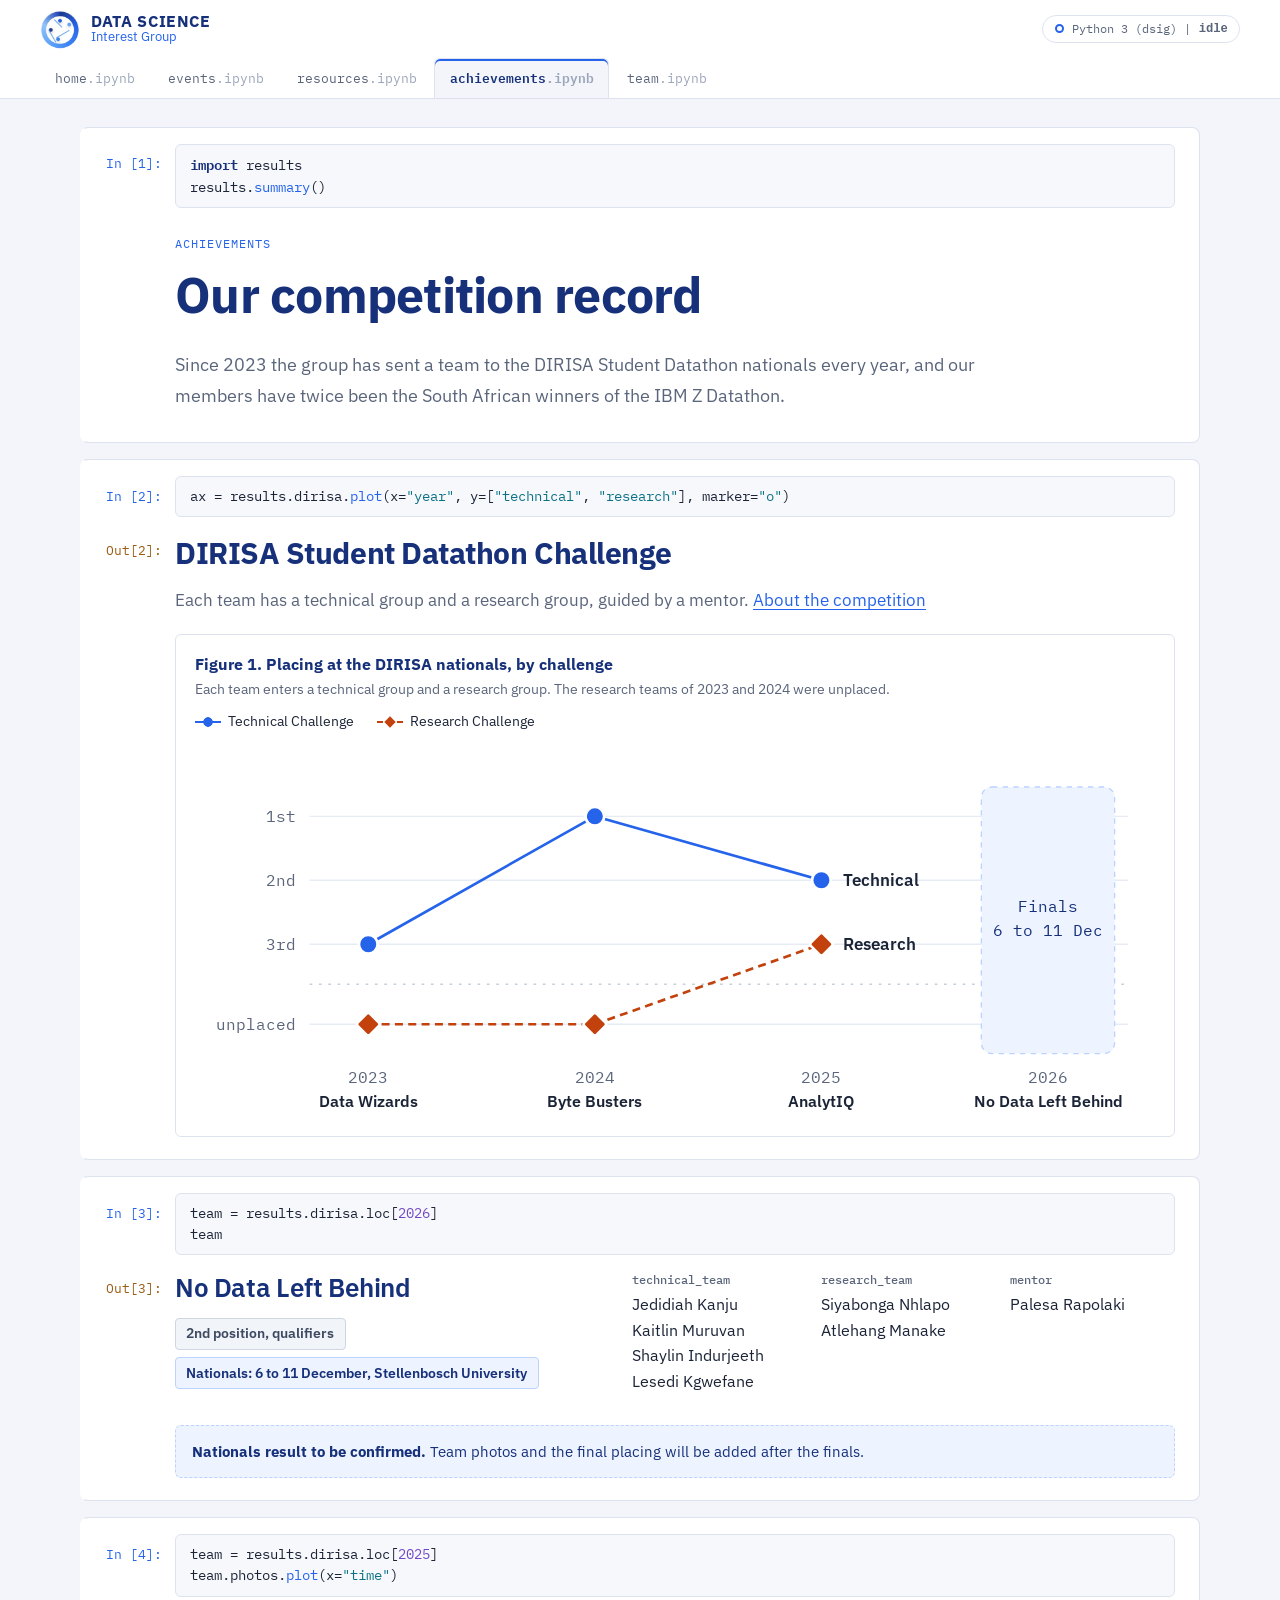
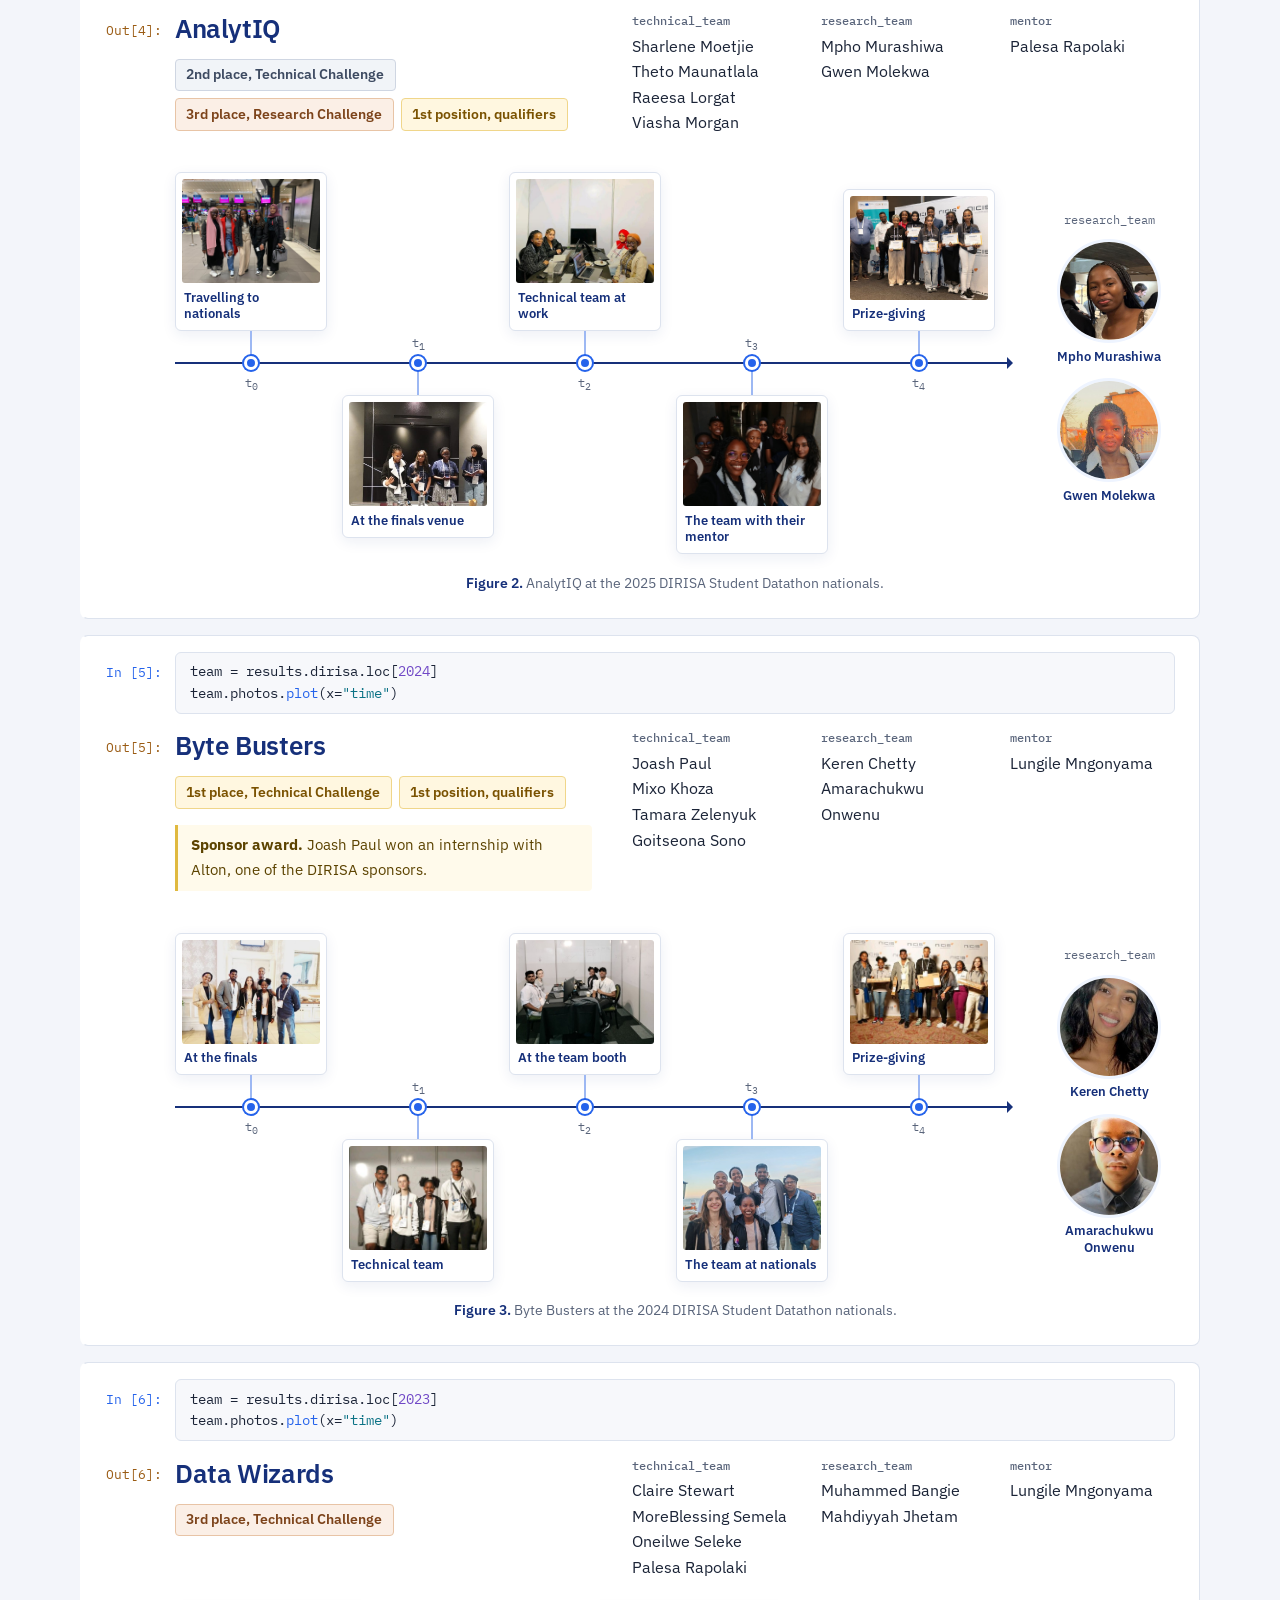
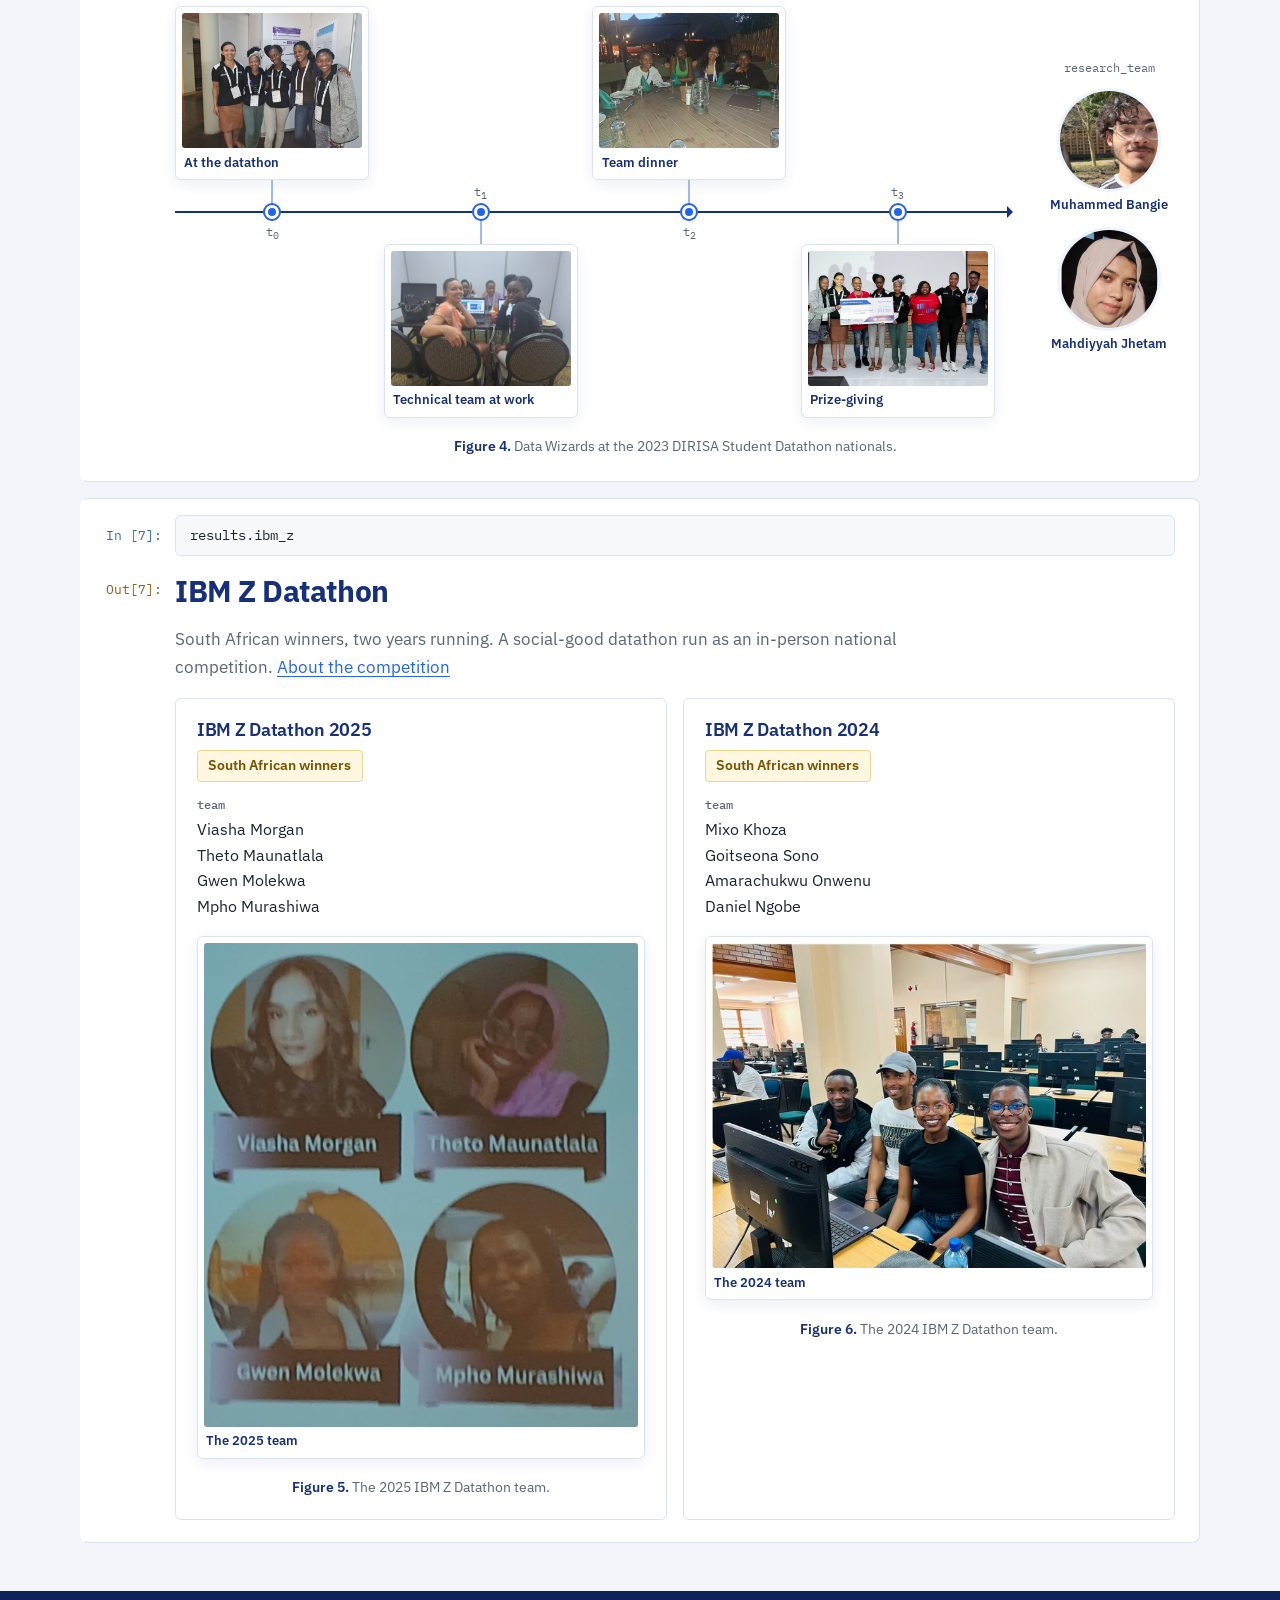
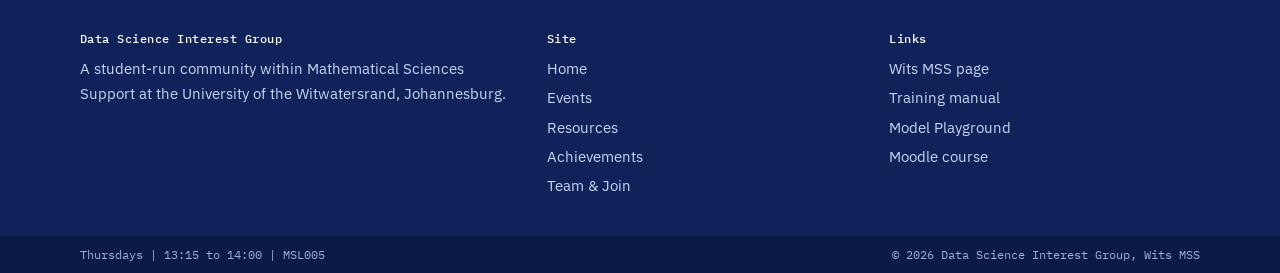
==== commit a4968af5: "Modified some files" ====
--- a/achievements.html
+++ b/achievements.html
@@ -86,10 +86,11 @@
     <div class="cell-out">
       <span class="prompt out-p" aria-hidden="true">Out[3]:</span>
       <div class="output">
-        <!-- PHOTOS: laid out like a matplotlib figure. Each photo is one <a class="ax"> line inside <div class="subplots">.
-             To add a photo, copy an <a class="ax"> line and change the two file names, the alt text and the title,
-             keeping the letters (a), (b), (c) in order. "cols-3" or "cols-4" sets how many photos sit in a row.
-             Clicking a photo opens it full size. -->
+        <!-- PHOTOS: each team's photos are points on a timeline, in the order they happened.
+             Every photo is one <a class="shot tp up"> or <a class="shot tp dn"> line ("up" sits above the line, "dn" below; alternate them).
+             To add a photo, copy a line, change the two file names, the alt text and the caption, renumber t0, t1, t2 ...
+             and update --n on the <div class="tline"> to the new number of photos. To reorder, move the lines.
+             Round portraits at the side are <a class="shot pp"> lines. Clicking any photo opens it full size. -->
         <div class="result-top">
           <div>
             <h3>No Data Left Behind</h3>
@@ -101,7 +102,7 @@
             <div><h4>mentor</h4><ul><li>Palesa Rapolaki</li></ul></div>
           </div>
         </div>
-        <!-- Replace this note with a <figure class="mpl"> block of photos (copy one from a team below) after the finals -->
+        <!-- Replace this note with a <figure class="tfig"> timeline (copy one from a team below) after the finals -->
         <p class="gallery-note"><strong>Nationals result to be confirmed.</strong> Team photos and the final placing will be added after the finals.</p>
       </div>
     </div>
@@ -110,8 +111,7 @@
     <div class="cell-in" aria-hidden="true">
       <span class="prompt in-p" data-n="4">In [4]:</span>
       <pre class="code"><code>team = results.dirisa.loc[<span class="tn">2025</span>]
-fig, axes = plt.<span class="tf">subplots</span>(<span class="tn">2</span>, <span class="tn">4</span>)
-team.<span class="tf">show_photos</span>(axes)</code></pre>
+team.photos.<span class="tf">plot</span>(x=<span class="ts">"time"</span>)</code></pre>
     </div>
     <div class="cell-out">
       <span class="prompt out-p" aria-hidden="true">Out[4]:</span>
@@ -127,15 +127,19 @@
             <div><h4>mentor</h4><ul><li>Palesa Rapolaki</li></ul></div>
           </div>
         </div>
-        <figure class="mpl">
-          <div class="subplots cols-4">
-            <a class="ax" href="assets/img/dirisa-2025-podium.jpg"><span class="ax-title">(a) Prize-giving</span><span class="ax-frame"><img src="assets/img/dirisa-2025-podium.jpg" alt="AnalytIQ team members holding certificates at the 2025 DIRISA prize-giving" loading="lazy"></span></a>
-            <a class="ax" href="assets/img/analytiq-team.jpg"><span class="ax-title">(b) Technical team at work</span><span class="ax-frame"><img src="assets/img/analytiq-team.jpg" alt="AnalytIQ technical team working at their table" loading="lazy"></span></a>
-            <a class="ax" href="assets/img/analytiq-2025-a.jpg"><span class="ax-title">(c) At the finals venue</span><span class="ax-frame"><img src="assets/img/analytiq-2025-a.jpg" alt="Four AnalytIQ members standing together at the venue" loading="lazy"></span></a>
-            <a class="ax" href="assets/img/analytiq-2025-b.jpg"><span class="ax-title">(d) The team with their mentor</span><span class="ax-frame"><img src="assets/img/analytiq-2025-b.jpg" alt="AnalytIQ team group selfie" loading="lazy"></span></a>
-            <a class="ax" href="assets/img/analytiq-2025-c.jpg"><span class="ax-title">(e) Travelling to nationals</span><span class="ax-frame"><img src="assets/img/analytiq-2025-c.jpg" alt="AnalytIQ team at the airport on the way to nationals" loading="lazy"></span></a>
-            <a class="ax" href="assets/img/portrait-2025-mpho.jpg"><span class="ax-title">(f) Mpho Murashiwa, research</span><span class="ax-frame"><img src="assets/img/portrait-2025-mpho.jpg" alt="Mpho Murashiwa" loading="lazy"></span></a>
-            <a class="ax" href="assets/img/portrait-2025-gwen.jpg"><span class="ax-title">(g) Gwen Molekwa, research</span><span class="ax-frame"><img src="assets/img/portrait-2025-gwen.jpg" alt="Gwen Molekwa" loading="lazy"></span></a>
+        <figure class="tfig" data-gallery>
+          <div class="timeline">
+            <div class="tline" style="--n:5">
+              <a class="shot tp up" href="assets/img/analytiq-2025-c.jpg"><span class="card"><img src="assets/img/analytiq-2025-c.jpg" alt="AnalytIQ team at the airport on the way to nationals" loading="lazy" style="object-position:50% 45%"><span class="cap">Travelling to nationals</span></span><span class="tick">t<sub>0</sub></span></a>
+              <a class="shot tp dn" href="assets/img/analytiq-2025-a.jpg"><span class="card"><img src="assets/img/analytiq-2025-a.jpg" alt="Four AnalytIQ members standing together at the venue" loading="lazy" style="object-position:50% 40%"><span class="cap">At the finals venue</span></span><span class="tick">t<sub>1</sub></span></a>
+              <a class="shot tp up" href="assets/img/analytiq-team.jpg"><span class="card"><img src="assets/img/analytiq-team.jpg" alt="AnalytIQ technical team working at their table" loading="lazy" style="object-position:50% 90%"><span class="cap">Technical team at work</span></span><span class="tick">t<sub>2</sub></span></a>
+              <a class="shot tp dn" href="assets/img/analytiq-2025-b.jpg"><span class="card"><img src="assets/img/analytiq-2025-b.jpg" alt="AnalytIQ team group selfie" loading="lazy" style="object-position:50% 35%"><span class="cap">The team with their mentor</span></span><span class="tick">t<sub>3</sub></span></a>
+              <a class="shot tp up" href="assets/img/dirisa-2025-podium.jpg"><span class="card"><img src="assets/img/dirisa-2025-podium.jpg" alt="AnalytIQ team members holding certificates at the 2025 DIRISA prize-giving" loading="lazy" style="object-position:50% 35%"><span class="cap">Prize-giving</span></span><span class="tick">t<sub>4</sub></span></a>
+            </div>
+            <div class="tside"><small>research_team</small>
+              <a class="shot pp" href="assets/img/portrait-2025-mpho.jpg"><img src="assets/img/portrait-2025-mpho.jpg" alt="Mpho Murashiwa" loading="lazy" style="object-position:50% 25%"><span class="cap">Mpho Murashiwa</span></a>
+              <a class="shot pp" href="assets/img/portrait-2025-gwen.jpg"><img src="assets/img/portrait-2025-gwen.jpg" alt="Gwen Molekwa" loading="lazy" style="object-position:50% 30%"><span class="cap">Gwen Molekwa</span></a>
+            </div>
           </div>
           <figcaption><b>Figure 2.</b> AnalytIQ at the 2025 DIRISA Student Datathon nationals.</figcaption>
         </figure>
@@ -146,8 +150,7 @@
     <div class="cell-in" aria-hidden="true">
       <span class="prompt in-p" data-n="5">In [5]:</span>
       <pre class="code"><code>team = results.dirisa.loc[<span class="tn">2024</span>]
-fig, axes = plt.<span class="tf">subplots</span>(<span class="tn">2</span>, <span class="tn">4</span>)
-team.<span class="tf">show_photos</span>(axes)</code></pre>
+team.photos.<span class="tf">plot</span>(x=<span class="ts">"time"</span>)</code></pre>
     </div>
     <div class="cell-out">
       <span class="prompt out-p" aria-hidden="true">Out[5]:</span>
@@ -164,15 +167,19 @@
             <div><h4>mentor</h4><ul><li>Lungile Mngonyama</li></ul></div>
           </div>
         </div>
-        <figure class="mpl">
-          <div class="subplots cols-4">
-            <a class="ax" href="assets/img/dirisa-2024-podium.jpg"><span class="ax-title">(a) Prize-giving</span><span class="ax-frame"><img src="assets/img/dirisa-2024-podium.jpg" alt="Byte Busters team with their prizes at the 2024 DIRISA prize-giving" loading="lazy"></span></a>
-            <a class="ax" href="assets/img/byte-busters-team.jpg"><span class="ax-title">(b) Technical team</span><span class="ax-frame"><img src="assets/img/byte-busters-team.jpg" alt="Byte Busters technical team" loading="lazy"></span></a>
-            <a class="ax" href="assets/img/byte-busters-booth.jpg"><span class="ax-title">(c) At the team booth</span><span class="ax-frame"><img src="assets/img/byte-busters-booth.jpg" alt="Byte Busters working at their booth during the datathon" loading="lazy"></span></a>
-            <a class="ax" href="assets/img/byte-busters-venue.jpg"><span class="ax-title">(d) At the finals</span><span class="ax-frame"><img src="assets/img/byte-busters-venue.jpg" alt="Byte Busters team standing together indoors at the finals" loading="lazy"></span></a>
-            <a class="ax" href="assets/img/byte-busters-outdoors.jpg"><span class="ax-title">(e) The team at nationals</span><span class="ax-frame"><img src="assets/img/byte-busters-outdoors.jpg" alt="Byte Busters team outdoors at sunset" loading="lazy"></span></a>
-            <a class="ax" href="assets/img/portrait-2024-research-a.jpg"><span class="ax-title">(f) Keren Chetty, research</span><span class="ax-frame"><img src="assets/img/portrait-2024-research-a.jpg" alt="Keren Chetty" loading="lazy"></span></a>
-            <a class="ax" href="assets/img/portrait-2024-research-b.jpg"><span class="ax-title">(g) Amarachukwu Onwenu, research</span><span class="ax-frame"><img src="assets/img/portrait-2024-research-b.jpg" alt="Amarachukwu Onwenu" loading="lazy"></span></a>
+        <figure class="tfig" data-gallery>
+          <div class="timeline">
+            <div class="tline" style="--n:5">
+              <a class="shot tp up" href="assets/img/byte-busters-venue.jpg"><span class="card"><img src="assets/img/byte-busters-venue.jpg" alt="Byte Busters team standing together indoors at the finals" loading="lazy" style="object-position:50% 40%"><span class="cap">At the finals</span></span><span class="tick">t<sub>0</sub></span></a>
+              <a class="shot tp dn" href="assets/img/byte-busters-team.jpg"><span class="card"><img src="assets/img/byte-busters-team.jpg" alt="Byte Busters technical team" loading="lazy" style="object-position:50% 15%"><span class="cap">Technical team</span></span><span class="tick">t<sub>1</sub></span></a>
+              <a class="shot tp up" href="assets/img/byte-busters-booth.jpg"><span class="card"><img src="assets/img/byte-busters-booth.jpg" alt="Byte Busters working at their booth during the datathon" loading="lazy" style="object-position:50% 72%"><span class="cap">At the team booth</span></span><span class="tick">t<sub>2</sub></span></a>
+              <a class="shot tp dn" href="assets/img/byte-busters-outdoors.jpg"><span class="card"><img src="assets/img/byte-busters-outdoors.jpg" alt="Byte Busters team outdoors at sunset" loading="lazy" style="object-position:50% 40%"><span class="cap">The team at nationals</span></span><span class="tick">t<sub>3</sub></span></a>
+              <a class="shot tp up" href="assets/img/dirisa-2024-podium.jpg"><span class="card"><img src="assets/img/dirisa-2024-podium.jpg" alt="Byte Busters team with their prizes at the 2024 DIRISA prize-giving" loading="lazy" style="object-position:50% 35%"><span class="cap">Prize-giving</span></span><span class="tick">t<sub>4</sub></span></a>
+            </div>
+            <div class="tside"><small>research_team</small>
+              <a class="shot pp" href="assets/img/portrait-2024-research-a.jpg"><img src="assets/img/portrait-2024-research-a.jpg" alt="Keren Chetty" loading="lazy" style="object-position:50% 30%"><span class="cap">Keren Chetty</span></a>
+              <a class="shot pp" href="assets/img/portrait-2024-research-b.jpg"><img src="assets/img/portrait-2024-research-b.jpg" alt="Amarachukwu Onwenu" loading="lazy" style="object-position:50% 25%"><span class="cap">Amarachukwu Onwenu</span></a>
+            </div>
           </div>
           <figcaption><b>Figure 3.</b> Byte Busters at the 2024 DIRISA Student Datathon nationals.</figcaption>
         </figure>
@@ -183,8 +190,7 @@
     <div class="cell-in" aria-hidden="true">
       <span class="prompt in-p" data-n="6">In [6]:</span>
       <pre class="code"><code>team = results.dirisa.loc[<span class="tn">2023</span>]
-fig, axes = plt.<span class="tf">subplots</span>(<span class="tn">2</span>, <span class="tn">3</span>)
-team.<span class="tf">show_photos</span>(axes)</code></pre>
+team.photos.<span class="tf">plot</span>(x=<span class="ts">"time"</span>)</code></pre>
     </div>
     <div class="cell-out">
       <span class="prompt out-p" aria-hidden="true">Out[6]:</span>
@@ -200,14 +206,18 @@
             <div><h4>mentor</h4><ul><li>Lungile Mngonyama</li></ul></div>
           </div>
         </div>
-        <figure class="mpl">
-          <div class="subplots cols-3">
-            <a class="ax" href="assets/img/dirisa-2023-podium.jpg"><span class="ax-title">(a) Prize-giving</span><span class="ax-frame"><img src="assets/img/dirisa-2023-podium.jpg" alt="Data Wizards team receiving their award at the 2023 DIRISA prize-giving" loading="lazy"></span></a>
-            <a class="ax" href="assets/img/data-wizards-venue.jpg"><span class="ax-title">(b) At the datathon</span><span class="ax-frame"><img src="assets/img/data-wizards-venue.jpg" alt="Data Wizards team members standing together in front of research posters" loading="lazy"></span></a>
-            <a class="ax" href="assets/img/data-wizards-team.jpg"><span class="ax-title">(c) Technical team at work</span><span class="ax-frame"><img src="assets/img/data-wizards-team.jpg" alt="Data Wizards technical team working together" loading="lazy"></span></a>
-            <a class="ax" href="assets/img/data-wizards-dinner.jpg"><span class="ax-title">(d) Team dinner</span><span class="ax-frame"><img src="assets/img/data-wizards-dinner.jpg" alt="Data Wizards team members at dinner" loading="lazy"></span></a>
-            <a class="ax" href="assets/img/portrait-2023-research-a.jpg"><span class="ax-title">(e) Muhammed Bangie, research</span><span class="ax-frame"><img src="assets/img/portrait-2023-research-a.jpg" alt="Muhammed Bangie" loading="lazy"></span></a>
-            <a class="ax" href="assets/img/portrait-2023-research-b.jpg"><span class="ax-title">(f) Mahdiyyah Jhetam, research</span><span class="ax-frame"><img src="assets/img/portrait-2023-research-b.jpg" alt="Mahdiyyah Jhetam" loading="lazy"></span></a>
+        <figure class="tfig" data-gallery>
+          <div class="timeline">
+            <div class="tline" style="--n:4">
+              <a class="shot tp up" href="assets/img/data-wizards-venue.jpg"><span class="card"><img src="assets/img/data-wizards-venue.jpg" alt="Data Wizards team members standing together in front of research posters" loading="lazy" style="object-position:50% 30%"><span class="cap">At the datathon</span></span><span class="tick">t<sub>0</sub></span></a>
+              <a class="shot tp dn" href="assets/img/data-wizards-team.jpg"><span class="card"><img src="assets/img/data-wizards-team.jpg" alt="Data Wizards technical team working together" loading="lazy" style="object-position:50% 45%"><span class="cap">Technical team at work</span></span><span class="tick">t<sub>1</sub></span></a>
+              <a class="shot tp up" href="assets/img/data-wizards-dinner.jpg"><span class="card"><img src="assets/img/data-wizards-dinner.jpg" alt="Data Wizards team members at dinner" loading="lazy" style="object-position:50% 30%"><span class="cap">Team dinner</span></span><span class="tick">t<sub>2</sub></span></a>
+              <a class="shot tp dn" href="assets/img/dirisa-2023-podium.jpg"><span class="card"><img src="assets/img/dirisa-2023-podium.jpg" alt="Data Wizards team receiving their award at the 2023 DIRISA prize-giving" loading="lazy" style="object-position:50% 35%"><span class="cap">Prize-giving</span></span><span class="tick">t<sub>3</sub></span></a>
+            </div>
+            <div class="tside"><small>research_team</small>
+              <a class="shot pp" href="assets/img/portrait-2023-research-a.jpg"><img src="assets/img/portrait-2023-research-a.jpg" alt="Muhammed Bangie" loading="lazy" style="object-position:50% 30%"><span class="cap">Muhammed Bangie</span></a>
+              <a class="shot pp" href="assets/img/portrait-2023-research-b.jpg"><img src="assets/img/portrait-2023-research-b.jpg" alt="Mahdiyyah Jhetam" loading="lazy" style="object-position:50% 35%"><span class="cap">Mahdiyyah Jhetam</span></a>
+            </div>
           </div>
           <figcaption><b>Figure 4.</b> Data Wizards at the 2023 DIRISA Student Datathon nationals.</figcaption>
         </figure>
@@ -229,16 +239,18 @@
             <h3>IBM Z Datathon 2025</h3>
             <ul class="badges"><li class="first">South African winners</li></ul>
             <div class="roster one"><div><h4>team</h4><ul><li>Viasha Morgan</li><li>Theto Maunatlala</li><li>Gwen Molekwa</li><li>Mpho Murashiwa</li></ul></div></div>
+            <figure class="tfig single natural" data-gallery>
+              <a class="shot card" href="assets/img/ibmz-2025.jpg"><img src="assets/img/ibmz-2025.jpg" alt="Portraits of the 2025 IBM Z Datathon team: Viasha Morgan, Theto Maunatlala, Gwen Molekwa and Mpho Murashiwa" loading="lazy" style="object-position:50% 50%"><span class="cap">The 2025 team</span></a>
+              <figcaption><b>Figure 5.</b> The 2025 IBM Z Datathon team.</figcaption>
+            </figure>
           </div>
           <div class="card">
             <h3>IBM Z Datathon 2024</h3>
             <ul class="badges"><li class="first">South African winners</li></ul>
             <div class="roster one"><div><h4>team</h4><ul><li>Mixo Khoza</li><li>Goitseona Sono</li><li>Amarachukwu Onwenu</li><li>Daniel Ngobe</li></ul></div></div>
-            <figure class="mpl">
-              <div class="subplots cols-1">
-                <a class="ax" href="assets/img/ibmz-2024.jpg"><span class="ax-title">The 2024 team</span><span class="ax-frame"><img src="assets/img/ibmz-2024.jpg" alt="The 2024 IBM Z Datathon team in a computer lab" loading="lazy"></span></a>
-              </div>
-              <figcaption><b>Figure 5.</b> The 2024 IBM Z Datathon team.</figcaption>
+            <figure class="tfig single" data-gallery>
+              <a class="shot card" href="assets/img/ibmz-2024.jpg"><img src="assets/img/ibmz-2024.jpg" alt="The 2024 IBM Z Datathon team in a computer lab" loading="lazy" style="object-position:50% 40%"><span class="cap">The 2024 team</span></a>
+              <figcaption><b>Figure 6.</b> The 2024 IBM Z Datathon team.</figcaption>
             </figure>
           </div>
         </div>
--- a/css/style.css
+++ b/css/style.css
@@ -279,26 +279,59 @@
 .award strong { color: #5c4300; }
 
 
-/* ---------- Photos as a matplotlib-style figure ---------- */
-.mpl { margin: 1.5rem 0 0; border: 1px solid var(--line); border-radius: 6px; background: #fff; padding: 1.1rem 1.2rem .9rem 1.5rem; }
-.mpl figcaption { font-size: .88rem; color: var(--muted); text-align: center; margin-top: 1rem; }
-.mpl figcaption b { color: var(--navy); font-weight: 600; }
-.subplots { display: grid; gap: 1.3rem 1.6rem; }
-.subplots.cols-1 { grid-template-columns: minmax(0, 520px); justify-content: center; }
-.subplots.cols-3 { grid-template-columns: repeat(3, 1fr); }
-.subplots.cols-4 { grid-template-columns: repeat(4, 1fr); }
-@media (max-width: 900px) { .subplots.cols-3, .subplots.cols-4 { grid-template-columns: 1fr 1fr; } }
-.ax { display: block; text-decoration: none; color: var(--ink); cursor: zoom-in; }
-.ax-title { display: block; text-align: center; font-family: var(--mono); font-size: .74rem; line-height: 1.35; margin-bottom: .4rem; min-height: 2.7em; display: flex; align-items: flex-end; justify-content: center; }
-.subplots.cols-1 .ax-title { min-height: 0; }
-/* the axes: a framed plot area with tick marks down the left and along the bottom */
-.ax-frame { position: relative; display: block; aspect-ratio: 4 / 3; border: 1px solid #5a657b; background: var(--code-bg); }
-.ax-frame::before, .ax-frame::after { content: ""; position: absolute; pointer-events: none; }
-.ax-frame::before { left: -6px; top: 0; bottom: 0; width: 5px; background: repeating-linear-gradient(to bottom, #5a657b 0 1px, transparent 1px 20%); background-position: 0 10%; }
-.ax-frame::after { bottom: -6px; left: 0; right: 0; height: 5px; background: repeating-linear-gradient(to right, #5a657b 0 1px, transparent 1px 20%); background-position: 10% 0; }
-.ax-frame img { width: 100%; height: 100%; object-fit: contain; transition: opacity .2s; }
-.ax:hover .ax-frame, .ax:focus-visible .ax-frame { border-color: var(--blue); box-shadow: 0 0 0 2px rgba(37, 99, 235, .2); }
-.ax:hover .ax-title { color: var(--blue); }
-.ax:focus-visible { outline: none; }
-.card .mpl { border: 0; padding: .5rem 0 0 .5rem; margin-top: .5rem; }
-@media (max-width: 900px) { .ax-title { min-height: 4.1em; } }
+/* ---------- Photos as a timeline plot ---------- */
+.tfig { margin: 1.6rem 0 0; }
+.tfig figcaption { font-size: .88rem; color: var(--muted); text-align: center; margin-top: 1.1rem; }
+.tfig figcaption b { color: var(--navy); font-weight: 600; }
+.timeline { display: grid; grid-template-columns: minmax(0, 1fr) 132px; gap: 2rem; align-items: center; }
+/* three rows: photos above the axis, the axis itself, photos below it */
+.tline { position: relative; display: grid; grid-template-columns: repeat(var(--n), minmax(0, 1fr)); grid-template-rows: auto 64px auto; column-gap: .9rem; padding-right: 16px; }
+.tline::before { content: ""; position: absolute; left: 0; right: 0; top: 0; bottom: 0; margin: auto 0; height: 2px; background: var(--navy); }
+.tline::after { content: ""; position: absolute; right: -8px; top: 0; bottom: 0; margin: auto 0; width: 0; height: 0; border: 6px solid transparent; border-left-color: var(--navy); }
+.tp { grid-row: 1 / 4; display: grid; grid-template-rows: subgrid; text-decoration: none; color: inherit; cursor: zoom-in; position: relative; }
+.tp .card { grid-row: 1; align-self: end; }
+.tp.dn .card { grid-row: 3; align-self: start; }
+.card:has(> img) { padding: 6px; border-radius: 6px; box-shadow: 0 4px 14px rgba(22, 48, 122, .08); display: block; transition: border-color .15s, box-shadow .15s, transform .15s; }
+.card > img { width: 100%; aspect-ratio: 4 / 3; object-fit: cover; border-radius: 3px; }
+.card .cap { display: block; font-size: .8rem; font-weight: 600; color: var(--navy); line-height: 1.3; margin: .4rem .15rem .1rem; }
+.tp:hover .card, .tp:focus-visible .card, a.card.shot:hover { border-color: var(--blue); box-shadow: 0 6px 18px rgba(37, 99, 235, .18); }
+.tp.up:hover .card { transform: translateY(-2px); }
+.tp.dn:hover .card { transform: translateY(2px); }
+.tp:focus-visible { outline: none; }
+/* the point on the axis, its stem to the photo, and its t label on the other side */
+.tick { grid-row: 2; position: relative; font-family: var(--mono); font-size: .76rem; color: var(--muted); text-align: center; align-self: stretch; }
+.tick::before { content: ""; position: absolute; left: 50%; top: 50%; width: 14px; height: 14px; margin: -7px 0 0 -7px; border-radius: 50%; background: var(--blue); border: 3px solid #fff; box-shadow: 0 0 0 2px var(--blue); z-index: 1; box-sizing: border-box; }
+.tick::after { content: ""; position: absolute; left: 50%; width: 2px; margin-left: -1px; background: #9db8f3; top: 0; height: 50%; }
+.tp.dn .tick::after { top: 50%; }
+.tp.up .tick { padding-top: 42px; }
+.tp.dn .tick { padding-top: 2px; }
+.tp:hover .tick::before { background: var(--navy); box-shadow: 0 0 0 2px var(--navy); }
+/* portraits beside the plot */
+.tside { text-align: center; }
+.tside small { display: block; font-family: var(--mono); font-size: .76rem; color: var(--muted); margin-bottom: .6rem; }
+.pp { display: block; text-decoration: none; cursor: zoom-in; margin-bottom: .8rem; }
+.pp img { width: 104px; height: 104px; margin: 0 auto; border-radius: 50%; object-fit: cover; border: 3px solid var(--tint); transition: border-color .15s; }
+.pp:hover img, .pp:focus-visible img { border-color: var(--blue); }
+.pp .cap { display: block; font-size: .8rem; font-weight: 600; color: var(--navy); line-height: 1.3; margin-top: .35rem; }
+/* a single photo */
+.tfig.single { max-width: 520px; }
+.tfig.single a.card { text-decoration: none; cursor: zoom-in; background: #fff; border: 1px solid var(--line); }
+.card .tfig.single { margin-top: .6rem; }
+
+/* narrow screens: the axis turns vertical and photos stack beside it */
+@media (max-width: 900px) {
+  .timeline { grid-template-columns: 1fr; gap: 1.5rem; }
+  .tline { display: block; padding: 0 0 0 30px; }
+  .tline::before { left: 8px; right: auto; width: 2px; height: auto; margin: 0; }
+  .tline::after { display: none; }
+  .tp { display: block; margin-bottom: 1.1rem; max-width: 420px; }
+  .tp:hover .card { transform: none; }
+  .tick { position: absolute; left: -30px; top: 14px; width: 18px; height: 18px; padding: 0 !important; font-size: 0; }
+  .tick sub { font-size: 0; }
+  .tick::before { left: 9px; top: 9px; }
+  .tick::after { display: none; }
+  .tside { display: flex; flex-wrap: wrap; gap: 1rem; justify-content: flex-start; padding-left: 30px; }
+  .tside small { width: 100%; text-align: left; margin: 0; }
+  .pp { margin: 0; width: 110px; }
+}
+.tfig.single.natural a.card > img { aspect-ratio: auto; }
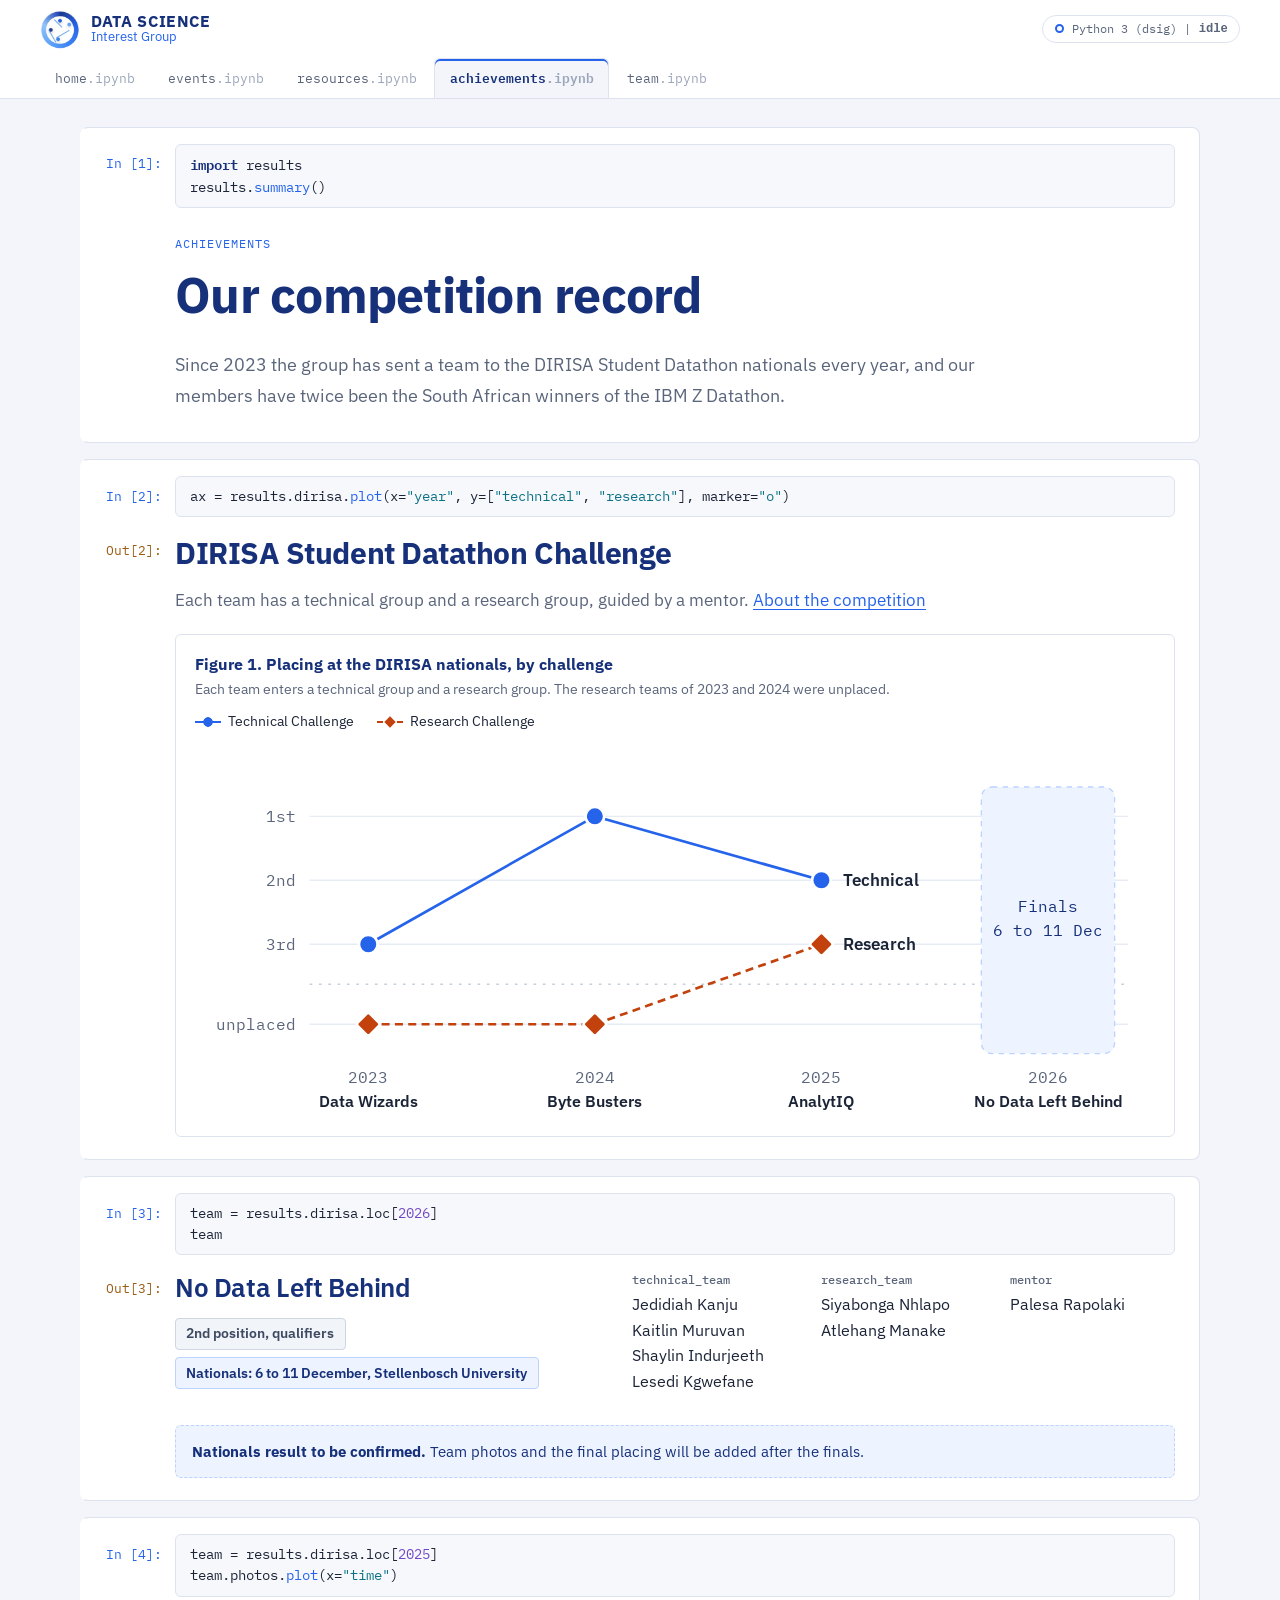
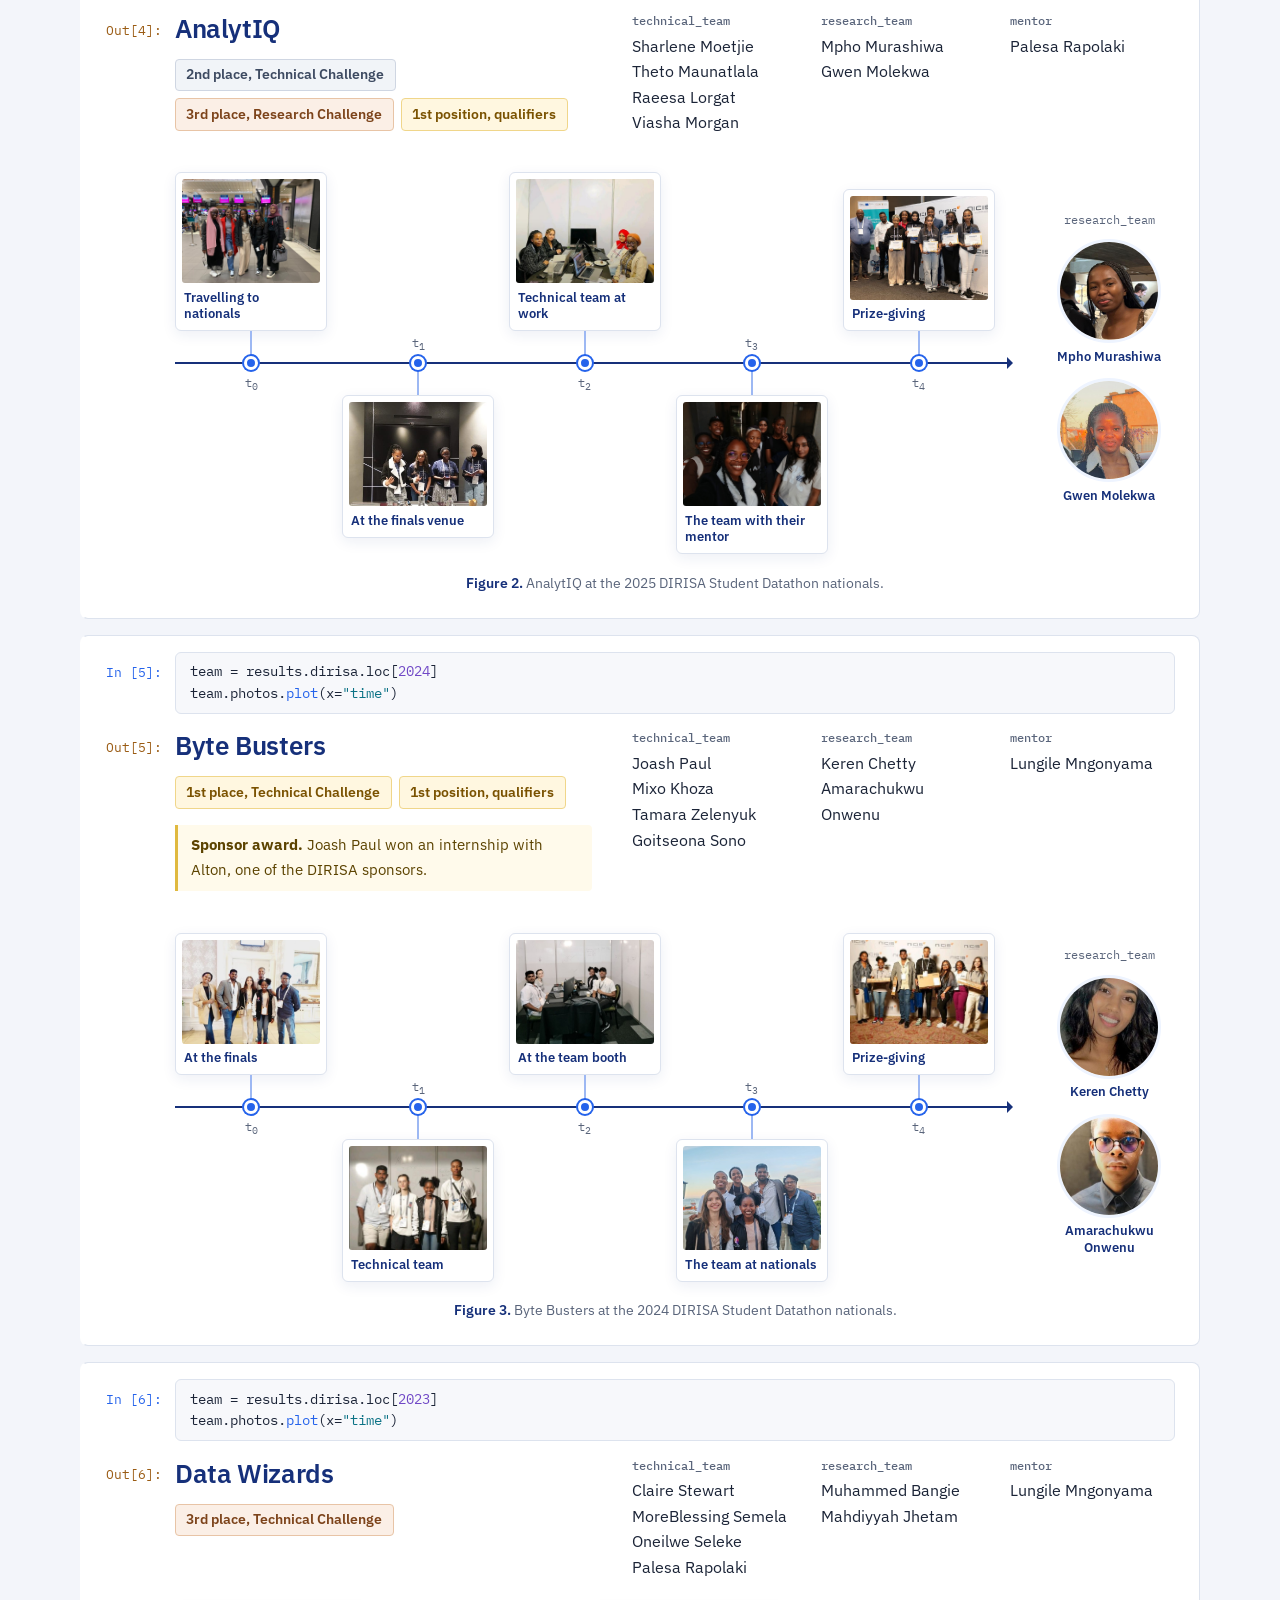
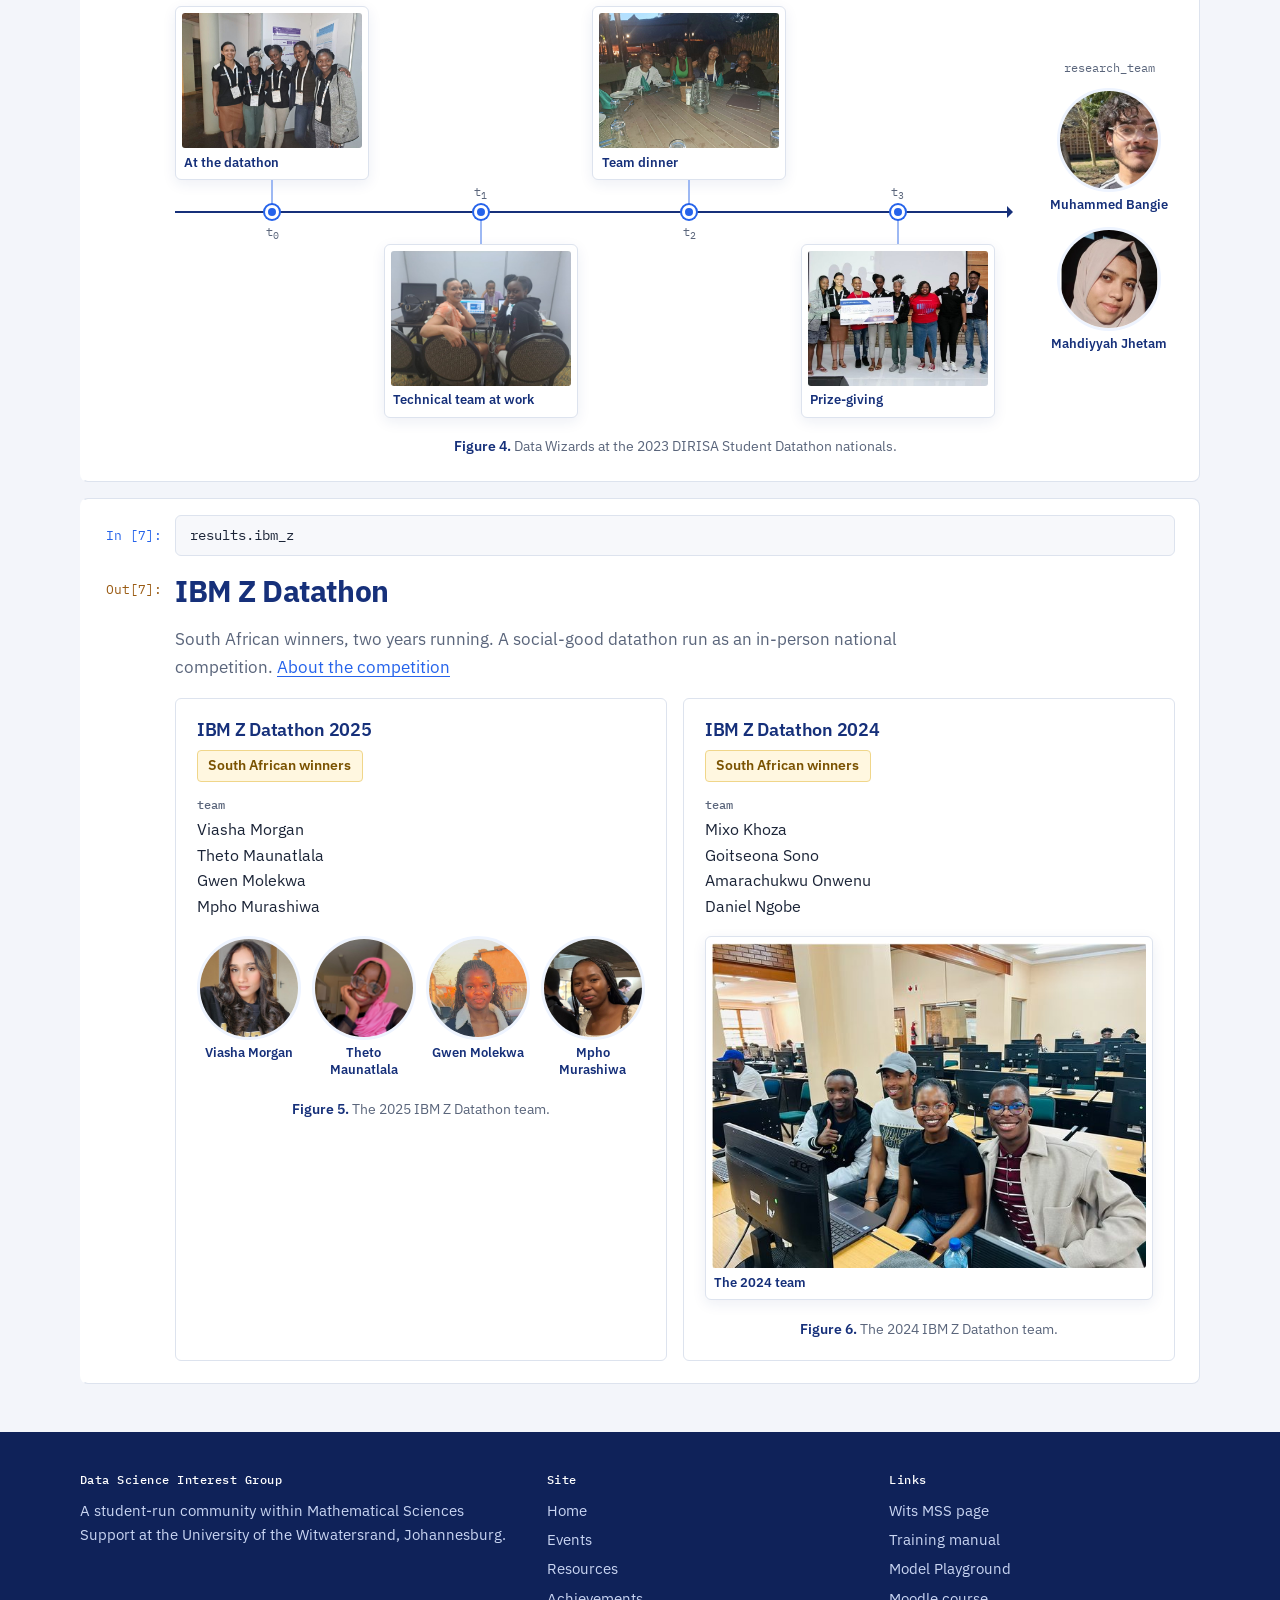
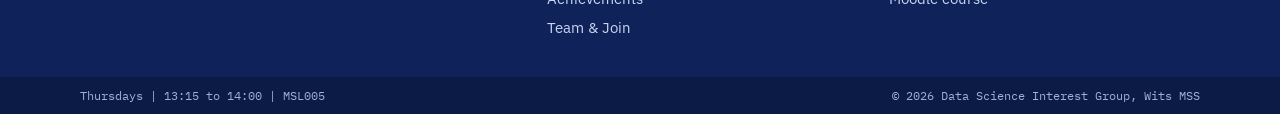
==== commit 7348abce: "Modified some files" ====
--- a/achievements.html
+++ b/achievements.html
@@ -239,8 +239,13 @@
             <h3>IBM Z Datathon 2025</h3>
             <ul class="badges"><li class="first">South African winners</li></ul>
             <div class="roster one"><div><h4>team</h4><ul><li>Viasha Morgan</li><li>Theto Maunatlala</li><li>Gwen Molekwa</li><li>Mpho Murashiwa</li></ul></div></div>
-            <figure class="tfig single natural" data-gallery>
-              <a class="shot card" href="assets/img/ibmz-2025.jpg"><img src="assets/img/ibmz-2025.jpg" alt="Portraits of the 2025 IBM Z Datathon team: Viasha Morgan, Theto Maunatlala, Gwen Molekwa and Mpho Murashiwa" loading="lazy" style="object-position:50% 50%"><span class="cap">The 2025 team</span></a>
+            <figure class="tfig" data-gallery>
+              <div class="prow">
+                <a class="shot pp" href="assets/img/portrait-2025-viasha.jpg"><img src="assets/img/portrait-2025-viasha.jpg" alt="Viasha Morgan" loading="lazy" style="object-position:45% 30%"><span class="cap">Viasha Morgan</span></a>
+                <a class="shot pp" href="assets/img/portrait-2025-theto.jpg"><img src="assets/img/portrait-2025-theto.jpg" alt="Theto Maunatlala" loading="lazy" style="object-position:55% 42%"><span class="cap">Theto Maunatlala</span></a>
+                <a class="shot pp" href="assets/img/portrait-2025-gwen.jpg"><img src="assets/img/portrait-2025-gwen.jpg" alt="Gwen Molekwa" loading="lazy" style="object-position:50% 30%"><span class="cap">Gwen Molekwa</span></a>
+                <a class="shot pp" href="assets/img/portrait-2025-mpho.jpg"><img src="assets/img/portrait-2025-mpho.jpg" alt="Mpho Murashiwa" loading="lazy" style="object-position:50% 25%"><span class="cap">Mpho Murashiwa</span></a>
+              </div>
               <figcaption><b>Figure 5.</b> The 2025 IBM Z Datathon team.</figcaption>
             </figure>
           </div>
--- a/css/style.css
+++ b/css/style.css
@@ -335,3 +335,7 @@
   .pp { margin: 0; width: 110px; }
 }
 .tfig.single.natural a.card > img { aspect-ratio: auto; }
+/* a row of round portraits */
+.prow { display: grid; grid-template-columns: repeat(auto-fit, minmax(96px, 1fr)); gap: 1rem .6rem; }
+.prow .pp { margin: 0; text-align: center; }
+.card .tfig { margin-top: .8rem; }
